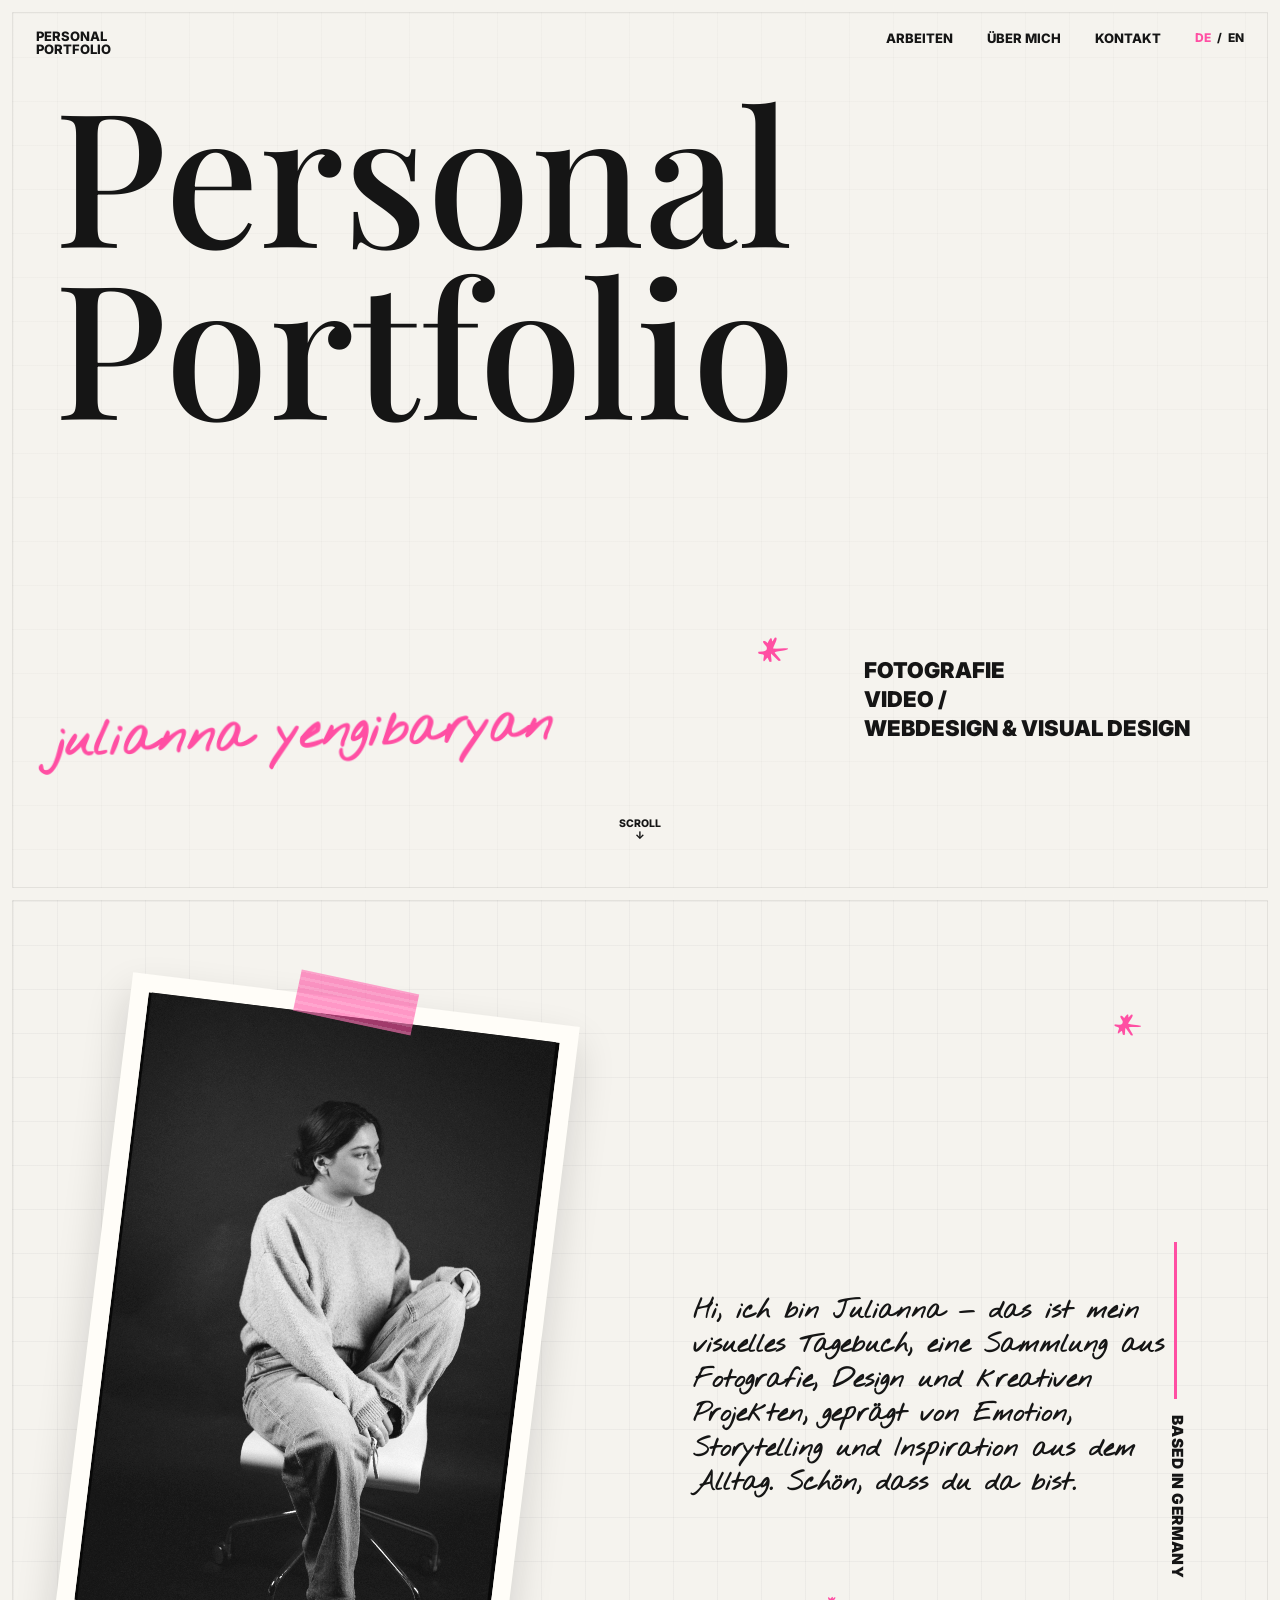
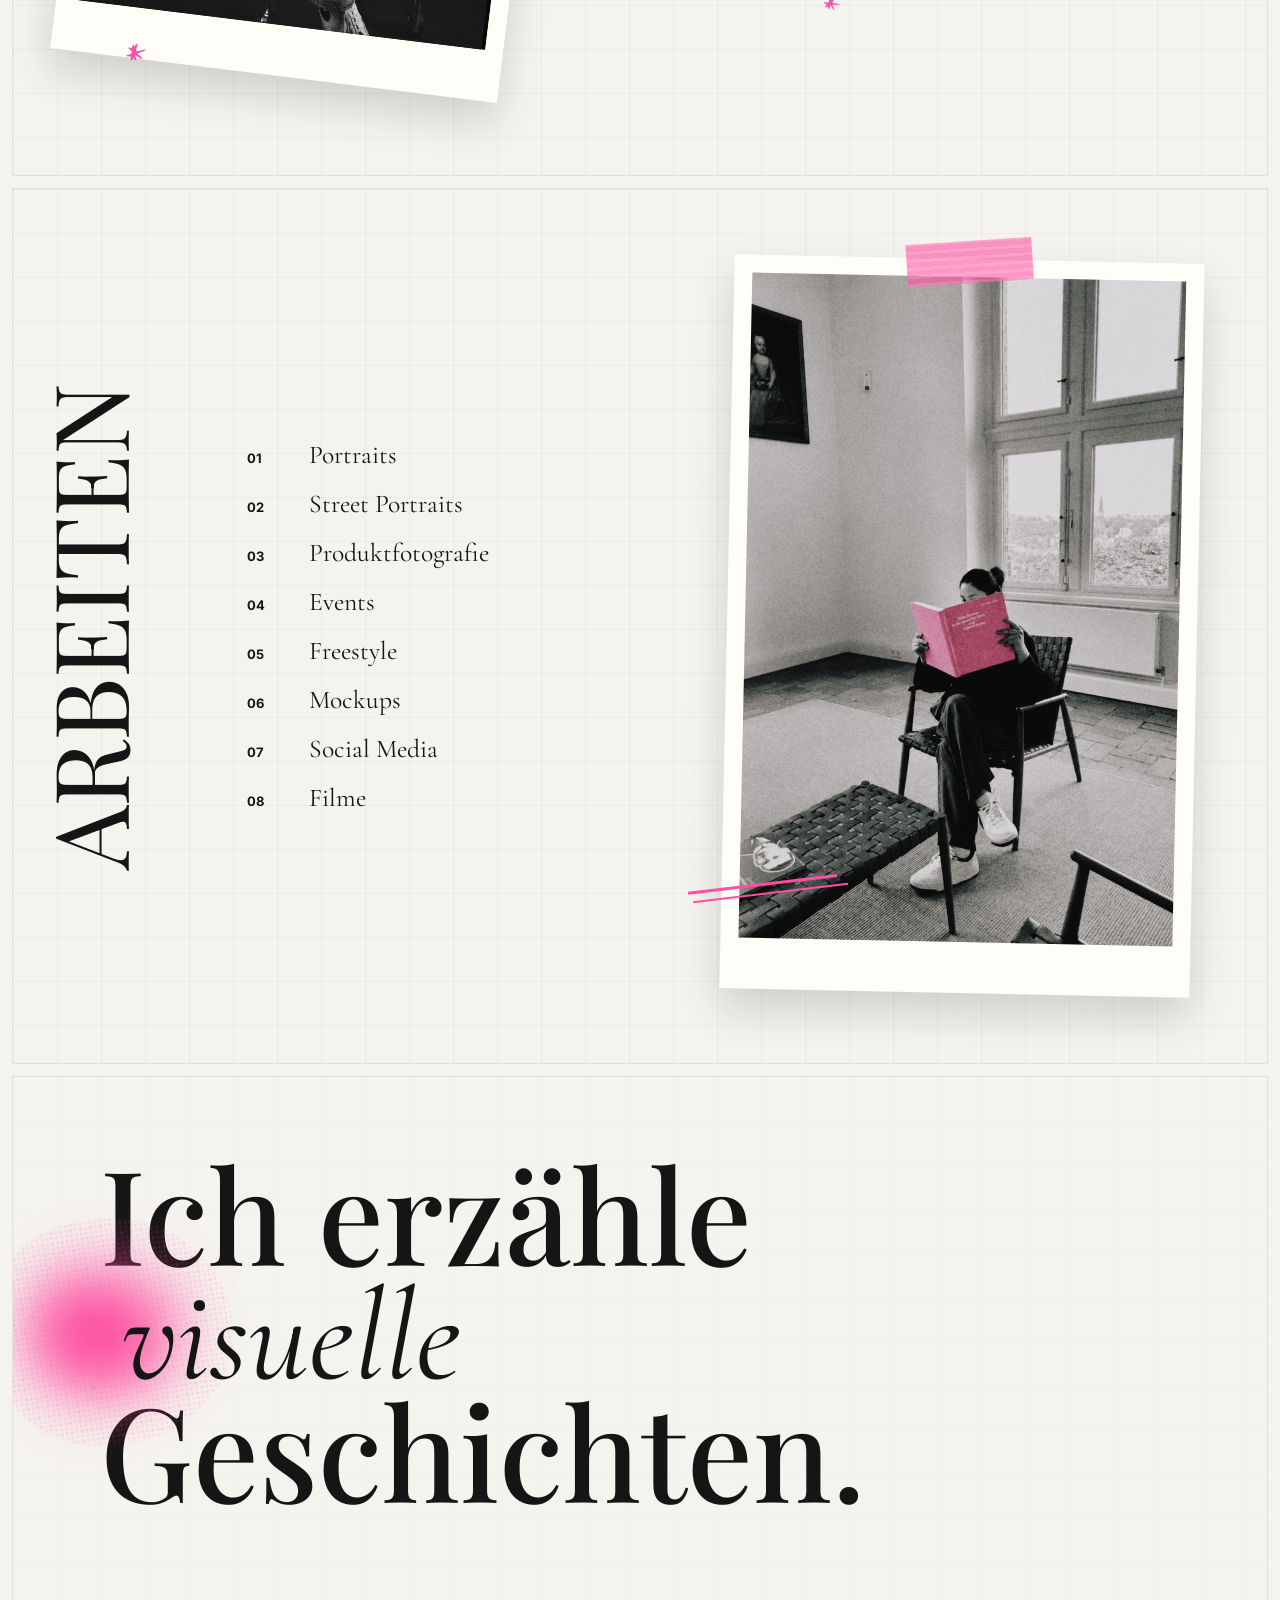
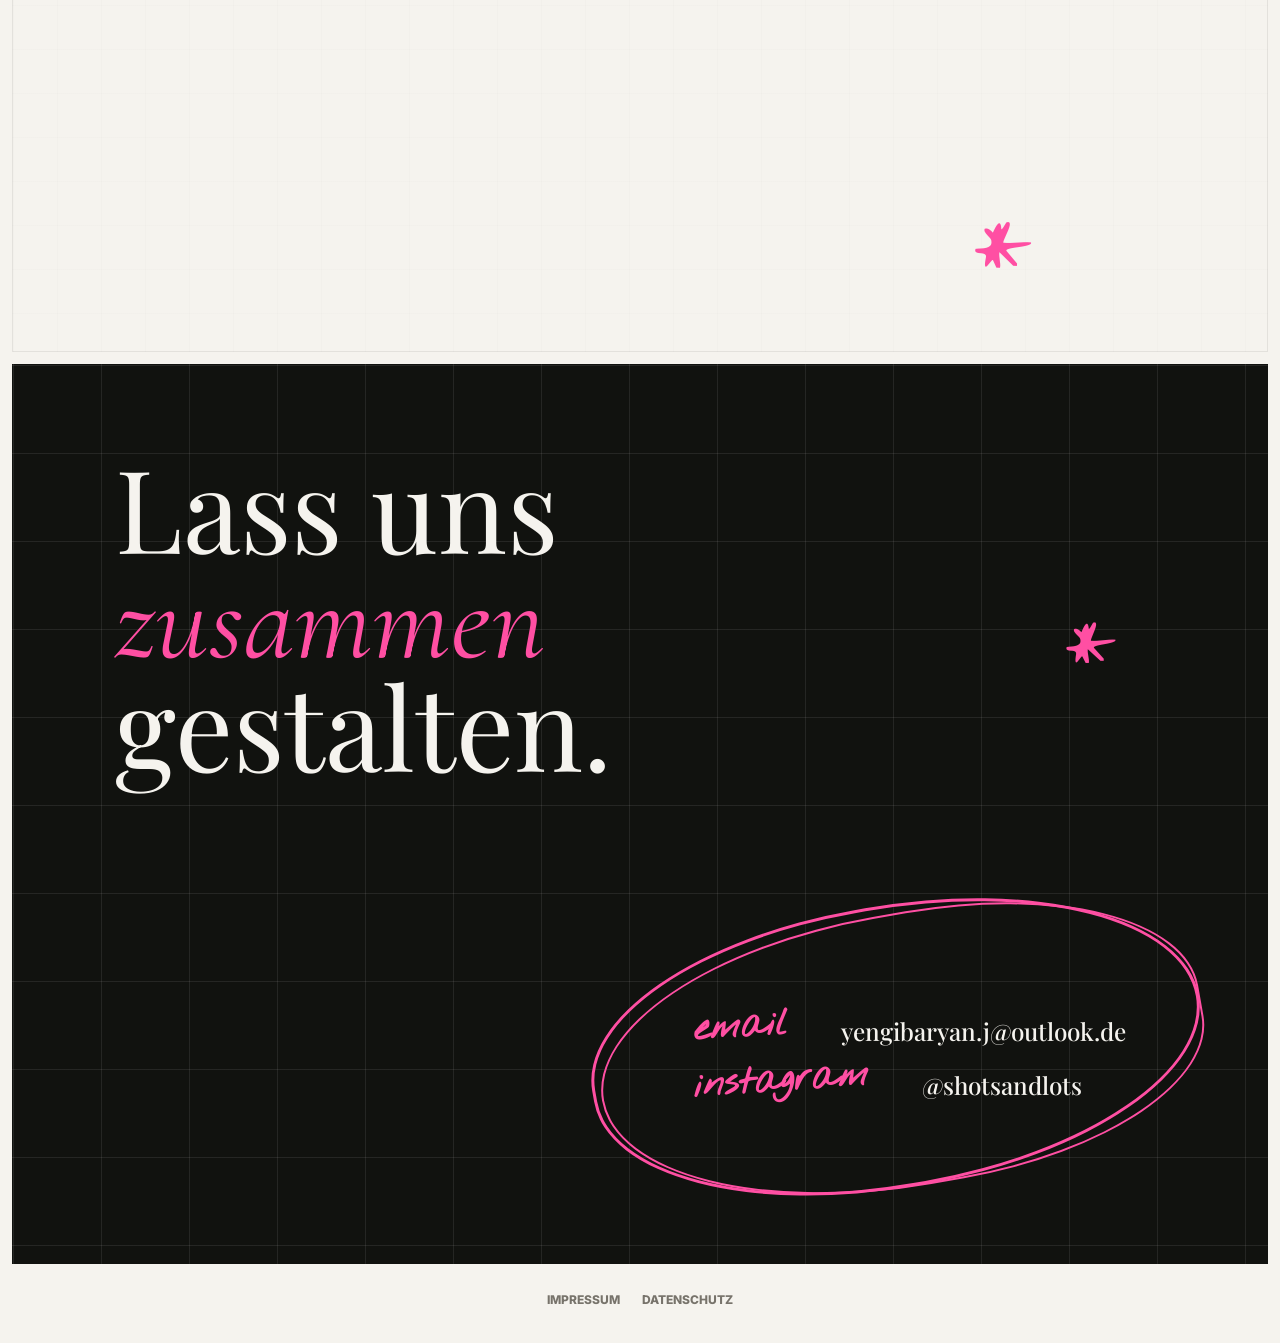
==== index.html @ 4562bd7f "update Fotos" ====
<!doctype html>
<html lang="de">
  <head>
    <meta charset="utf-8">
    <meta name="viewport" content="width=device-width, initial-scale=1">
    <title>Julianna Yengibaryan | Portfolio</title>
    <meta
      name="description"
      content="Creative Portfolio for Photography, Film, Web & Visual Design"
    >
    <link rel="stylesheet" href="styles.css?v=20260622c">
  </head>
  <body>
    <div class="grain" aria-hidden="true"></div>
    <header class="site-header">
      <a class="brand" href="index.html" aria-label="Zur Startseite">
        <span>Start</span>
      </a>
      <nav class="main-nav" aria-label="Hauptnavigation">
        <a href="#index" data-i18n="nav.index">Index</a>
        <a href="#about" data-i18n="nav.about">Über mich</a>
        <a href="#kontakt" data-i18n="nav.contact">Kontakt</a>
      </nav>
    </header>

    <main id="top" class="editorial-home">
      <section class="board board-hero" aria-labelledby="hero-title">
        <a class="home-start-logo" href="#top">Personal<br>Portfolio</a>
        <nav class="board-nav" aria-label="Sections">
          <a href="#index" data-i18n="nav.works">Arbeiten</a>
          <a href="#about" data-i18n="nav.about">Über mich</a>
          <a href="#kontakt" data-i18n="nav.contact">Kontakt</a>
          <span class="language-toggle" aria-label="Sprache wechseln">
            <button type="button" data-lang="de">DE</button>
            <span>/</span>
            <button type="button" data-lang="en">EN</button>
          </span>
        </nav>
        <button class="mobile-menu-toggle home-mobile-menu-toggle" type="button" aria-label="Menu" aria-expanded="false">
          <span></span>
          <span></span>
          <span></span>
        </button>
        <h1 id="hero-title">Personal<br>Portfolio</h1>
        <p class="hand-name" id="flying-name">julianna yengibaryan</p>
        <p class="hero-fields" data-i18n-html="hero.fields">Fotografie<br>Video /<br>Webdesign &amp; Visual Design</p>
        <span class="pink-star pink-star-hero">*</span>
        <span class="scroll-note">Scroll<br>↓</span>
      </section>

      <section class="board board-about" id="about" aria-label="About Julianna Yengibaryan">
        <figure class="about-photo">
          <span class="about-tape" aria-hidden="true"></span>
          <img src="material/Julianna/Julianna2_result.jpg" alt="Portrait von Julianna Yengibaryan">
        </figure>
        <div class="about-statement">
          <div class="about-name-slot" aria-hidden="true"></div>
          <p data-i18n="about.text">Hi, ich bin Julianna — das ist mein visuelles Tagebuch, eine Sammlung aus Fotografie, Design und kreativen Projekten, geprägt von Emotion, Storytelling und Inspiration aus dem Alltag. Schön, dass du da bist.</p>
        </div>
        <span class="pink-star about-star about-star-a">*</span>
        <span class="pink-star about-star about-star-b">*</span>
        <span class="pink-star about-star about-star-c">*</span>
        <span class="about-rule" aria-hidden="true"></span>
        <span class="about-place" data-i18n="about.place">Based in Germany</span>
      </section>

      <section class="board board-index" id="index" aria-labelledby="index-title">
        <h2 id="index-title" class="vertical-title" data-i18n="works.title">Arbeiten</h2>
        <nav class="editorial-index" aria-label="Portfolio index">
          <a href="portraits.html"><span>01</span>Portraits</a>
          <a href="street-portraits.html"><span>02</span>Street Portraits</a>
          <a href="produktfotografie.html"><span>03</span><em data-i18n="works.product">Produktfotografie</em></a>
          <a href="events.html"><span>04</span>Events</a>
          <a href="nature.html"><span>05</span>Freestyle</a>
          <a href="mockups.html"><span>06</span>Mockups</a>
          <a href="social-media.html"><span>07</span>Social Media</a>
          <a href="filme.html"><span>08</span>Filme</a>
        </nav>
        <figure class="index-photo">
          <span class="index-tape" aria-hidden="true"></span>
          <img src="material/Julianna/Materialcover_result.jpg" alt="Material preview">
          <span class="material-sketch material-sketch-line" aria-hidden="true"></span>
        </figure>
      </section>

      <section class="board board-ink" aria-label="I create visual stories">
        <h2 class="ink-hero-title" data-i18n-html="ink.title">Ich erzähle<br><span>visuelle</span><br>Geschichten.</h2>
        <span class="pink-star pink-star-hero">*</span>
      </section>

      <section class="board board-quote" id="kontakt" aria-label="Contact">
        <h2 data-i18n-html="contact.title">Lass uns<br><em>zusammen</em><br>gestalten.</h2>
        <span class="pink-star quote-star">*</span>
        <div class="contact-email-frame">
          <div class="contact-channel">
            <span data-i18n="contact.email">email</span>
            <a href="mailto:yengibaryan.j@outlook.de">yengibaryan.j@outlook.de</a>
          </div>
          <div class="contact-channel">
            <span data-i18n="contact.instagram">instagram</span>
            <a href="https://www.instagram.com/shotsandlots?utm_source=qr" target="_blank" rel="noopener noreferrer">@shotsandlots</a>
          </div>
        </div>
        <span class="pink-circle quote-circle contact-email-circle" aria-hidden="true"></span>
      </section>

    </main>

    <footer class="legal-footer home-legal-footer">
      <a href="impressum.html">Impressum</a>
      <a href="datenschutz.html">Datenschutz</a>
    </footer>

    <script>
      const homeI18n = {
        de: {
          nav: { index: "Index", works: "Arbeiten", about: "Über mich", contact: "Kontakt" },
          hero: { fields: "Fotografie<br>Video /<br>Webdesign &amp; Visual Design" },
          about: {
            text: "Hi, ich bin Julianna — das ist mein visuelles Tagebuch, eine Sammlung aus Fotografie, Design und kreativen Projekten, geprägt von Emotion, Storytelling und Inspiration aus dem Alltag. Schön, dass du da bist.",
            place: "Based in Germany"
          },
          works: { title: "Arbeiten", product: "Produktfotografie" },
          ink: { title: "Ich erzähle<br><span>visuelle</span><br>Geschichten." },
          contact: { title: "Lass uns<br><em>zusammen</em><br>gestalten.", email: "email", instagram: "instagram" }
        },
        en: {
          nav: { index: "Index", works: "Works", about: "About", contact: "Contact" },
          hero: { fields: "Photography<br>Video /<br>Web &amp; Visual Design" },
          about: {
            text: "Hi, I'm Julianna — this is my visual diary, a collection of photography, design and creative projects shaped by emotion, storytelling and everyday inspiration. Enjoy your visit.",
            place: "Based in Germany"
          },
          works: { title: "Works", product: "Product Photography" },
          ink: { title: "I create<br><span>visual</span><br>stories." },
          contact: { title: "Let's<br>create<br><em>together.</em>", email: "email", instagram: "instagram" }
        }
      };

      const getHomeLanguage = () => localStorage.getItem("portfolio-language") === "en" ? "en" : "de";
      const applyHomeLanguage = () => {
        const language = getHomeLanguage();
        document.documentElement.lang = language;
        document.body.dataset.language = language;

        document.querySelectorAll("[data-i18n]").forEach((item) => {
          const value = item.dataset.i18n.split(".").reduce((data, key) => data?.[key], homeI18n[language]);
          if (value) item.textContent = value;
        });

        document.querySelectorAll("[data-i18n-html]").forEach((item) => {
          const value = item.dataset.i18nHtml.split(".").reduce((data, key) => data?.[key], homeI18n[language]);
          if (value) item.innerHTML = value;
        });

        document.querySelectorAll(".language-toggle button").forEach((button) => {
          button.classList.toggle("active", button.dataset.lang === language);
        });
      };

      document.querySelectorAll(".language-toggle button").forEach((button) => {
        button.addEventListener("click", () => {
          localStorage.setItem("portfolio-language", button.dataset.lang);
          applyHomeLanguage();
        });
      });

      applyHomeLanguage();

      const fixedNav = document.querySelector(".board-hero .board-nav");
      const homeStartLogo = document.querySelector(".home-start-logo");
      const mobileMenuToggle = document.querySelector(".home-mobile-menu-toggle");
      const homeLanguageToggle = document.querySelector(".board-hero .language-toggle");
      const contactSection = document.querySelector("#kontakt");
      const aboutSection = document.querySelector("#about");
      const flyingName = document.querySelector("#flying-name");
      const aboutNameSlot = document.querySelector(".about-name-slot");
      const floatingNavItems = [fixedNav, homeStartLogo, mobileMenuToggle, homeLanguageToggle].filter(Boolean);

      if (mobileMenuToggle && fixedNav) {
        mobileMenuToggle.addEventListener("click", () => {
          const isOpen = fixedNav.classList.toggle("menu-open");
          mobileMenuToggle.classList.toggle("menu-open", isOpen);
          mobileMenuToggle.setAttribute("aria-expanded", String(isOpen));
        });

        fixedNav.querySelectorAll("a").forEach((link) => {
          link.addEventListener("click", () => {
            window.setTimeout(() => {
              fixedNav.classList.remove("menu-open");
              mobileMenuToggle.classList.remove("menu-open");
              mobileMenuToggle.setAttribute("aria-expanded", "false");
            }, 0);
          });
        });
      }

      if (fixedNav && contactSection) {
        const updateNavColor = () => {
          const rect = contactSection.getBoundingClientRect();
          const viewportMiddle = window.innerHeight * 0.35;
          const isDark = rect.top <= viewportMiddle && rect.bottom > 0;
          fixedNav.classList.toggle("on-dark", isDark);
          homeStartLogo?.classList.toggle("on-dark", isDark);
          mobileMenuToggle?.classList.toggle("on-dark", isDark);
          homeLanguageToggle?.classList.toggle("on-dark", isDark);
        };

        updateNavColor();
        window.addEventListener("scroll", updateNavColor, { passive: true });
        window.addEventListener("resize", updateNavColor);
      }

      if (floatingNavItems.length) {
        let lastScrollY = window.scrollY;
        let tickingNav = false;

        const updateNavVisibility = () => {
          const currentScrollY = window.scrollY;
          const isScrollingDown = currentScrollY > lastScrollY;
          const shouldHide = isScrollingDown && currentScrollY > 90;

          floatingNavItems.forEach((item) => {
            item.classList.toggle("nav-hidden", shouldHide);
          });

          lastScrollY = currentScrollY;
          tickingNav = false;
        };

        window.addEventListener("scroll", () => {
          if (tickingNav) return;
          tickingNav = true;
          requestAnimationFrame(updateNavVisibility);
        }, { passive: true });
      }

      if (flyingName && aboutNameSlot && aboutSection) {
        const mobileNameQuery = window.matchMedia("(max-width: 680px)");
        let start = null;
        let ticking = false;
        let resizeTimer = null;

        const measureNameFlight = () => {
          if (mobileNameQuery.matches) {
            document.body.classList.remove("name-flight-ready");
            return;
          }

          document.body.classList.remove("name-flight-ready");
          flyingName.style.removeProperty("--name-start-left");
          flyingName.style.removeProperty("--name-start-top");
          flyingName.style.removeProperty("--name-flight-x");
          flyingName.style.removeProperty("--name-flight-y");
          flyingName.style.removeProperty("--name-flight-rotate");
          flyingName.style.removeProperty("--name-flight-scale");

          const rect = flyingName.getBoundingClientRect();
          start = {
            left: rect.left,
            top: rect.top + window.scrollY
          };

          flyingName.style.setProperty("--name-start-left", `${start.left}px`);
          flyingName.style.setProperty("--name-start-top", `${start.top}px`);
          document.body.classList.add("name-flight-ready");
          updateNameFlight();
        };

        const updateNameFlight = () => {
          if (!start || mobileNameQuery.matches) return;
          const target = aboutNameSlot.getBoundingClientRect();
          const aboutTop = aboutSection.offsetTop;
          const aboutTravelStart = Math.max(1, aboutTop - window.innerHeight * 0.92);
          const aboutTravelEnd = Math.max(aboutTravelStart + 1, aboutTop - window.innerHeight * 0.2);
          const rawProgress = (window.scrollY - aboutTravelStart) / (aboutTravelEnd - aboutTravelStart);
          const progress = Math.min(1, Math.max(0, rawProgress));
          const eased = 1 - Math.pow(1 - progress, 3);

          const x = (target.left - start.left) * eased;
          const y = (target.top - start.top) * eased;
          const rotation = -2 - 1.5 * eased;
          const scale = 1 - 0.16 * eased;

          flyingName.style.setProperty("--name-flight-x", `${x}px`);
          flyingName.style.setProperty("--name-flight-y", `${y}px`);
          flyingName.style.setProperty("--name-flight-rotate", `${rotation}deg`);
          flyingName.style.setProperty("--name-flight-scale", scale);
        };

        const requestNameFlight = () => {
          if (ticking) return;
          ticking = true;
          requestAnimationFrame(() => {
            updateNameFlight();
            ticking = false;
          });
        };

        window.addEventListener("load", measureNameFlight);
        measureNameFlight();
        window.addEventListener("scroll", requestNameFlight, { passive: true });
        window.addEventListener("resize", () => {
          window.clearTimeout(resizeTimer);
          resizeTimer = window.setTimeout(measureNameFlight, 160);
        });
        mobileNameQuery.addEventListener("change", measureNameFlight);
      }
    </script>

  </body>
</html>
---- styles.css ----
@import url("https://fonts.googleapis.com/css2?family=Cormorant+Garamond:wght@400;500&family=Inter:wght@400;500;700&family=Nothing+You+Could+Do&family=Playfair+Display:wght@500;600&display=swap");

:root {
  --ink: #151515;
  --muted: #77736b;
  --paper: #f5f3ee;
  --paper-deep: #ebe9df;
  --grid: rgba(21, 21, 21, 0.055);
  --line: rgba(21, 21, 21, 0.18);
  --line-strong: rgba(21, 21, 21, 0.42);
  --pink: #ff4fa3;
  --pink-soft: rgba(255, 79, 163, 0.22);
  --hand: "Nothing You Could Do", "Marker Felt", "Bradley Hand", cursive;
}

/* Editorial board direction */
body:has(.editorial-home) {
  background: var(--paper);
}

body:has(.editorial-home)::after {
  display: none;
}

body:has(.editorial-home) .site-header,
body:has(.editorial-home) .grain {
  display: none;
}

.editorial-home .board:not(.board-hero) .board-logo,
.editorial-home .board:not(.board-hero) .board-nav {
  display: none;
}

.editorial-home {
  display: grid;
  gap: 12px;
  padding: 12px;
  background: var(--paper);
}

.board {
  position: relative;
  min-height: calc(100svh - 24px);
  overflow: hidden;
  border: 1px solid rgba(21, 21, 21, 0.08);
  background:
    linear-gradient(90deg, rgba(21, 21, 21, 0.035) 1px, transparent 1px) 0 0 / 44px 44px,
    linear-gradient(rgba(21, 21, 21, 0.035) 1px, transparent 1px) 0 0 / 44px 44px,
    var(--paper);
}

.board-logo {
  position: absolute;
  top: 30px;
  left: 34px;
  z-index: 5;
  font-family: "Cormorant Garamond", Georgia, serif;
  font-size: 34px;
  font-style: italic;
  font-weight: 500;
  line-height: 1;
}

.board-nav {
  position: absolute;
  top: 30px;
  right: 36px;
  z-index: 5;
  display: flex;
  gap: 34px;
  font-size: 13px;
  font-weight: 800;
  letter-spacing: 0;
  text-transform: uppercase;
}

.home-start-logo {
  position: fixed;
  top: 30px;
  left: 36px;
  z-index: 101;
  color: var(--ink);
  font-family: Inter, Helvetica, Arial, sans-serif;
  font-size: 13px;
  font-weight: 800;
  letter-spacing: 0;
  line-height: 1;
  text-transform: uppercase;
}

.home-start-logo,
.board-hero .board-nav,
.mobile-menu-toggle,
.collection-page .site-header {
  transition: opacity 220ms ease, transform 220ms ease;
}

.home-start-logo.nav-hidden,
.board-hero .board-nav.nav-hidden,
.mobile-menu-toggle.nav-hidden {
  opacity: 0;
  pointer-events: none;
  transform: translateY(-18px);
}

.mobile-menu-toggle {
  display: none;
}

.board-hero {
  min-height: calc(100svh - 24px);
  color: var(--ink);
  background:
    linear-gradient(90deg, rgba(21, 21, 21, 0.012) 1px, transparent 1px) 0 0 / 44px 44px,
    linear-gradient(rgba(21, 21, 21, 0.012) 1px, transparent 1px) 0 0 / 44px 44px,
    var(--paper);
}

.board-hero .board-nav,
.board-hero .hand-name,
.board-hero .scroll-note {
  display: none;
}

.board-hero h1 {
  position: absolute;
  left: clamp(48px, 6.8vw, 110px);
  top: clamp(60px, 8.8vh, 94px);
  margin: 0;
  color: var(--ink);
  font-family: "Playfair Display", Georgia, serif;
  font-size: clamp(132px, 16.8vw, 320px);
  font-weight: 500;
  line-height: 0.76;
  letter-spacing: 0;
}

.ink-hero-title span {
  position: relative;
  z-index: 1;
  display: inline-block;
  font-family: "Cormorant Garamond", Georgia, serif;
  font-style: italic;
  font-weight: 400;
  transform: translateX(clamp(10px, 1.6vw, 28px));
}

.ink-hero-title span::before {
  content: "";
  position: absolute;
  z-index: -1;
  left: -0.78em;
  top: -0.26em;
  width: 1.38em;
  height: 1.28em;
  border-radius: 48% 52% 56% 44% / 52% 43% 57% 48%;
  background:
    radial-gradient(ellipse at 45% 52%, rgba(255, 58, 150, 0.9) 0 16%, rgba(255, 62, 153, 0.72) 30%, rgba(255, 72, 160, 0.42) 48%, rgba(255, 79, 163, 0.16) 64%, transparent 84%),
    radial-gradient(circle at 28% 40%, rgba(255, 79, 163, 0.5), transparent 48%),
    radial-gradient(circle at 68% 63%, rgba(255, 79, 163, 0.22), transparent 46%);
  filter: blur(24px);
  transform: rotate(-9deg);
}

.ink-hero-title span::after {
  content: "";
  position: absolute;
  z-index: -1;
  left: -1em;
  top: -0.48em;
  width: 1.86em;
  height: 1.74em;
  border-radius: 46% 54% 51% 49%;
  background:
    radial-gradient(circle at 19% 38%, rgba(255, 79, 163, 0.28) 0 1px, transparent 1.7px),
    radial-gradient(circle at 29% 18%, rgba(255, 79, 163, 0.22) 0 1px, transparent 1.8px),
    radial-gradient(circle at 39% 73%, rgba(255, 79, 163, 0.3) 0 1.2px, transparent 2px),
    radial-gradient(circle at 55% 17%, rgba(255, 79, 163, 0.2) 0 1px, transparent 1.7px),
    radial-gradient(circle at 71% 44%, rgba(255, 79, 163, 0.18) 0 1px, transparent 1.9px),
    radial-gradient(circle at 13% 68%, rgba(255, 79, 163, 0.18) 0 1.1px, transparent 2px),
    radial-gradient(circle, rgba(255, 79, 163, 0.18) 0 0.8px, transparent 1.7px) 0 0 / 5px 5px,
    radial-gradient(circle, rgba(255, 79, 163, 0.1) 0 1px, transparent 2.2px) 2px 3px / 10px 10px,
    radial-gradient(ellipse at 42% 48%, rgba(255, 79, 163, 0.12), transparent 72%);
  opacity: 0.78;
  filter: blur(0.25px);
  transform: rotate(-9deg);
}

.board-ink .hero-rule {
  right: clamp(70px, 9vw, 140px);
  top: 23%;
  height: 33%;
}

.board-ink .hero-place {
  right: calc(clamp(70px, 9vw, 140px) - 0.58em);
  top: calc(23% + 33% + 60px);
}

.hand-name {
  position: absolute;
  left: clamp(58px, 8.2vw, 156px);
  bottom: clamp(50px, 8vh, 86px);
  padding-left: 0.22em;
  color: var(--pink);
  font-family: var(--hand);
  font-size: clamp(38px, 4vw, 72px);
  font-weight: 700;
  transform: rotate(-2deg);
}

.hero-fields {
  position: absolute;
  right: clamp(112px, 13vw, 210px);
  top: clamp(66px, 8.8vh, 102px);
  margin: 0;
  color: var(--ink);
  font-size: clamp(22px, 2vw, 34px);
  font-weight: 900;
  line-height: 1.52;
  text-transform: uppercase;
}

.hero-rule {
  position: absolute;
  right: clamp(100px, 11.8vw, 190px);
  top: 22.5%;
  width: 1px;
  height: 33%;
  background: rgba(21, 21, 21, 0.2);
}

.hero-place {
  position: absolute;
  right: calc(clamp(100px, 11.8vw, 190px) - 0.58em);
  top: calc(22.5% + 33% + 64px);
  color: var(--ink);
  font-size: clamp(14px, 1.2vw, 22px);
  font-weight: 900;
  letter-spacing: 0.03em;
  line-height: 1;
  text-transform: uppercase;
  writing-mode: vertical-rl;
}

.scroll-note {
  position: absolute;
  left: 50%;
  right: auto;
  bottom: clamp(34px, 5vh, 58px);
  font-size: clamp(9px, 0.82vw, 13px);
  font-weight: 800;
  line-height: 1.15;
  text-align: center;
  text-transform: uppercase;
  transform: translateX(-50%);
}

.pink-line,
.pink-circle {
  position: absolute;
  pointer-events: none;
}

.pink-line {
  width: 230px;
  height: 0;
  border-top: 3px solid var(--pink);
  transform: rotate(-18deg);
}

.pink-line::after {
  content: "";
  position: absolute;
  left: 0;
  right: 0;
  top: 6px;
  border-top: 2px solid var(--pink);
}

.pink-circle {
  width: 160px;
  height: 118px;
  border: 3px solid var(--pink);
  border-radius: 48% 52% 50% 50%;
  transform: rotate(-10deg);
}

.pink-circle::after {
  content: "";
  position: absolute;
  inset: 7px -4px -4px 5px;
  border: 2px solid var(--pink);
  border-radius: 52% 48% 46% 54%;
}

.pink-line-hero {
  right: clamp(42px, 10vw, 180px);
  bottom: clamp(70px, 12vh, 132px);
  width: 160px;
  transform: rotate(-34deg);
}

.pink-circle-hero {
  right: clamp(62px, 12vw, 220px);
  bottom: clamp(110px, 18vh, 190px);
  width: 96px;
  height: 76px;
}

.pink-star {
  position: absolute;
  color: var(--pink);
  font-family: var(--hand);
  font-size: 56px;
  line-height: 1;
}

.pink-star-hero {
  right: clamp(172px, 18.2vw, 292px);
  bottom: clamp(38px, 6.2vh, 72px);
  font-size: clamp(104px, 8.5vw, 152px);
  font-weight: 400;
  transform: rotate(2deg);
}

.board-hero {
  color: var(--ink);
  background:
    linear-gradient(90deg, rgba(21, 21, 21, 0.018) 1px, transparent 1px) 0 0 / 44px 44px,
    linear-gradient(rgba(21, 21, 21, 0.018) 1px, transparent 1px) 0 0 / 44px 44px,
    var(--paper);
}

.board-hero .board-nav {
  display: flex;
  position: fixed;
  top: 30px;
  right: 36px;
  z-index: 100;
  color: var(--ink);
  background: transparent;
}

.board-hero .board-nav.on-dark,
.home-start-logo.on-dark {
  color: var(--paper);
}

.board-hero .board-nav.on-dark .language-toggle {
  color: var(--paper);
}

.board-hero .hand-name,
.board-hero .scroll-note {
  display: block;
}

.board-hero h1 {
  left: clamp(30px, 3.2vw, 58px);
  top: clamp(62px, 8vh, 104px);
  font-size: clamp(104px, 14.6vw, 278px);
  line-height: 0.92;
}

.board-hero .hand-name {
  left: clamp(30px, 3.4vw, 60px);
  bottom: clamp(34px, 5.5vh, 62px);
}

body.name-flight-ready .board-hero .hand-name {
  position: fixed;
  left: calc(var(--name-start-left) - 0.22em);
  top: var(--name-start-top);
  max-width: min(760px, calc(100vw - 36px));
  bottom: auto;
  z-index: 90;
  pointer-events: none;
  transform:
    translate3d(var(--name-flight-x, 0), var(--name-flight-y, 0), 0)
    rotate(var(--name-flight-rotate, -2deg))
    scale(var(--name-flight-scale, 1));
  transform-origin: left center;
  transition: none;
  will-change: transform;
}

.board-hero .hero-fields {
  right: clamp(56px, 6vw, 92px);
  top: auto;
  bottom: clamp(122px, 16vh, 174px);
  font-size: clamp(18px, 1.7vw, 28px);
  line-height: 1.34;
}

.board-hero .pink-circle-hero {
  right: clamp(56px, 7vw, 112px);
  top: 24%;
  width: clamp(120px, 11vw, 185px);
  height: clamp(96px, 8.6vw, 145px);
}

.board-hero .pink-star-hero {
  right: 38%;
  bottom: 24%;
  font-size: 58px;
}

.board-ink {
  color: var(--ink);
  background:
    linear-gradient(90deg, rgba(21, 21, 21, 0.012) 1px, transparent 1px) 0 0 / 44px 44px,
    linear-gradient(rgba(21, 21, 21, 0.012) 1px, transparent 1px) 0 0 / 44px 44px,
    var(--paper);
}

.board-ink .ink-hero-title {
  position: absolute;
  left: clamp(48px, 6.8vw, 110px);
  top: clamp(60px, 8.8vh, 94px);
  margin: 0;
  color: var(--ink);
  font-family: "Playfair Display", Georgia, serif;
  font-size: clamp(132px, 16.8vw, 320px);
  font-weight: 500;
  line-height: 0.76;
}

body[data-language="de"] .board-ink .ink-hero-title {
  font-size: clamp(78px, 10.2vw, 184px);
  line-height: 0.86;
}

.board-ink .hero-fields {
  right: clamp(112px, 13vw, 210px);
  top: clamp(66px, 8.8vh, 102px);
  bottom: auto;
  font-size: clamp(22px, 2vw, 34px);
  line-height: 1.52;
}

.board-ink .pink-star-hero {
  right: clamp(172px, 18.2vw, 292px);
  bottom: clamp(38px, 6.2vh, 72px);
  font-size: clamp(104px, 8.5vw, 152px);
}

.board-index {
  display: grid;
  grid-template-columns: 170px minmax(280px, 0.9fr) minmax(320px, 0.95fr);
  gap: 34px;
  align-items: center;
  padding: 70px 70px 70px 30px;
}

.vertical-title {
  margin: 0;
  color: var(--ink);
  writing-mode: vertical-rl;
  transform: rotate(180deg);
  font-family: "Playfair Display", Georgia, serif;
  font-size: clamp(58px, 8vw, 136px);
  line-height: 0.86;
  text-transform: uppercase;
}

.editorial-index {
  display: grid;
  gap: 18px;
  font-family: "Cormorant Garamond", Georgia, serif;
  font-size: clamp(24px, 2vw, 37px);
}

.editorial-index a {
  position: relative;
  z-index: 0;
  display: grid;
  grid-template-columns: 44px 1fr;
  gap: 18px;
  align-items: baseline;
  width: fit-content;
  color: var(--ink);
  transition: color 180ms ease;
}

.editorial-index span {
  font-family: Inter, Helvetica, Arial, sans-serif;
  font-size: 13px;
  font-weight: 700;
}

.editorial-index em {
  font: inherit;
}

.editorial-index a:hover {
  color: var(--ink);
}

.editorial-index a::after {
  content: none;
  position: absolute;
  left: 46px;
  top: 50%;
  z-index: -1;
  width: calc(100% - 22px);
  min-width: 220px;
  height: 1.95em;
  border: 3px solid var(--pink);
  border-radius: 48% 52% 51% 49%;
  opacity: 0;
  transform: translateY(-47%) rotate(-3deg) scale(0.9);
  transition: opacity 180ms ease, transform 180ms ease;
}

.editorial-index a:hover::after {
  opacity: 0;
}

.editorial-index a::before {
  content: "";
  position: absolute;
  left: 38px;
  top: 50%;
  z-index: -1;
  width: calc(100% - 2px);
  min-width: 238px;
  height: 1.7em;
  border: 2px solid var(--pink);
  border-radius: 53% 47% 45% 55%;
  opacity: 0;
  transform: translateY(-43%) rotate(2deg) scale(0.92);
  transition: opacity 180ms ease, transform 180ms ease;
}

.editorial-index a:hover::before {
  opacity: 0.85;
  transform: translateY(-43%) rotate(2deg) scale(1);
}

.index-photo {
  position: relative;
  margin: 0;
  align-self: stretch;
  padding: clamp(12px, 1.4vw, 22px) clamp(12px, 1.4vw, 22px) clamp(42px, 4vw, 68px);
  background: #fffdf8;
  box-shadow: 0 20px 42px rgba(21, 21, 21, 0.16);
  transform: rotate(1.2deg);
}

.index-tape {
  position: absolute;
  left: 50%;
  top: -18px;
  z-index: 4;
  width: 126px;
  height: 42px;
  background:
    repeating-linear-gradient(0deg, rgba(255, 255, 255, 0.14) 0 3px, transparent 3px 8px),
    rgba(255, 79, 163, 0.58);
  transform: translateX(-50%) rotate(-5deg);
}

.index-photo img {
  height: 100%;
  min-height: 520px;
  object-fit: cover;
  filter: none !important;
  mix-blend-mode: normal;
  background: #111;
}

.material-sketch {
  position: absolute;
  pointer-events: none;
  color: var(--pink);
}

.material-sketch-circle {
  right: -22px;
  top: 12%;
  width: 150px;
  height: 112px;
  border: 3px solid var(--pink);
  border-radius: 48% 52% 46% 54%;
  transform: rotate(-12deg);
}

.material-sketch-circle::after {
  content: "";
  position: absolute;
  inset: 7px -4px -5px 6px;
  border: 2px solid var(--pink);
  border-radius: 53% 47% 52% 48%;
  transform: rotate(8deg);
}

.material-sketch-line {
  left: -34px;
  bottom: 14%;
  width: 150px;
  border-top: 3px solid var(--pink);
  transform: rotate(-8deg);
}

.material-sketch-line::after {
  content: "";
  position: absolute;
  left: 4px;
  right: -10px;
  top: 7px;
  border-top: 2px solid var(--pink);
}

.material-sketch-note {
  right: -48px;
  bottom: 18%;
  font-family: var(--hand);
  font-size: 28px;
  font-weight: 700;
  line-height: 0.95;
  transform: rotate(-8deg);
}

.pink-circle-index {
  top: 42px;
  left: 42%;
  width: 115px;
  height: 95px;
}

.pink-star-index {
  right: 34px;
  bottom: 46px;
}

.page-count {
  position: absolute;
  right: 92px;
  bottom: 38px;
  margin: 0;
  font-size: 24px;
  font-weight: 700;
}

.page-count::first-letter {
  color: var(--pink);
}

.board-about {
  display: grid;
  grid-template-columns: minmax(280px, 0.82fr) minmax(340px, 1fr);
  gap: clamp(56px, 8vw, 120px);
  align-items: center;
  padding: 78px clamp(42px, 6vw, 92px);
}

.hand-label,
.hand-note {
  color: var(--pink);
  font-family: var(--hand);
  font-weight: 700;
}

.hand-label {
  position: absolute;
  top: 92px;
  left: 64px;
  font-size: 23px;
}

.about-statement h2 {
  margin: 0 0 38px;
  font-family: "Playfair Display", Georgia, serif;
  font-size: clamp(74px, 8.4vw, 150px);
  line-height: 0.96;
}

.about-name-slot {
  width: min(560px, 100%);
  height: clamp(54px, 6vw, 112px);
  margin: 0 0 42px clamp(28px, 4vw, 76px);
}

.about-statement h2 span {
  position: relative;
  display: inline-block;
}

.about-statement h2 span::after {
  content: "";
  position: absolute;
  inset: -0.08em -0.16em 0;
  border: 3px solid var(--pink);
  border-radius: 52% 48% 46% 54%;
  transform: rotate(-4deg);
}

.about-statement ul {
  display: grid;
  gap: 7px;
  margin: 0 0 0;
  padding: 0;
  list-style: none;
  font-size: 11px;
  font-weight: 800;
  text-transform: uppercase;
}

.about-statement p {
  max-width: 520px;
  margin: 38px 0 0;
  color: var(--ink);
  font-family: var(--hand);
  font-size: clamp(24px, 2vw, 36px);
  font-weight: 700;
  line-height: 1.35;
}

.board-about .about-statement > p {
  color: var(--ink) !important;
  font-family: var(--hand) !important;
  font-size: clamp(24px, 2vw, 36px) !important;
  font-weight: 700;
  line-height: 1.35;
  margin-top: 38px;
  margin-left: clamp(28px, 4vw, 76px);
}

.about-photo {
  position: relative;
  margin: 0;
  padding: clamp(12px, 1.4vw, 22px) clamp(12px, 1.4vw, 22px) clamp(42px, 4vw, 68px);
  transform: rotate(7deg);
  background: #fffdf8;
  box-shadow: 0 20px 42px rgba(21, 21, 21, 0.16);
}

.about-photo img {
  height: min(68vh, 650px);
  object-fit: contain;
  filter: grayscale(1) contrast(1.08);
  background: #111;
}

.about-tape {
  position: absolute;
  left: 50%;
  top: -18px;
  z-index: 4;
  width: 120px;
  height: 42px;
  background:
    repeating-linear-gradient(0deg, rgba(255, 255, 255, 0.14) 0 3px, transparent 3px 8px),
    rgba(255, 79, 163, 0.58);
  transform: translateX(-50%) rotate(5deg);
}

.about-script {
  color: var(--pink);
  font-family: var(--hand);
  font-size: 20px;
  font-weight: 700;
  transform: rotate(-2deg);
}

.about-arrow {
  right: 8%;
  bottom: 13%;
  width: 175px;
  transform: rotate(-4deg);
}

.about-star {
  z-index: 3;
  font-size: clamp(42px, 4vw, 76px);
  font-weight: 400;
}

.about-star-a {
  right: 10%;
  top: 11%;
  transform: rotate(12deg);
}

.about-star-b {
  left: 9%;
  bottom: 12%;
  font-size: clamp(30px, 3vw, 54px);
  transform: rotate(-8deg);
}

.about-star-c {
  right: 34%;
  bottom: 18%;
  font-size: clamp(26px, 2.4vw, 44px);
  transform: rotate(18deg);
}

.about-rule {
  position: absolute;
  right: clamp(58px, 7vw, 124px);
  top: 39%;
  width: 3px;
  height: 18%;
  background: var(--pink);
}

.about-place {
  position: absolute;
  right: calc(clamp(58px, 7vw, 124px) - 0.48em);
  top: calc(39% + 18% + 16px);
  color: var(--ink);
  font-size: clamp(14px, 1.2vw, 22px);
  font-weight: 900;
  letter-spacing: 0.03em;
  line-height: 1;
  text-transform: uppercase;
  writing-mode: vertical-rl;
}

.hand-note {
  align-self: center;
  font-size: 23px;
  line-height: 1.65;
}

.pink-star-about {
  right: 88px;
  top: 31%;
}

.board-project {
  display: grid;
  grid-template-columns: 180px minmax(230px, 0.7fr) minmax(320px, 1fr);
  gap: 38px;
  align-items: center;
  padding: 72px 64px;
}

.side-cats {
  display: grid;
  gap: 13px;
  align-self: start;
  margin-top: 90px;
  font-size: 12px;
  font-weight: 800;
  text-transform: uppercase;
}

.side-cats a.active,
.side-cats a:hover {
  color: var(--pink);
  text-decoration: underline;
  text-underline-offset: 6px;
}

.project-no {
  margin: 0;
  font-size: clamp(110px, 10vw, 190px);
  line-height: 0.8;
}

.board-project h2 {
  margin: 0;
  color: var(--pink);
  font-family: "Playfair Display", Georgia, serif;
  font-size: clamp(46px, 6vw, 106px);
  letter-spacing: 0.18em;
  text-transform: uppercase;
}

.view-project {
  align-self: end;
  font-size: 12px;
  font-weight: 800;
  text-transform: uppercase;
}

.project-photo {
  grid-column: 3;
  grid-row: 1 / span 3;
  margin: 0;
}

.project-photo img {
  height: min(65vh, 640px);
  object-fit: cover;
  filter: grayscale(1) contrast(1.06);
}

.pink-circle-project {
  right: 18%;
  bottom: 13%;
  width: 190px;
  height: 112px;
}

.pink-line-project {
  right: 8%;
  bottom: 9%;
  width: 180px;
  transform: rotate(6deg);
}

.board-quote {
  min-height: 100svh;
  color: var(--paper);
  background:
    linear-gradient(90deg, rgba(245, 243, 238, 0.09) 1px, transparent 1px) 0 0 / 88px 88px,
    linear-gradient(rgba(245, 243, 238, 0.09) 1px, transparent 1px) 0 0 / 88px 88px,
    #11120f;
}

.board-quote h2 {
  position: absolute;
  left: clamp(58px, 8vw, 128px);
  top: clamp(54px, 7vw, 100px);
  margin: 0;
  font-family: "Playfair Display", Georgia, serif;
  font-size: clamp(78px, 9vw, 174px);
  line-height: 0.9;
}

.board-quote em {
  color: var(--pink);
  font-family: "Cormorant Garamond", Georgia, serif;
  font-style: italic;
}

.quote-star {
  right: 12%;
  top: 25%;
  color: var(--pink);
  font-size: 96px;
}

.quote-circle {
  right: clamp(24px, 5vw, 90px);
  bottom: clamp(36px, 6vw, 92px);
  width: clamp(520px, 48vw, 800px);
  height: clamp(240px, 22vw, 380px);
  border-color: var(--pink);
}

.quote-circle::after {
  border-color: var(--pink);
}

.quote-link {
  position: absolute;
  right: 120px;
  bottom: 70px;
  font-size: 12px;
  font-weight: 800;
  text-transform: uppercase;
}

.contact-board {
  position: absolute;
  left: clamp(58px, 8vw, 128px);
  bottom: clamp(64px, 8vw, 118px);
  display: grid;
  gap: 14px;
  color: var(--paper);
  font-size: clamp(18px, 2vw, 34px);
  font-weight: 500;
}

.contact-email-frame {
  position: absolute;
  right: clamp(92px, 11vw, 184px);
  bottom: clamp(112px, 13vw, 196px);
  z-index: 2;
  display: grid;
  gap: clamp(16px, 1.8vw, 28px);
  color: var(--paper);
  font-size: clamp(18px, 1.8vw, 30px);
  font-weight: 500;
}

.contact-channel {
  display: grid;
  grid-template-columns: auto minmax(0, 1fr);
  align-items: end;
  column-gap: clamp(34px, 4.2vw, 78px);
}

.contact-email-frame span {
  color: var(--pink);
  font-family: var(--hand);
  font-size: clamp(28px, 3vw, 52px);
  font-weight: 700;
  line-height: 0.8;
  transform: rotate(-4deg);
}

.contact-email-frame a {
  color: var(--paper);
  font-family: "Playfair Display", Georgia, serif;
  font-size: clamp(18px, 1.9vw, 34px);
  line-height: 0.95;
  border-bottom: 0;
}

.contact-email-frame a:hover {
  color: var(--pink);
}

.contact-board a {
  width: fit-content;
  border-bottom: 1px solid rgba(245, 243, 238, 0.55);
}

.contact-board a:hover {
  color: var(--pink);
  border-color: var(--pink);
}

.legal-footer {
  position: relative;
  z-index: 5;
  display: flex;
  justify-content: center;
  gap: 22px;
  padding: 28px 18px 36px;
  color: var(--muted);
  font-size: 12px;
  font-weight: 800;
  text-transform: uppercase;
}

.legal-footer a:hover {
  color: var(--pink);
}

.home-legal-footer {
  margin-top: -12px;
}

.legal-page {
  min-height: 100vh;
}

.legal-content {
  width: min(860px, calc(100vw - 36px));
  margin: 0 auto;
  padding: clamp(120px, 13vw, 190px) 0 clamp(52px, 7vw, 96px);
}

.legal-content h1 {
  margin: 0 0 clamp(38px, 5vw, 68px);
  font-family: "Playfair Display", Georgia, serif;
  font-size: clamp(54px, 8vw, 118px);
  font-weight: 500;
  line-height: 0.92;
}

.legal-content section {
  display: grid;
  gap: 12px;
  padding: 26px 0;
  border-top: 1px solid var(--line);
}

.legal-content h2 {
  margin: 0;
  font-family: "Playfair Display", Georgia, serif;
  font-size: clamp(26px, 3vw, 44px);
  font-weight: 500;
}

.legal-content p {
  max-width: 680px;
  margin: 0;
  color: var(--ink);
  font-size: 16px;
  line-height: 1.7;
}

.legal-content a {
  color: var(--pink);
  border-bottom: 0;
}

.legal-note {
  color: var(--muted) !important;
}

.board-work {
  display: grid;
  grid-template-rows: auto 1fr;
  gap: 36px;
  padding: 62px 52px;
}

.work-tabs {
  display: flex;
  justify-content: flex-end;
  gap: clamp(16px, 3vw, 54px);
  font-size: 12px;
  font-weight: 800;
  text-transform: uppercase;
}

.work-tabs a.active,
.work-tabs a:hover {
  border-bottom: 2px solid var(--pink);
}

.work-grid-editorial {
  display: grid;
  grid-template-columns: 0.78fr 1fr 1fr 1fr;
  grid-auto-rows: minmax(170px, 1fr);
  gap: 22px;
  align-items: stretch;
}

.work-grid-editorial img {
  height: 100%;
  min-height: 220px;
  object-fit: cover;
  filter: grayscale(0.55) contrast(1.02);
}

.work-grid-editorial img:nth-child(1) {
  grid-row: span 2;
}

.work-grid-editorial img:nth-child(3) {
  grid-column: span 2;
}

.work-view {
  position: absolute;
  right: 92px;
  bottom: 86px;
  display: grid;
  place-items: center;
  width: 138px;
  height: 106px;
  color: var(--pink);
  font-family: var(--hand);
  font-size: 22px;
  font-weight: 700;
  text-align: center;
  border: 3px solid var(--pink);
  border-radius: 50%;
  transform: rotate(-8deg);
}

.board-street {
  display: grid;
  grid-template-columns: minmax(320px, 0.78fr) minmax(320px, 1.12fr);
  padding: 0;
}

.street-photo {
  height: 100%;
  min-height: calc(100svh - 24px);
  margin: 0;
  border-right: 1px solid var(--line);
  background: #090909;
}

.street-photo img {
  height: 100%;
  object-fit: cover;
  filter: grayscale(1) contrast(1.05);
}

.street-copy {
  position: relative;
  align-self: center;
  padding-left: clamp(70px, 10vw, 170px);
}

.street-copy p {
  margin: 0 0 24px;
  font-size: 24px;
}

.street-copy h2 {
  margin: 0;
  font-family: "Playfair Display", Georgia, serif;
  font-size: clamp(58px, 7vw, 132px);
  font-weight: 500;
  line-height: 0.92;
}

.street-copy a {
  position: absolute;
  left: clamp(70px, 10vw, 170px);
  bottom: -180px;
  font-size: 12px;
  font-weight: 800;
  text-transform: uppercase;
}

.street-copy small {
  position: absolute;
  left: clamp(70px, 10vw, 170px);
  bottom: -260px;
  font-size: 13px;
  font-weight: 700;
}

.street-line {
  position: relative;
  display: block;
  width: 168px;
  margin: 52px 0 0 28px;
  transform: rotate(-4deg);
}

.street-circle {
  left: 31%;
  bottom: 18%;
  width: 185px;
  height: 150px;
}

.board-mood {
  display: grid;
  grid-template-columns: 0.78fr 1fr 0.5fr;
  grid-template-rows: 1fr 1fr;
  gap: 0;
  padding: 84px 78px;
}

.board-mood::before {
  content: "";
  position: absolute;
  inset: 0;
  background:
    linear-gradient(90deg, rgba(21, 21, 21, 0.04) 1px, transparent 1px) 0 0 / 34px 34px,
    linear-gradient(rgba(21, 21, 21, 0.04) 1px, transparent 1px) 0 0 / 34px 34px;
}

.mood-pin,
.mood-main,
.mood-small,
.mood-words,
.mood-star {
  position: relative;
  z-index: 1;
}

.mood-pin {
  align-self: start;
  justify-self: end;
  width: 130px;
  margin: 68px 22px 0 0;
  transform: rotate(-3deg);
}

.mood-pin::before {
  content: "";
  position: absolute;
  left: 44%;
  top: -18px;
  width: 14px;
  height: 32px;
  background: #111;
  border-radius: 9px 9px 2px 2px;
}

.mood-pin img,
.mood-small img {
  filter: grayscale(1) contrast(1.04);
}

.mood-main {
  grid-column: 2;
  grid-row: 1 / span 2;
  align-self: center;
  margin: 0;
  transform: rotate(5deg);
}

.mood-main img {
  height: min(66vh, 660px);
  object-fit: cover;
  filter: grayscale(1) contrast(1.05) sepia(0.18) hue-rotate(285deg) saturate(2.8);
  opacity: 0.78;
}

.mood-main::after {
  content: "";
  position: absolute;
  inset: 0;
  background: rgba(255, 79, 163, 0.42);
  mix-blend-mode: multiply;
  pointer-events: none;
}

.mood-main figcaption {
  position: absolute;
  left: 22%;
  top: 18%;
  z-index: 2;
  color: #070707;
  font-size: clamp(58px, 6vw, 118px);
  font-weight: 500;
  line-height: 0.98;
  letter-spacing: 0.02em;
  text-transform: uppercase;
}

.mood-small {
  align-self: end;
  width: min(230px, 20vw);
  margin: 0;
  background: var(--paper);
}

.mood-small-a {
  grid-column: 2;
  grid-row: 2;
  justify-self: end;
  transform: translate(82px, -8px) rotate(-2deg);
}

.mood-small-b {
  grid-column: 1;
  grid-row: 2;
  justify-self: end;
  transform: translate(44px, -38px) rotate(2deg);
}

.mood-small img {
  height: 150px;
  object-fit: cover;
}

.mood-words {
  grid-column: 3;
  grid-row: 1 / span 2;
  align-self: center;
  margin: 0;
  color: var(--pink);
  font-family: var(--hand);
  font-size: 25px;
  font-weight: 700;
  line-height: 1.85;
  transform: rotate(-2deg);
}

.mood-star {
  right: 8%;
  bottom: 13%;
}

@media (max-width: 900px) {
  .board-index,
  .board-about,
  .board-project {
    grid-template-columns: 1fr;
    padding: 86px 24px 42px;
  }

  .vertical-title {
    writing-mode: initial;
    transform: none;
    font-size: clamp(76px, 18vw, 140px);
  }

  .index-photo img,
  .about-photo img,
  .project-photo img {
    height: auto;
    max-height: 70vh;
  }

  .project-photo {
    grid-column: auto;
    grid-row: auto;
  }

  .board-work {
    padding: 86px 24px 42px;
  }

  .work-tabs {
    justify-content: flex-start;
    flex-wrap: wrap;
  }

  .work-grid-editorial {
    grid-template-columns: 1fr 1fr;
  }

  .board-street,
  .board-mood {
    grid-template-columns: 1fr;
    padding: 86px 24px 42px;
  }

  .street-photo {
    min-height: 420px;
  }

  .street-copy {
    padding: 42px 0 140px;
  }

  .street-copy a,
  .street-copy small {
    left: 0;
  }

  .mood-main {
    grid-column: 1;
    grid-row: auto;
  }

  .mood-pin,
  .mood-small-a,
  .mood-small-b,
  .mood-words {
    grid-column: 1;
    grid-row: auto;
    justify-self: start;
    transform: none;
  }
}

* {
  box-sizing: border-box;
}

html {
  scroll-behavior: smooth;
}

body {
  margin: 0;
  color: var(--ink);
  background:
    linear-gradient(90deg, var(--grid) 1px, transparent 1px) 0 0 / 42px 42px,
    linear-gradient(var(--grid) 1px, transparent 1px) 0 0 / 42px 42px,
    linear-gradient(180deg, var(--paper), var(--paper-deep));
  font-family: Inter, Helvetica, Arial, sans-serif;
}

body::after {
  content: "";
  position: fixed;
  inset: 0;
  z-index: 0;
  pointer-events: none;
  background:
    radial-gradient(circle at 13% 24%, rgba(255, 79, 163, 0.08), transparent 14%),
    radial-gradient(circle at 86% 72%, rgba(255, 79, 163, 0.06), transparent 16%);
}

body::selection {
  color: var(--paper);
  background: var(--ink);
}

img,
video {
  display: block;
  width: 100%;
}

a {
  color: inherit;
  text-decoration: none;
}

button {
  font: inherit;
}

.grain {
  display: none;
}

main,
footer {
  position: relative;
  z-index: 2;
}

.sketch-word {
  position: relative;
  display: inline-block;
  z-index: 0;
}

.sketch-word::after {
  content: "";
  position: absolute;
  inset: -0.12em -0.16em -0.06em;
  z-index: 1;
  border: 4px solid var(--pink);
  outline: 2px solid rgba(255, 79, 163, 0.72);
  outline-offset: 4px;
  border-radius: 54% 46% 48% 52%;
  opacity: 0;
  pointer-events: none;
  transform: rotate(-3deg) scale(0.82);
  mix-blend-mode: multiply;
}

.sketch-word:hover::after,
.folder-link:hover strong::after {
  opacity: 0.82;
  animation: drawSketchCircle 360ms cubic-bezier(.2, .8, .2, 1) both;
}

.sketch-word-large::after {
  inset: -0.08em -0.09em -0.03em;
}

.sketch-line-word::after {
  inset: auto 0 -0.12em;
  height: 0;
  border: 0;
  border-top: 4px solid var(--pink);
  border-radius: 0;
  transform: rotate(-1deg) scaleX(0.84);
  transform-origin: left center;
}

.site-header {
  position: sticky;
  top: 0;
  z-index: 20;
  display: grid;
  grid-template-columns: 1fr auto;
  gap: 24px;
  align-items: center;
  padding: 18px clamp(18px, 4vw, 56px);
  background: rgba(245, 243, 238, 0.88);
  border-bottom: 1px solid var(--line);
  backdrop-filter: blur(16px);
}

.brand {
  position: relative;
  z-index: 0;
  display: inline-flex;
  gap: 0;
  width: fit-content;
  color: var(--ink);
  font-family: Inter, Helvetica, Arial, sans-serif;
  font-size: 13px;
  font-weight: 700;
  line-height: 1;
  letter-spacing: 0;
  text-transform: uppercase;
}

.brand::after,
.folder-link strong::after {
  content: "";
  position: absolute;
  inset: -0.32em -0.45em -0.22em;
  z-index: 1;
  border: 3px solid var(--pink);
  outline: 1.5px solid rgba(255, 79, 163, 0.72);
  outline-offset: 3px;
  border-radius: 55% 45% 49% 51%;
  opacity: 0;
  pointer-events: none;
  transform: rotate(-3deg) scale(0.82);
  mix-blend-mode: multiply;
}

@keyframes drawSketchCircle {
  0% {
    transform: rotate(-3deg) scale(0.72);
    opacity: 0;
  }
  100% {
    transform: rotate(-2deg) scale(1);
    opacity: 0.88;
  }
}

.brand span:first-child {
  width: auto;
  height: auto;
  color: inherit;
  background: none;
  border-radius: 0;
}

.brand span:first-child::after {
  content: none;
}

.main-nav {
  display: flex;
  gap: clamp(12px, 2vw, 26px);
  color: var(--ink);
  font-family: Inter, Helvetica, Arial, sans-serif;
  font-size: clamp(15px, 1.15vw, 18px);
  font-weight: 700;
  text-transform: uppercase;
}

.main-nav a:hover {
  color: var(--pink);
}

.main-nav a {
  position: relative;
  z-index: 0;
}

.language-toggle {
  display: inline-flex;
  gap: 6px;
  align-items: center;
  color: var(--ink);
  font-size: 12px;
  font-weight: 800;
  line-height: 1;
}

.language-toggle button {
  padding: 0;
  border: 0;
  color: inherit;
  background: transparent;
  cursor: pointer;
  font: inherit;
}

.language-toggle button.active {
  color: var(--pink);
}

.collection-page .language-toggle {
  justify-self: end;
  margin-left: 8px;
}

.board-hero .board-nav .language-toggle {
  color: inherit;
}

.mobile-menu-toggle {
  place-items: center;
  gap: 4px;
  width: 42px;
  height: 38px;
  padding: 0;
  border: 0;
  color: var(--ink);
  background: transparent;
  box-shadow: none;
  backdrop-filter: none;
  cursor: pointer;
}

.mobile-menu-toggle span {
  display: block;
  width: 18px;
  height: 1.5px;
  border-radius: 999px;
  background: currentColor;
  transition: transform 180ms ease, opacity 180ms ease;
}

.mobile-menu-toggle.menu-open span:first-child {
  transform: translateY(5.5px) rotate(38deg);
}

.mobile-menu-toggle.menu-open span:nth-child(2) {
  opacity: 0;
}

.mobile-menu-toggle.menu-open span:last-child {
  transform: translateY(-5.5px) rotate(-38deg);
}

.mobile-menu-toggle.on-dark {
  color: var(--paper);
}

.home-hero {
  min-height: calc(100svh - 58px);
  display: flex;
  align-items: end;
  padding: clamp(86px, 12vw, 176px) clamp(18px, 4vw, 56px) clamp(52px, 7vw, 104px);
  border-bottom: 1px solid var(--line-strong);
}

.home-hero h1 {
  max-width: 1180px;
  margin: 0;
  font-family: "Playfair Display", "Cormorant Garamond", Georgia, serif;
  font-size: clamp(82px, 14vw, 210px);
  font-weight: 500;
  line-height: 0.82;
}

.hero-note {
  max-width: 560px;
  margin: 28px 0 0;
  color: var(--pink);
  font-family: var(--hand);
  font-size: clamp(22px, 2.4vw, 38px);
  font-weight: 700;
  line-height: 1.08;
  letter-spacing: 0.01em;
  transform: rotate(-1deg);
}

.ink-statement {
  position: relative;
  min-height: 100svh;
  display: grid;
  grid-template-columns: minmax(0, 1fr) 190px;
  gap: clamp(28px, 6vw, 96px);
  align-items: center;
  padding: clamp(70px, 10vw, 150px) clamp(18px, 4vw, 56px);
  border-bottom: 1px solid var(--line-strong);
  overflow: hidden;
}

.ink-statement::before {
  content: "";
  position: absolute;
  left: clamp(70px, 12vw, 190px);
  top: 41%;
  width: clamp(180px, 22vw, 360px);
  height: clamp(160px, 20vw, 330px);
  background:
    radial-gradient(circle at 42% 48%, rgba(255, 79, 163, 0.82) 0 16%, rgba(255, 79, 163, 0.48) 28%, rgba(255, 79, 163, 0.2) 43%, transparent 68%),
    radial-gradient(circle at 62% 40%, rgba(255, 79, 163, 0.48), transparent 54%),
    radial-gradient(circle at 38% 64%, rgba(255, 79, 163, 0.34), transparent 52%);
  filter: blur(14px) saturate(1.3);
  opacity: 0.88;
  transform: translateY(-50%) rotate(-8deg);
  pointer-events: none;
}

.ink-statement::after {
  content: "*";
  position: absolute;
  right: clamp(42px, 8vw, 120px);
  bottom: clamp(42px, 9vw, 120px);
  color: var(--pink);
  font-family: var(--hand);
  font-size: clamp(64px, 8vw, 120px);
  line-height: 1;
  transform: rotate(12deg);
}

.ink-statement-copy {
  position: relative;
  z-index: 2;
}

.ink-statement h2 {
  display: grid;
  margin: 0;
  max-width: 820px;
  font-family: "Playfair Display", "Cormorant Garamond", Georgia, serif;
  font-size: clamp(76px, 11vw, 178px);
  font-weight: 500;
  line-height: 0.88;
  letter-spacing: -0.02em;
}

.ink-word {
  position: relative;
  z-index: 1;
  width: fit-content;
  font-family: "Cormorant Garamond", Georgia, serif;
  font-style: italic;
  font-weight: 500;
  transform: translateX(clamp(28px, 6vw, 86px));
}

.ink-word::before {
  content: "";
  position: absolute;
  left: -0.36em;
  top: 50%;
  z-index: -1;
  width: 1.28em;
  height: 0.92em;
  background:
    radial-gradient(circle, rgba(255, 79, 163, 0.9) 0 10%, rgba(255, 79, 163, 0.55) 30%, rgba(255, 79, 163, 0.22) 52%, transparent 72%);
  filter: blur(10px) saturate(1.35);
  transform: translateY(-50%) rotate(-10deg);
}

.ink-tags {
  position: relative;
  z-index: 2;
  align-self: start;
  display: grid;
  gap: 9px;
  margin: clamp(28px, 6vw, 72px) 0 0;
  padding: 0;
  list-style: none;
  color: var(--ink);
  font-family: Inter, Helvetica, Arial, sans-serif;
  font-size: 12px;
  font-weight: 700;
  text-transform: uppercase;
}

.home-index,
.home-about {
  padding: clamp(58px, 8vw, 118px) clamp(18px, 4vw, 56px);
  border-bottom: 1px solid var(--line);
  animation: fadeUp 700ms ease both;
}

.home-section-title {
  display: grid;
  grid-template-columns: 120px minmax(0, 1fr);
  gap: 28px;
  align-items: baseline;
  margin-bottom: clamp(26px, 4vw, 52px);
}

.home-section-title h2 {
  margin: 0;
  font-family: "Cormorant Garamond", Georgia, "Times New Roman", serif;
  font-size: clamp(34px, 5vw, 76px);
  font-weight: 400;
  line-height: 0.98;
}

.about-card {
  display: grid;
  grid-template-columns: minmax(220px, 360px) minmax(0, 1fr);
  gap: clamp(28px, 6vw, 96px);
  align-items: start;
}

.about-portrait {
  position: relative;
  margin: 0;
  width: 100%;
  max-width: 360px;
  padding: 10px;
  border: 1px solid var(--line);
  background: rgba(245, 243, 238, 0.68);
  transform: none;
  box-shadow: 8px 8px 0 var(--pink-soft);
}

.about-portrait::before {
  content: "";
  position: absolute;
  inset: 14px -14px -14px 14px;
  z-index: -1;
  border: 1px solid var(--pink);
  transform: rotate(-2deg);
}

.about-portrait::after {
  content: "";
  position: absolute;
  right: -20px;
  bottom: 16px;
  width: 42px;
  height: 22px;
  border: 2px solid var(--pink);
  border-radius: 50%;
  transform: rotate(-18deg);
}

.about-portrait img {
  width: 100%;
  max-height: 480px;
  object-fit: contain;
  filter: grayscale(0.08) saturate(0.88) contrast(1.02);
}

.about-list {
  display: grid;
  border-top: 1px solid var(--line-strong);
  margin: 0;
}

.about-list div {
  display: grid;
  grid-template-columns: 1fr;
  padding: 20px 0;
  border-bottom: 1px solid var(--line);
}

.about-list dt {
  color: var(--muted);
  font-size: 12px;
  font-weight: 700;
  text-transform: uppercase;
}

.about-list dd {
  margin: 0;
  font-family: "Cormorant Garamond", Georgia, "Times New Roman", serif;
  font-size: clamp(24px, 3.5vw, 52px);
  line-height: 1;
}

.about-note {
  grid-column: 2;
  max-width: 680px;
  margin: clamp(26px, 4vw, 48px) 0 0;
  color: var(--ink);
  font-family: "Cormorant Garamond", Georgia, "Times New Roman", serif;
  font-size: clamp(26px, 3.6vw, 52px);
  line-height: 1.03;
}

.hero {
  min-height: calc(100svh - 58px);
  display: grid;
  grid-template-columns: minmax(0, 0.95fr) minmax(320px, 0.72fr);
  gap: clamp(32px, 8vw, 128px);
  align-items: end;
  padding: clamp(72px, 9vw, 142px) clamp(18px, 4vw, 56px) clamp(36px, 5vw, 72px);
  border-bottom: 1px solid var(--line-strong);
}

.hero-copy {
  max-width: 900px;
}

.eyebrow,
.section-kicker,
.work-card div > span,
.motion-main span,
.web-notes span,
.card-label,
.profile-card dt,
.contact-stack span {
  margin: 0 0 18px;
  color: var(--pink);
  font-family: var(--hand);
  font-size: 19px;
  font-weight: 700;
  line-height: 1;
  text-transform: lowercase;
}

h1,
h2,
h3,
p {
  margin-top: 0;
}

h1,
h2 {
  font-family: "Playfair Display", "Cormorant Garamond", Georgia, "Times New Roman", serif;
  font-weight: 400;
  letter-spacing: 0;
}

h1 {
  max-width: 850px;
  margin-bottom: 22px;
  font-size: clamp(56px, 9.6vw, 152px);
  line-height: 0.88;
}

.intro {
  max-width: 520px;
  margin-bottom: 0;
  color: var(--muted);
  font-size: clamp(17px, 1.6vw, 22px);
  line-height: 1.45;
}

.hero-wall {
  display: grid;
  grid-template-columns: 1fr 1fr;
  gap: 8px;
  align-self: stretch;
  min-height: 0;
}

.hero-frame {
  display: grid;
  place-items: center;
  margin: 0;
  min-height: 170px;
  border: 1px solid var(--line);
  background: rgba(247, 245, 240, 0.58);
}

.hero-frame-main {
  grid-column: 1 / -1;
}

.hero-img {
  position: static;
  width: 100%;
  height: 100%;
  max-height: 390px;
  object-fit: contain;
  border: 0;
  filter: grayscale(0.2) saturate(0.82) contrast(1.03);
  box-shadow: none;
  transform: none;
}

.section {
  padding: clamp(58px, 8vw, 118px) clamp(18px, 4vw, 56px);
}

.intro-grid {
  display: grid;
  grid-template-columns: minmax(0, 0.9fr) minmax(280px, 0.75fr);
  gap: clamp(28px, 8vw, 132px);
  border-bottom: 1px solid var(--line);
}

.intro-grid h2,
.section-heading h2,
.site-footer h2 {
  margin-bottom: 0;
  font-size: clamp(36px, 5.5vw, 82px);
  line-height: 0.98;
}

.intro-grid p:last-child {
  margin-bottom: 0;
  color: var(--muted);
  font-size: 17px;
  line-height: 1.55;
}

.section-heading {
  display: grid;
  grid-template-columns: 190px minmax(0, 1fr);
  gap: 28px;
  align-items: baseline;
  margin-bottom: clamp(30px, 5vw, 64px);
}

.filter-bar {
  display: flex;
  flex-wrap: wrap;
  gap: 10px;
  margin-bottom: 24px;
  padding-left: 190px;
}

.filter-btn {
  min-height: 30px;
  padding: 0;
  border: 0;
  border-bottom: 1px solid transparent;
  color: var(--muted);
  background: transparent;
  cursor: pointer;
  font-size: 12px;
  font-weight: 700;
  text-transform: uppercase;
}

.filter-btn.active,
.filter-btn:hover {
  color: var(--ink);
  border-bottom-color: currentColor;
}

.folder-section {
  padding-top: clamp(42px, 6vw, 82px);
  border-bottom: 1px solid var(--line);
}

.folder-nav {
  display: grid;
  border-top: 1px solid var(--line-strong);
}

.folder-link {
  position: relative;
  display: grid;
  grid-template-columns: 1fr;
  padding: clamp(18px, 2.4vw, 34px) 0;
  border-bottom: 1px solid var(--line);
  transition: padding-left 220ms ease;
}

.folder-link span,
.folder-link em {
  display: none;
}

.folder-link strong {
  position: relative;
  display: inline-block;
  width: fit-content;
  z-index: 0;
  font-family: "Cormorant Garamond", Georgia, "Times New Roman", serif;
  font-size: clamp(36px, 5.8vw, 92px);
  font-weight: 400;
  line-height: 0.88;
}

.folder-preview {
  position: absolute;
  right: 0;
  top: 50%;
  z-index: 2;
  width: clamp(120px, 17vw, 240px);
  padding: 7px;
  border: 1px solid var(--line);
  background: var(--paper);
  opacity: 0;
  pointer-events: none;
  transform: translateY(-50%) rotate(2deg);
  transition: opacity 180ms ease, transform 180ms ease;
  box-shadow: 8px 8px 0 var(--pink-soft);
}

.folder-preview img {
  height: clamp(90px, 12vw, 170px);
  object-fit: contain;
}

.folder-link:hover .folder-preview {
  opacity: 1;
  transform: translateY(-50%) rotate(-2deg);
}

.folder-link:hover {
  padding-left: clamp(12px, 2vw, 28px);
}

.folder-link:hover strong,
.project-link:hover,
.back-link:hover,
.collection-switcher a:hover {
  color: var(--pink);
  text-decoration: none;
}

.work-grid {
  display: grid;
  gap: 0;
  border-top: 1px solid var(--line-strong);
}

.work-card {
  min-width: 0;
  display: grid;
  grid-template-columns: 190px minmax(0, 1fr);
  gap: 28px;
  align-items: center;
  padding: 18px 0;
  border-bottom: 1px solid var(--line);
}

.work-card.hidden {
  display: none;
}

.work-card.wide,
.work-card.tall {
  grid-column: auto;
  grid-row: auto;
}

.image-button {
  grid-column: 2;
  width: 100%;
  padding: 0;
  border: 0;
  background: transparent;
  cursor: zoom-in;
}

.work-card img {
  height: 100%;
  object-fit: contain;
  filter: grayscale(0.14) saturate(0.86) contrast(1.02);
  transition: filter 260ms ease;
}

.preview-set {
  display: grid;
  gap: 8px;
  height: clamp(210px, 23vw, 330px);
  padding: 8px;
  border: 1px solid var(--line);
  background: rgba(247, 245, 240, 0.64);
}

.preview-set img {
  min-width: 0;
  min-height: 0;
  background: rgba(21, 21, 21, 0.025);
}

.preview-set-wide {
  grid-template-columns: 1fr 1fr;
}

.preview-set-portrait,
.preview-set-event {
  grid-template-columns: 0.85fr 1fr;
  grid-template-rows: 1fr 1fr;
}

.preview-set-portrait img:first-child,
.preview-set-event img:first-child {
  grid-row: 1 / -1;
}

.work-card:hover img {
  filter: grayscale(0) saturate(0.96) contrast(1.04);
}

.work-card div {
  grid-column: 1;
  grid-row: 1;
  align-self: start;
  padding-top: 2px;
}

.work-card h3,
.motion-board h3,
.web-notes h3 {
  margin: 0;
  font-size: clamp(18px, 2vw, 30px);
  line-height: 1.05;
  font-weight: 400;
}

.project-link {
  display: inline;
}

.split-section {
  color: var(--paper);
  background:
    linear-gradient(90deg, rgba(247, 245, 240, 0.055) 1px, transparent 1px) 0 0 / 42px 42px,
    linear-gradient(rgba(247, 245, 240, 0.055) 1px, transparent 1px) 0 0 / 42px 42px,
    var(--ink);
}

.split-section .section-kicker,
.split-section .motion-main span {
  color: rgba(247, 245, 240, 0.66);
}

.motion-board {
  display: grid;
  grid-template-columns: minmax(0, 1.2fr) minmax(240px, 0.8fr);
  gap: 10px;
}

.motion-board article {
  position: relative;
  min-height: 360px;
  overflow: hidden;
  border: 1px solid rgba(247, 245, 240, 0.2);
  background: #0a0a0a;
}

.motion-main {
  grid-row: span 2;
  min-height: 620px;
}

.motion-board video {
  height: 100%;
  min-height: inherit;
  object-fit: contain;
  background: #0a0a0a;
}

.motion-board article::after {
  content: "";
  position: absolute;
  inset: 0;
  pointer-events: none;
  background: linear-gradient(180deg, transparent 55%, rgba(0, 0, 0, 0.62));
}

.motion-board article > div,
.motion-board article > h3 {
  position: absolute;
  left: 16px;
  right: 16px;
  bottom: 16px;
  z-index: 1;
}

.web-showcase {
  display: grid;
  grid-template-columns: minmax(0, 0.85fr) minmax(280px, 1fr);
  gap: clamp(24px, 6vw, 88px);
  align-items: start;
}

.browser-shot {
  overflow: hidden;
  border: 1px solid var(--line-strong);
  background:
    linear-gradient(90deg, rgba(247, 245, 240, 0.08) 1px, transparent 1px) 0 0 / 28px 28px,
    linear-gradient(rgba(247, 245, 240, 0.08) 1px, transparent 1px) 0 0 / 28px 28px,
    var(--ink);
}

.browser-shot img {
  width: min(72%, 480px);
  margin: 34px auto;
  aspect-ratio: 0.67;
  object-fit: contain;
  border: 1px solid rgba(247, 245, 240, 0.18);
}

.browser-bar {
  display: none;
}

.web-notes {
  display: grid;
  border-top: 1px solid var(--line-strong);
}

.web-notes article {
  padding: 22px 0;
  border-bottom: 1px solid var(--line);
}

.web-notes p {
  max-width: 560px;
  margin: 10px 0 0;
  color: var(--muted);
  line-height: 1.55;
}

.case-link {
  display: inline-flex;
  margin-top: 18px;
  border-bottom: 1px solid currentColor;
  color: var(--ink);
  font-size: 12px;
  font-weight: 700;
  text-transform: uppercase;
}

.archive-section {
  padding-top: 0;
}

.archive-strip {
  display: grid;
  grid-template-columns: repeat(6, minmax(160px, 1fr));
  gap: 8px;
  overflow-x: auto;
  padding-bottom: 8px;
}

.archive-strip img {
  height: clamp(180px, 24vw, 340px);
  object-fit: contain;
  border: 1px solid var(--line);
  background: rgba(247, 245, 240, 0.64);
  filter: grayscale(0.16) saturate(0.84) contrast(1.02);
}

.about-section {
  border-top: 1px solid var(--line);
}

.about-grid {
  display: grid;
  grid-template-columns: minmax(280px, 0.78fr) minmax(0, 1fr);
  gap: clamp(28px, 7vw, 110px);
  align-items: start;
}

.profile-card {
  display: grid;
  gap: 38px;
  min-height: 360px;
  padding: clamp(22px, 3vw, 34px);
  border: 1px solid var(--line-strong);
  background:
    linear-gradient(90deg, var(--grid) 1px, transparent 1px) 0 0 / 28px 28px,
    linear-gradient(var(--grid) 1px, transparent 1px) 0 0 / 28px 28px,
    rgba(247, 245, 240, 0.7);
}

.profile-card h3 {
  max-width: 420px;
  margin: 0;
  font-family: Georgia, "Times New Roman", serif;
  font-size: clamp(30px, 4vw, 56px);
  font-weight: 400;
  line-height: 0.98;
}

.profile-card dl {
  display: grid;
  gap: 18px;
  margin: 0;
}

.profile-card div {
  min-width: 0;
}

.profile-card dt {
  margin-bottom: 6px;
}

.profile-card dd {
  margin: 0;
  line-height: 1.45;
}

.about-copy {
  max-width: 720px;
  color: var(--ink);
  font-family: Georgia, "Times New Roman", serif;
  font-size: clamp(28px, 4vw, 58px);
  line-height: 1.03;
}

.about-copy p {
  margin-bottom: 28px;
}

.site-footer {
  display: grid;
  grid-template-columns: minmax(0, 1fr) auto;
  gap: 24px;
  align-items: end;
  padding: clamp(54px, 7vw, 96px) clamp(18px, 4vw, 56px);
  border-top: 1px solid var(--line-strong);
}

.site-footer h2 {
  max-width: 720px;
}

.contact-link {
  display: inline-flex;
  width: fit-content;
  border-bottom: 1px solid currentColor;
  font-weight: 700;
}

.contact-stack {
  display: grid;
  gap: 10px;
  justify-items: end;
}

.contact-stack span {
  margin: 0;
}

.lightbox {
  width: 100vw;
  max-width: none;
  height: 100vh;
  max-height: none;
  padding: 0;
  border: 0;
  background: transparent;
}

.collection-page .site-header {
  position: fixed;
  top: 0;
  left: 0;
  right: 0;
  z-index: 100;
  grid-template-columns: 1fr auto auto;
  padding: 30px 36px 0;
  background: transparent;
  border-bottom: 0;
  backdrop-filter: none;
}

.collection-page .site-header.nav-hidden {
  opacity: 0;
  pointer-events: none;
  transform: translateY(-18px);
}

.collection-page .brand,
.collection-page .main-nav {
  font-size: clamp(15px, 1.1vw, 17px);
  font-weight: 800;
  letter-spacing: 0;
}

.collection-page .main-nav {
  gap: 34px;
}

.collection-hero {
  position: relative;
  min-height: auto;
  padding: clamp(122px, 12vw, 190px) clamp(18px, 4vw, 56px) clamp(24px, 3vw, 48px);
  border-bottom: 0;
  overflow: hidden;
}

.collection-hero h1 {
  max-width: 1080px;
  font-family: "Playfair Display", "Cormorant Garamond", Georgia, serif;
  font-size: clamp(46px, 7vw, 112px);
  line-height: 0.9;
}

.collection-number {
  position: absolute;
  right: clamp(18px, 4vw, 56px);
  top: clamp(116px, 12vw, 188px);
  display: block;
  margin: 0;
  color: var(--ink);
  font-size: clamp(58px, 8vw, 132px);
  font-weight: 500;
  line-height: 0.8;
}

.back-link {
  position: absolute;
  top: clamp(28px, 4vw, 56px);
  right: clamp(22px, 4vw, 58px);
  display: inline-flex;
  color: var(--pink);
  font-family: var(--hand);
  font-size: 19px;
  font-weight: 700;
  text-transform: lowercase;
  transform: rotate(-1deg);
}

.collection-hand {
  margin: 0 0 18px;
  color: var(--pink);
  font-family: var(--hand);
  font-size: clamp(20px, 2vw, 34px);
  font-weight: 700;
  transform: rotate(-2deg);
}

.collection-title-line {
  right: clamp(22px, 5vw, 90px);
  top: clamp(82px, 9vw, 140px);
}

.collection-meta {
  display: none;
  grid-template-columns: minmax(0, 520px) auto;
  gap: 24px;
  align-items: end;
  max-width: 980px;
}

.collection-meta p {
  margin: 0;
  color: var(--muted);
  font-size: clamp(17px, 1.7vw, 22px);
  line-height: 1.45;
}

.collection-meta span {
  color: var(--muted);
  font-size: 12px;
  font-weight: 700;
  text-transform: uppercase;
}

.collection-description {
  display: none;
  max-width: 560px;
  margin: clamp(22px, 3vw, 38px) 0 0;
  font-size: clamp(15px, 1.35vw, 20px);
  font-weight: 500;
  line-height: 1.55;
  text-transform: uppercase;
}

.collection-switcher {
  display: flex;
  justify-content: center;
  gap: clamp(18px, 3vw, 48px);
  flex-wrap: wrap;
  width: min(1320px, calc(100vw - 2 * clamp(24px, 5vw, 86px)));
  margin: 0 auto;
  padding: clamp(28px, 3vw, 44px) 0;
  border-bottom: 0;
  font-family: "Cormorant Garamond", Georgia, serif;
}

.collection-switcher a {
  color: var(--ink);
  font-size: clamp(24px, 2vw, 37px);
  font-weight: 500;
  letter-spacing: 0;
  line-height: 1;
  text-transform: none;
}

.collection-switcher a.active {
  border-bottom: 2px solid var(--pink);
  color: var(--pink);
  font-size: clamp(24px, 2vw, 37px);
}

.collection-groups {
  display: grid;
  gap: clamp(62px, 8vw, 120px);
  padding: clamp(42px, 5vw, 78px) 0 clamp(72px, 9vw, 132px);
}

.collection-group {
  display: grid;
  gap: clamp(18px, 2.6vw, 38px);
}

.collection-group-heading {
  display: grid;
  grid-template-columns: minmax(0, 1fr) auto;
  gap: clamp(18px, 3vw, 48px);
  align-items: baseline;
  width: min(1680px, 96vw);
  margin: 0 auto;
  padding: 0 clamp(18px, 2.4vw, 40px);
}

.collection-group-heading span {
  grid-column: 2;
  grid-row: 1;
  color: var(--ink);
  font-size: clamp(54px, 8vw, 128px);
  font-weight: 500;
  line-height: 0.75;
  text-align: right;
}

.collection-group-heading h2 {
  grid-column: 1;
  grid-row: 1;
  margin: 0;
  font-family: "Playfair Display", "Cormorant Garamond", Georgia, serif;
  font-size: clamp(44px, 6vw, 112px);
  font-weight: 500;
  line-height: 0.9;
}

.collection-group-heading h2 a {
  position: relative;
  display: inline-flex;
  gap: 0.22em;
  align-items: baseline;
  color: inherit;
  text-decoration: none;
  border-bottom: 0;
}

.collection-group-heading h2 a:hover {
  color: var(--pink);
}

.collection-group-heading h2 a::after {
  content: none;
}

.collection-heading-jump {
  margin-left: 0.28em;
  color: var(--pink);
  font: inherit;
}

.collection-group-heading p::before {
  content: "";
  position: absolute;
  left: auto;
  right: -150px;
  top: -156px;
  width: clamp(170px, 17vw, 290px);
  height: clamp(148px, 15vw, 250px);
  background:
    url("data:image/svg+xml,%3Csvg width='280' height='300' viewBox='0 0 280 300' xmlns='http://www.w3.org/2000/svg'%3E%3Cg fill='none' stroke='%23ff4fa3' stroke-linecap='round' stroke-linejoin='round'%3E%3Cpath d='M230 272 C276 268 270 184 219 157 C161 126 90 138 95 176 C101 215 220 208 229 157 C238 100 165 67 42 59' stroke-width='7'/%3E%3Cpath d='M42 59 C68 39 88 25 106 12' stroke-width='7'/%3E%3Cpath d='M42 59 C59 78 72 96 88 116' stroke-width='7'/%3E%3Cpath d='M230 265 C268 260 258 188 214 162 C160 131 99 143 103 175 C109 207 215 201 222 156 C230 105 158 74 50 65' stroke-width='2.5' opacity='.72'/%3E%3C/g%3E%3C/svg%3E")
    center / contain no-repeat;
  transform: rotate(-10deg);
  pointer-events: none;
}

.collection-group-heading p {
  position: relative;
  grid-column: 1;
  grid-row: 2;
  max-width: 760px;
  margin: 44px 0 0;
  color: var(--ink);
  font-family: var(--hand);
  font-size: clamp(24px, 2.3vw, 42px);
  font-weight: 700;
  line-height: 1.18;
}

body[data-collection="produkt"] .collection-group-heading,
body[data-collection="werbung"] .collection-group-heading,
body[data-collection="portraits"] .collection-group-heading,
body[data-collection="mockups"] .collection-group-heading {
  grid-template-columns: minmax(0, 1fr);
  justify-items: center;
  text-align: center;
}

body[data-collection="produkt"] .collection-group-heading span,
body[data-collection="werbung"] .collection-group-heading span,
body[data-collection="portraits"] .collection-group-heading span,
body[data-collection="mockups"] .collection-group-heading span {
  display: none;
}

body[data-collection="produkt"] .collection-group-heading h2,
body[data-collection="werbung"] .collection-group-heading h2,
body[data-collection="portraits"] .collection-group-heading h2,
body[data-collection="mockups"] .collection-group-heading h2 {
  font-size: clamp(24px, 3vw, 54px);
  line-height: 1;
  justify-self: center;
}

body[data-collection="produkt"] .collection-group-heading p,
body[data-collection="mockups"] .collection-group-heading p {
  grid-column: 1;
  justify-self: center;
  text-align: left;
}

body[data-collection="produkt"] .collection-group-heading p {
  max-width: 780px;
  margin-top: clamp(18px, 2.4vw, 28px);
  font-family: Inter, Helvetica, Arial, sans-serif;
  font-size: clamp(17px, 1.35vw, 22px);
  font-weight: 400;
  line-height: 1.58;
  text-transform: none;
}

body[data-collection="produkt"] .collection-group-heading p::before {
  display: none !important;
}

body[data-collection="mockups"] .collection-hero {
  min-height: auto;
  display: grid;
  align-content: center;
  padding-top: clamp(36px, 5vw, 70px);
  padding-bottom: clamp(24px, 3vw, 42px);
  padding-right: clamp(18px, 4vw, 56px);
}

body[data-collection="mockups"] .collection-description {
  display: none;
}

body[data-collection="mockups"] .collection-hero::before {
  content: none;
}

body[data-collection="mockups"] .collection-hero::after {
  content: none;
}

body[data-collection="mockups"] .collection-number {
  left: auto;
  right: clamp(18px, 4vw, 56px);
  top: clamp(34px, 5vw, 70px);
  color: var(--pink);
  font-size: clamp(58px, 8vw, 132px);
  font-weight: 500;
}

body[data-collection="mockups"] .collection-hand {
  color: var(--pink);
  font-family: var(--hand);
  font-size: clamp(20px, 2vw, 34px);
  font-weight: 700;
  line-height: 1;
  text-transform: none;
  transform: rotate(-2deg);
}

body[data-collection="mockups"] .collection-hero h1 {
  font-size: clamp(46px, 7vw, 112px);
}

body[data-collection="mockups"] .collection-groups {
  gap: clamp(28px, 4vw, 58px);
  max-width: min(1320px, 94vw);
  margin: 0 auto;
  padding-top: clamp(20px, 3vw, 42px);
  padding-bottom: clamp(54px, 7vw, 92px);
}

body[data-collection="mockups"] .collection-group {
  display: grid;
  grid-template-columns: minmax(260px, 0.42fr) minmax(360px, 0.9fr);
  gap: clamp(26px, 4vw, 64px);
  align-items: center;
}

body[data-collection="mockups"] .collection-gallery {
  column-count: 1;
  max-width: none;
  margin: 0;
  padding: 0;
}

body[data-collection="mockups"] .collection-group-heading {
  width: auto;
  margin: 0;
  padding: 0;
  justify-items: start;
  text-align: left;
}

body[data-collection="mockups"] .collection-group-heading h2 {
  justify-self: start;
  font-size: clamp(38px, 4.2vw, 78px);
}

body[data-collection="mockups"] .collection-group-heading p {
  max-width: 420px;
  margin-top: clamp(22px, 3vw, 38px);
  font-family: Inter, Helvetica, Arial, sans-serif;
  font-size: clamp(17px, 1.35vw, 22px);
  font-weight: 400;
  line-height: 1.58;
}

body[data-collection="mockups"] .collection-group-heading p::before {
  display: none;
}

body[data-collection="mockups"] .collection-item {
  margin: 0;
}

body[data-collection="mockups"] .collection-item img {
  max-height: min(62vh, 620px);
  object-fit: contain;
  border-radius: 22px;
  clip-path: inset(0 round 22px);
  box-shadow: 0 18px 44px rgba(21, 21, 21, 0.13);
}

body[data-collection="mockups"] .collection-hero {
  min-height: auto;
  padding: clamp(122px, 12vw, 190px) clamp(18px, 4vw, 56px) clamp(24px, 3vw, 48px);
}

body[data-collection="mockups"] .collection-number {
  left: auto;
  right: clamp(18px, 4vw, 56px);
  top: clamp(116px, 12vw, 188px);
  color: var(--ink);
  font-size: clamp(58px, 8vw, 132px);
  font-weight: 500;
}

body[data-collection="mockups"] .collection-hand {
  color: var(--pink);
  font-family: var(--hand);
  font-size: clamp(20px, 2vw, 34px);
  font-weight: 700;
  line-height: 1;
  text-transform: none;
  transform: rotate(-2deg);
}

body[data-collection="mockups"] .collection-hero h1 {
  font-size: clamp(46px, 7vw, 112px);
}

body[data-collection="mockups"] .collection-groups {
  gap: clamp(28px, 4vw, 54px);
  max-width: min(1120px, 92vw);
  margin: 0 auto;
  padding: clamp(22px, 3vw, 42px) 0 clamp(60px, 7vw, 96px);
}

body[data-collection="mockups"] .collection-group {
  display: grid;
  grid-template-columns: minmax(240px, 360px) minmax(0, 700px);
  gap: clamp(28px, 4vw, 56px);
  align-items: center;
  width: 100%;
}

body[data-collection="mockups"] .collection-group-heading {
  display: grid;
  width: auto;
  margin: 0;
  padding: 0;
  justify-items: start;
  text-align: left;
}

body[data-collection="mockups"] .collection-group-heading h2 {
  justify-self: start;
  font-size: clamp(34px, 4vw, 66px);
  line-height: 0.95;
}

body[data-collection="mockups"] .collection-group-heading p {
  max-width: 420px;
  margin: clamp(18px, 2.4vw, 28px) 0 0;
  font-family: Inter, Helvetica, Arial, sans-serif;
  font-size: clamp(17px, 1.35vw, 22px);
  font-weight: 400;
  line-height: 1.58;
}

body[data-collection="mockups"] .collection-group-heading p::before {
  display: none !important;
}

body[data-collection="mockups"] .collection-gallery {
  display: block;
  column-count: 1;
  max-width: none;
  margin: 0;
  padding: 0;
}

body[data-collection="mockups"] .collection-item {
  display: block;
  margin: 0;
}

body[data-collection="mockups"] .collection-image-button {
  display: block;
  overflow: visible;
}

body[data-collection="mockups"] .collection-hero {
  padding: clamp(122px, 12vw, 190px) clamp(18px, 4vw, 56px) clamp(24px, 3vw, 48px);
}

body[data-collection="mockups"] .collection-number {
  left: auto;
  right: clamp(18px, 4vw, 56px);
  top: clamp(116px, 12vw, 188px);
  color: var(--ink);
}

body[data-collection="mockups"] .collection-description {
  display: none;
}

.collection-group-link {
  grid-column: 1;
  width: fit-content;
  margin-top: 22px;
  color: var(--pink);
  font-size: 12px;
  font-weight: 800;
  text-transform: uppercase;
  border-bottom: 0;
}

.collection-gallery {
  display: block;
  column-count: 3;
  column-gap: 1.5rem;
  max-width: min(1680px, 96vw);
  margin: 0 auto;
  padding: clamp(24px, 3vw, 48px) clamp(18px, 2.4vw, 40px) clamp(72px, 8vw, 120px);
  background: transparent;
}

.collection-item {
  position: relative;
  min-width: 0;
  display: inline-block;
  width: 100%;
  margin: 0 0 1.5rem;
  break-inside: avoid;
  transition: filter 180ms ease, opacity 180ms ease;
  animation: fadeUp 680ms ease both;
  transform: none;
}

@keyframes fadeUp {
  from {
    opacity: 0;
  }
  to {
    opacity: 1;
  }
}

.collection-item:hover {
  z-index: 3;
}

.collection-item:nth-child(even):hover {
  transform: none;
}

.collection-item:hover::after {
  content: "view project";
  position: absolute;
  left: 18px;
  bottom: 18px;
  z-index: 2;
  color: var(--pink);
  font-family: var(--hand);
  font-size: 24px;
  font-weight: 700;
  line-height: 1;
  transform: rotate(-4deg);
}

body[data-collection="filme"] .collection-item:hover::after {
  content: none;
}

.collection-image-button {
  width: 100%;
  height: auto;
  display: block;
  padding: 0;
  border: 0;
  background: transparent;
  cursor: zoom-in;
}

.collection-item img,
.collection-item video {
  width: 100%;
  height: auto;
  object-fit: contain;
  border-radius: 10px;
  background: transparent;
  filter: none;
  transition: opacity 180ms ease;
}

.collection-item:nth-child(5n + 1) img,
.collection-item:nth-child(5n + 1) video {
  height: auto;
}

.collection-item:hover img,
.collection-item:hover video {
  filter: none;
}

.collection-view-note {
  position: relative;
  grid-row: span 2;
  align-self: center;
  justify-self: center;
  display: grid;
  place-items: center;
  width: clamp(150px, 15vw, 230px);
  height: clamp(118px, 11vw, 178px);
  color: var(--pink);
  font-family: var(--hand);
  font-size: clamp(28px, 3vw, 44px);
  font-weight: 700;
  line-height: 0.9;
  text-align: center;
  transform: rotate(-4deg);
}

.collection-view-note::before,
.collection-view-note::after {
  content: "";
  position: absolute;
  inset: 0;
  border: 3px solid var(--pink);
  border-radius: 50%;
}

.collection-view-note::after {
  inset: 8px -6px -4px 7px;
  border-width: 2px;
  transform: rotate(4deg);
}

.collection-item p {
  display: none;
}

.collection-group:has(.collection-video) .collection-gallery,
.collection-gallery:has(.collection-video) {
  display: grid;
  grid-template-columns: repeat(auto-fit, minmax(min(100%, 320px), 1fr));
  gap: clamp(18px, 2vw, 30px);
  max-width: min(1320px, 94vw);
}

.collection-group-social-media .collection-gallery {
  grid-template-columns: repeat(2, minmax(0, 1fr));
  max-width: min(860px, 92vw);
}

.collection-group-social-media .collection-video video {
  max-height: min(72vh, 760px);
}

.collection-video {
  display: block;
}

.collection-video-button {
  display: grid;
  gap: 10px;
  width: 100%;
  padding: 0;
  border: 0;
  background: transparent;
  color: var(--ink);
  cursor: zoom-in;
  text-align: left;
}

.collection-video video {
  width: 100%;
  max-height: clamp(240px, 34vw, 430px);
  padding: 0;
  border: 1px solid var(--line);
  border-radius: 10px;
  background: transparent;
  object-fit: contain;
}

.collection-video-button span {
  overflow-wrap: anywhere;
  color: var(--muted);
  font-size: 12px;
  font-weight: 700;
}

.collection-pdf a {
  display: grid;
  gap: 18px;
  min-height: 320px;
  padding: clamp(22px, 3vw, 34px);
  border: 1px solid var(--line-strong);
  background:
    linear-gradient(90deg, var(--grid) 1px, transparent 1px) 0 0 / 28px 28px,
    linear-gradient(var(--grid) 1px, transparent 1px) 0 0 / 28px 28px,
    rgba(247, 245, 240, 0.7);
}

.collection-pdf span,
.collection-pdf em {
  display: none;
}

.collection-pdf strong {
  font-family: Georgia, "Times New Roman", serif;
  font-size: clamp(34px, 5vw, 74px);
  font-weight: 400;
  line-height: 0.98;
}

body[data-collection="mockups"] .collection-groups {
  display: grid;
  gap: clamp(28px, 4vw, 54px);
  max-width: min(1120px, 92vw);
  margin: 0 auto;
  padding: clamp(22px, 3vw, 42px) 0 clamp(60px, 7vw, 96px);
}

body[data-collection="mockups"] .collection-group {
  display: grid;
  grid-template-columns: minmax(240px, 360px) minmax(0, 700px);
  gap: clamp(28px, 4vw, 56px);
  align-items: center;
  width: 100%;
}

body[data-collection="mockups"] .collection-group-heading {
  display: grid;
  width: auto;
  margin: 0;
  padding: 0;
  justify-items: start;
  text-align: left;
}

body[data-collection="mockups"] .collection-group-heading h2 {
  justify-self: start;
  font-size: clamp(34px, 4vw, 66px);
  line-height: 0.95;
}

body[data-collection="mockups"] .collection-group-heading p {
  max-width: 420px;
  margin: clamp(18px, 2.4vw, 28px) 0 0;
  font-family: Inter, Helvetica, Arial, sans-serif;
  font-size: clamp(17px, 1.35vw, 22px);
  font-weight: 400;
  line-height: 1.58;
}

body[data-collection="mockups"] .collection-group-heading p::before {
  display: none !important;
}

body[data-collection="mockups"] .collection-gallery {
  display: block;
  column-count: 1;
  max-width: none;
  margin: 0;
  padding: 0;
}

body[data-collection="mockups"] .collection-item {
  display: block;
  width: 100%;
  margin: 0;
}

body[data-collection="mockups"] .collection-image-button {
  aspect-ratio: 1.38;
  overflow: hidden;
  border-radius: 22px;
  box-shadow: 0 18px 44px rgba(21, 21, 21, 0.13);
}

body[data-collection="mockups"] .collection-item img {
  height: 100%;
  max-height: none;
  object-fit: cover;
  border-radius: 22px;
  clip-path: inset(0 round 22px);
  box-shadow: none;
}

body[data-collection="produkt"] .collection-group-link {
  justify-self: center;
}

body[data-collection="filme"] .collection-groups {
  display: grid;
  gap: clamp(28px, 4vw, 54px);
  max-width: min(1120px, 92vw);
  margin: 0 auto;
  padding: clamp(22px, 3vw, 42px) 0 clamp(60px, 7vw, 96px);
}

body[data-collection="filme"] .collection-group {
  display: grid;
  grid-template-columns: minmax(240px, 360px) minmax(0, 700px);
  gap: clamp(28px, 4vw, 56px);
  align-items: center;
  width: 100%;
}

body[data-collection="filme"] .collection-group-heading {
  display: grid;
  width: auto;
  margin: 0;
  padding: 0;
  justify-items: start;
  text-align: left;
}

body[data-collection="filme"] .collection-group-heading > span {
  display: none;
}

body[data-collection="filme"] .collection-group-heading h2 {
  justify-self: start;
  font-size: clamp(34px, 4vw, 66px);
  line-height: 0.95;
}

body[data-collection="filme"] .collection-group-heading p {
  max-width: 420px;
  margin: clamp(18px, 2.4vw, 28px) 0 0;
  font-family: Inter, Helvetica, Arial, sans-serif;
  font-size: clamp(17px, 1.35vw, 22px);
  font-weight: 400;
  line-height: 1.58;
  text-transform: none;
}

body[data-collection="filme"] .collection-group-heading p::before {
  display: none !important;
}

body[data-collection="filme"] .collection-gallery {
  display: block;
  column-count: 1;
  max-width: none;
  margin: 0;
  padding: 0;
}

body[data-collection="filme"] .collection-item {
  display: block;
  width: 100%;
  margin: 0;
}

body[data-collection="filme"] .collection-image-button {
  aspect-ratio: 1.38;
  overflow: hidden;
  border-radius: 22px;
  box-shadow: 0 18px 44px rgba(21, 21, 21, 0.13);
}

body[data-collection="filme"] .collection-video-button {
  position: relative;
  display: block;
  gap: 0;
  padding: 0;
  text-align: initial;
}

body[data-collection="filme"] .collection-video-button video {
  width: 100%;
  height: 100%;
  object-fit: cover;
  border-radius: 22px;
}

body[data-collection="filme"] .collection-video-button span {
  position: absolute;
  left: 18px;
  bottom: 18px;
  color: var(--pink);
  font-size: 12px;
  font-weight: 800;
  text-transform: uppercase;
}

.lightbox::backdrop {
  background: rgba(15, 15, 15, 0.88);
}

.lightbox[open] {
  display: grid;
  place-items: center;
}

.lightbox img,
.lightbox-video {
  width: auto;
  max-width: 92vw;
  height: auto;
  max-height: 88vh;
  object-fit: contain;
  background: transparent;
  opacity: 1;
  transform: scale(1);
  transition: opacity 180ms ease, transform 180ms ease;
}

.lightbox-video {
  border: 0;
}

.lightbox img.is-switching,
.lightbox-video.is-switching {
  opacity: 0;
  transform: scale(0.985);
}

.close-lightbox {
  position: fixed;
  top: 18px;
  right: 18px;
  z-index: 2;
  width: 42px;
  height: 42px;
  border: 1px solid rgba(247, 245, 240, 0.6);
  border-radius: 50%;
  color: var(--paper);
  background: rgba(0, 0, 0, 0.2);
  cursor: pointer;
  font-size: 22px;
  line-height: 1;
}

.lightbox-nav {
  position: fixed;
  top: 50%;
  z-index: 2;
  display: grid;
  place-items: center;
  width: clamp(46px, 5vw, 72px);
  height: clamp(46px, 5vw, 72px);
  border: 1px solid rgba(247, 245, 240, 0.58);
  border-radius: 50%;
  color: var(--paper);
  background: rgba(0, 0, 0, 0.22);
  cursor: pointer;
  font-size: clamp(26px, 3vw, 44px);
  line-height: 1;
  transform: translateY(-50%);
  transition: background 180ms ease, color 180ms ease;
}

.lightbox-nav:hover {
  color: var(--ink);
  background: var(--paper);
}

.lightbox-prev {
  left: clamp(18px, 4vw, 64px);
}

.lightbox-next {
  right: clamp(18px, 4vw, 64px);
}

@media (max-width: 980px) {
  .home-hero,
  .hero,
  .intro-grid,
  .web-showcase,
  .about-grid,
  .site-footer {
    grid-template-columns: 1fr;
  }

  .hero-wall {
    min-height: 560px;
  }

  .section-heading,
  .work-card {
    grid-template-columns: 140px minmax(0, 1fr);
  }

  .filter-bar {
    padding-left: 140px;
  }

  .motion-board {
    grid-template-columns: 1fr;
  }

  .motion-main {
    min-height: 500px;
  }

  .contact-stack {
    justify-items: start;
  }

  .home-section-title,
  .about-list div {
    grid-template-columns: 120px minmax(0, 1fr);
  }

  .about-card {
    grid-template-columns: minmax(180px, 280px) minmax(0, 1fr);
    gap: 32px;
  }

  .about-portrait {
    max-width: 280px;
  }

  .about-portrait img {
    width: 100%;
    max-height: 380px;
  }

  .folder-link {
    grid-template-columns: 1fr;
  }

  .folder-link em {
    grid-column: 2;
  }

  .collection-gallery {
    column-count: 2;
  }

  .collection-item,
  .collection-item:nth-child(5n + 1),
  .collection-item:nth-child(7n + 3) {
    grid-column: span 3;
  }

  .folder-preview {
    display: none;
  }

  .ink-statement {
    grid-template-columns: 1fr;
    align-items: end;
  }

  .ink-tags {
    margin-top: 18px;
  }
}

@media (max-width: 680px) {
  .editorial-home {
    gap: 8px;
    padding: 8px;
    overflow-x: hidden;
  }

  .board {
    min-height: auto;
    overflow: visible;
    max-width: 100%;
  }

  .board-hero {
    min-height: 100svh;
    overflow: hidden;
  }

  .home-start-logo {
    display: block;
    top: 18px;
    left: 18px;
    max-width: 96px;
    font-family: "Playfair Display", Georgia, serif;
    font-size: 14px;
    font-weight: 500;
    line-height: 0.9;
    text-transform: none;
  }

  .mobile-menu-toggle {
    display: grid;
  }

  .home-mobile-menu-toggle {
    position: fixed;
    top: 20px;
    right: 22px;
    z-index: 103;
  }

  .board-hero .board-nav {
    top: 68px;
    right: 22px;
    z-index: 102;
    display: grid;
    gap: 12px;
    min-width: 154px;
    padding: 16px 18px;
    color: var(--ink);
    background: rgba(245, 243, 238, 0.94);
    border: 1px solid rgba(21, 21, 21, 0.12);
    font-size: 12px;
    opacity: 0;
    pointer-events: none;
    transform: translateY(-8px);
    transition: opacity 180ms ease, transform 180ms ease;
  }

  .board-hero .board-nav .language-toggle {
    margin-top: 2px;
  }

  .board-hero .board-nav.menu-open {
    opacity: 1;
    pointer-events: auto;
    transform: translateY(0);
  }

  .board-hero .board-nav.on-dark {
    color: var(--ink);
    background: rgba(17, 18, 15, 0.9);
  }

  .board-hero .board-nav.on-dark a {
    color: var(--paper);
  }

  .board-hero h1 {
    left: 18px;
    top: 82px;
    max-width: calc(100vw - 44px);
    font-size: clamp(58px, 18.2vw, 78px);
    line-height: 0.9;
    white-space: normal;
    overflow-wrap: normal;
  }

  .board-hero .hero-fields {
    right: 18px;
    bottom: 104px;
    max-width: 54vw;
    font-size: clamp(12px, 3.55vw, 16px);
    line-height: 1.28;
    text-align: right;
  }

  .board-hero .hand-name {
    left: 14px;
    bottom: 188px;
    max-width: 68vw;
    font-size: clamp(42px, 13.2vw, 58px);
    line-height: 1.05;
  }

  body.name-flight-ready .board-hero .hand-name {
    position: absolute;
    left: 14px;
    top: auto;
    bottom: 188px;
    transform: rotate(-2deg);
    transition: none;
  }

  .board-hero .scroll-note {
    bottom: 22px;
    font-size: 7px;
  }

  .board-hero .pink-circle-hero {
    right: 18px;
    top: 38%;
    width: 58px;
    height: 44px;
  }

  .board-hero .pink-star-hero {
    right: 28%;
    bottom: 31%;
    font-size: 26px;
  }

  .board-about {
    display: grid;
    grid-template-columns: 1fr;
    gap: 26px;
    min-height: auto;
    padding: 74px 18px 108px;
    overflow: hidden;
  }

  .about-photo {
    width: min(70vw, 260px);
    justify-self: center;
    padding: 10px 10px 42px;
    transform: rotate(3deg);
  }

  .about-photo img {
    width: 100%;
    height: auto;
    max-height: 48svh;
  }

  .about-name-slot {
    height: 62px;
    margin: 0 0 34px;
  }

  .board-about .about-statement > p {
    max-width: none;
    margin: 30px 0 0;
    font-size: clamp(18px, 5.8vw, 25px) !important;
    line-height: 1.22;
  }

  .about-star {
    display: none;
  }

  .about-rule {
    left: 50%;
    right: auto;
    top: auto;
    bottom: 78px;
    width: 132px;
    height: 3px;
    transform: translateX(-50%);
  }

  .about-place {
    left: 50%;
    right: auto;
    top: auto;
    bottom: 52px;
    font-size: 9px;
    line-height: 1;
    text-align: center;
    writing-mode: initial;
    transform: translateX(-50%);
  }

  .board-index {
    grid-template-columns: 1fr;
    gap: 28px;
    min-height: auto;
    padding: 76px 18px 42px;
    overflow: hidden;
  }

  .vertical-title {
    writing-mode: initial;
    transform: none;
    font-size: clamp(48px, 15vw, 72px);
  }

  .editorial-index {
    gap: 13px;
    font-size: clamp(21px, 6.6vw, 31px);
  }

  .editorial-index a {
    grid-template-columns: 34px minmax(0, 1fr);
    gap: 12px;
    width: 100%;
  }

  .editorial-index a::before,
  .editorial-index a::after,
  .editorial-index a:hover::before,
  .editorial-index a:hover::after,
  .collection-item:hover::after,
  .sketch-word:hover::after {
    display: none;
  }

  .index-photo {
    width: min(76vw, 290px);
    justify-self: center;
    align-self: auto;
    padding: 10px 10px 42px;
  }

  .index-photo img {
    width: 100%;
    height: auto;
    min-height: 0;
    max-height: 52svh;
    object-fit: contain;
  }

  .material-sketch-circle {
    right: -8px;
    top: 16%;
    width: 62px;
    height: 46px;
    border-width: 2px;
  }

  .material-sketch-circle::after {
    inset: 4px -3px -3px 4px;
    border-width: 1.5px;
  }

  .material-sketch-line {
    left: -12px;
    bottom: 12%;
    width: 72px;
    border-top-width: 2px;
  }

  .material-sketch-line::after {
    top: 5px;
    border-top-width: 1.5px;
  }

  .board-ink {
    min-height: 92svh;
    overflow: hidden;
  }

  .board-ink .ink-hero-title {
    left: 18px;
    top: 30%;
    font-size: clamp(74px, 23vw, 108px);
    line-height: 0.78;
    transform: translateY(-50%);
  }

  body[data-language="de"] .board-ink .ink-hero-title {
    font-size: clamp(42px, 13.5vw, 62px);
    line-height: 0.92;
  }

  .board-ink .ink-hero-title span::before {
    left: -1.08em;
    top: -0.48em;
    width: 2.08em;
    height: 1.88em;
    filter: blur(30px);
  }

  .board-ink .ink-hero-title span::after {
    left: -1.28em;
    top: -0.7em;
    width: 2.52em;
    height: 2.32em;
  }

  .board-ink .pink-star-hero {
    right: 14%;
    bottom: 14%;
    font-size: 38px;
  }

  .board-quote {
    min-height: 82svh;
    overflow: hidden;
  }

  .board-quote h2 {
    left: 18px;
    top: 76px;
    font-size: clamp(44px, 13vw, 64px);
  }

  .contact-email-frame {
    left: auto;
    right: auto;
    bottom: 86px;
    width: 100%;
    max-width: none;
    justify-items: center;
    gap: 10px;
    font-size: clamp(12px, 3.2vw, 15px);
    text-align: center;
  }

  .contact-channel {
    grid-template-columns: 1fr;
    justify-items: center;
    gap: 8px;
  }

  .contact-email-frame a {
    font-size: clamp(15px, 4.7vw, 22px);
    overflow-wrap: anywhere;
  }

  .quote-circle {
    left: 50%;
    right: auto;
    bottom: 46px;
    width: min(88vw, 360px);
    height: 178px;
    transform: translateX(-50%) rotate(-10deg);
  }

  .site-header {
    grid-template-columns: 1fr auto;
    gap: 12px;
  }

  .main-nav {
    position: absolute;
    top: 68px;
    right: 22px;
    display: grid;
    gap: 12px;
    width: auto;
    min-width: 154px;
    padding: 16px 18px;
    overflow: visible;
    color: var(--ink);
    background: rgba(245, 243, 238, 0.94);
    border: 1px solid rgba(21, 21, 21, 0.12);
    font-size: 12px;
    opacity: 0;
    pointer-events: none;
    transform: translateY(-8px);
    transition: opacity 180ms ease, transform 180ms ease;
  }

  .main-nav.menu-open {
    opacity: 1;
    pointer-events: auto;
    transform: translateY(0);
  }

  .collection-page .site-header {
    display: grid;
    grid-template-columns: 1fr auto auto;
    justify-content: initial;
    align-items: start;
    padding: 20px 22px 0 18px;
  }

  .collection-page .brand {
    max-width: 96px;
    font-family: "Playfair Display", Georgia, serif;
    font-size: 14px;
    font-weight: 500;
    line-height: 0.9;
    text-transform: none;
  }

  .collection-page .mobile-menu-toggle {
    display: grid;
    justify-self: end;
  }

  .collection-switcher {
    position: static;
    transform: none;
    justify-content: flex-start;
    flex-wrap: nowrap;
    gap: 18px;
    width: 100%;
    padding: 16px 18px;
    overflow-x: auto;
    scrollbar-width: none;
  }

  .collection-switcher::-webkit-scrollbar {
    display: none;
  }

  .collection-switcher a,
  .collection-switcher a.active {
    flex: 0 0 auto;
    font-size: clamp(17px, 5.2vw, 23px);
    white-space: nowrap;
  }

  .hero {
    min-height: auto;
    padding-top: 54px;
  }

  h1 {
    font-size: clamp(50px, 16vw, 82px);
  }

  .home-hero {
    min-height: auto;
    padding-top: 54px;
  }

  .ink-statement {
    min-height: auto;
    padding-top: 82px;
    padding-bottom: 82px;
  }

  .ink-statement::before {
    left: 18px;
    top: 48%;
    width: 190px;
    height: 170px;
  }

  .ink-statement h2 {
    font-size: clamp(68px, 22vw, 104px);
  }

  .ink-word {
    transform: translateX(22px);
  }

  .home-section-title,
  .about-list div {
    grid-template-columns: 1fr;
    gap: 10px;
  }

  .about-card {
    grid-template-columns: 1fr;
  }

  .about-note {
    grid-column: 1;
  }

  .about-portrait {
    width: min(220px, 72vw);
    max-width: 220px;
  }

  .about-portrait::before {
    inset: 5px -5px -5px 5px;
  }

  .about-portrait img {
    width: 100%;
    max-height: 300px;
  }

  .hero-wall {
    grid-template-columns: 1fr;
    min-height: 0;
  }

  .hero-frame-main {
    grid-column: auto;
  }

  .section-heading,
  .work-card {
    grid-template-columns: 1fr;
    gap: 14px;
  }

  .filter-bar {
    padding-left: 0;
  }

  .image-button,
  .work-card div {
    grid-column: 1;
    grid-row: auto;
  }

  .preview-set,
  .preview-set-wide,
  .preview-set-portrait,
  .preview-set-event {
    grid-template-columns: 1fr;
    grid-template-rows: none;
    height: auto;
  }

  .preview-set img {
    height: auto;
    max-height: 420px;
  }

  .preview-set-portrait img:first-child,
  .preview-set-event img:first-child {
    grid-row: auto;
  }

  .motion-board article,
  .motion-main {
    min-height: 340px;
  }

  .archive-strip {
    grid-template-columns: repeat(6, 72vw);
  }

  .about-copy {
    font-size: clamp(26px, 9vw, 42px);
  }

  .folder-link {
    grid-template-columns: 1fr;
    gap: 8px;
  }

  .folder-link em {
    grid-column: auto;
  }

  .collection-meta {
    grid-template-columns: 1fr;
  }

  .collection-gallery {
    column-count: 2;
    column-gap: 0.95rem;
    max-width: 100vw;
    padding: 18px 12px 62px;
  }

  .collection-item,
  .collection-item:nth-child(even),
  .collection-item:nth-child(5n + 1),
  .collection-item:nth-child(7n + 3) {
    grid-column: auto;
    grid-row: auto;
    margin-bottom: 0.95rem;
    transform: none;
  }

  .collection-item img,
  .collection-item:nth-child(5n + 1) img,
  .collection-item video {
    height: auto;
    max-height: 78vh;
    min-height: 0;
  }

  body[data-collection="mockups"] .collection-hero {
    min-height: auto;
    padding: clamp(122px, 12vw, 190px) 18px clamp(24px, 3vw, 48px);
  }

  body[data-collection="mockups"] .collection-hero::before {
    content: none;
  }

  body[data-collection="mockups"] .collection-hero::after {
    content: none;
  }

  body[data-collection="mockups"] .collection-number {
    top: clamp(116px, 12vw, 188px);
    left: auto;
    right: 18px;
    font-size: 42px;
  }

  body[data-collection="mockups"] .collection-hero h1 {
    font-size: clamp(52px, 17vw, 78px);
  }

  body[data-collection="mockups"] .collection-gallery {
    column-count: 1;
  }

  body[data-collection="mockups"] .collection-group {
    grid-template-columns: 1fr;
    gap: 18px;
  }

  body[data-collection="mockups"] .collection-group-heading h2 {
    font-size: clamp(34px, 11vw, 54px);
  }

  body[data-collection="mockups"] .collection-group-heading p {
    max-width: none;
    margin-top: 18px;
    font-family: Inter, Helvetica, Arial, sans-serif;
    font-size: 16px;
    font-weight: 400;
    line-height: 1.58;
  }

  body[data-collection="mockups"] .collection-group-heading p::before {
    display: none;
  }

  body[data-collection="mockups"] .collection-item img {
    max-height: 54vh;
    border-radius: 16px;
  }

  body[data-collection="filme"] .collection-group {
    grid-template-columns: 1fr;
    gap: 18px;
  }

  body[data-collection="filme"] .collection-group-heading h2 {
    font-size: clamp(34px, 11vw, 54px);
  }

  body[data-collection="filme"] .collection-group-heading p {
    max-width: none;
    margin-top: 18px;
    font-family: Inter, Helvetica, Arial, sans-serif;
    font-size: 16px;
    font-weight: 400;
    line-height: 1.58;
    text-transform: none;
  }

  body[data-collection="filme"] .collection-gallery {
    column-count: 1;
  }

  body[data-collection="filme"] .collection-image-button {
    border-radius: 16px;
  }

  body[data-collection="filme"] .collection-video-button video {
    border-radius: 16px;
  }
}
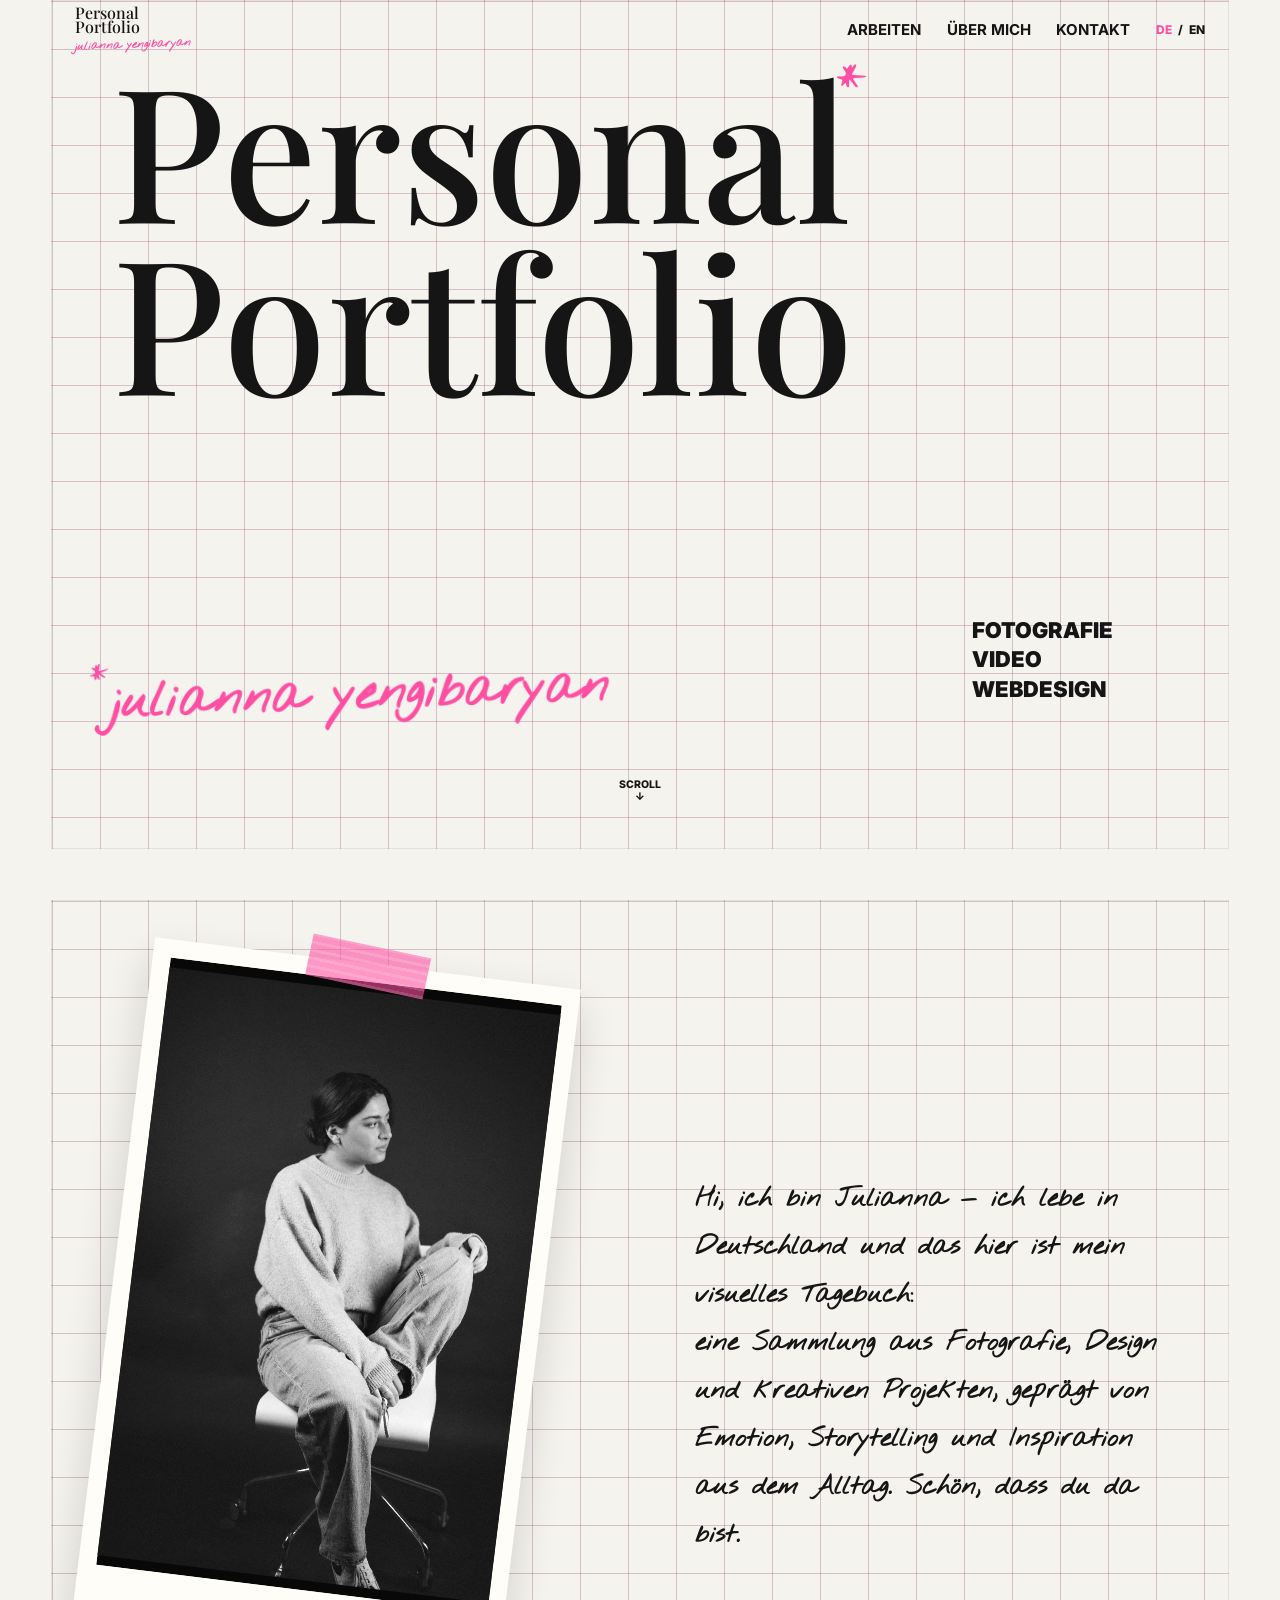
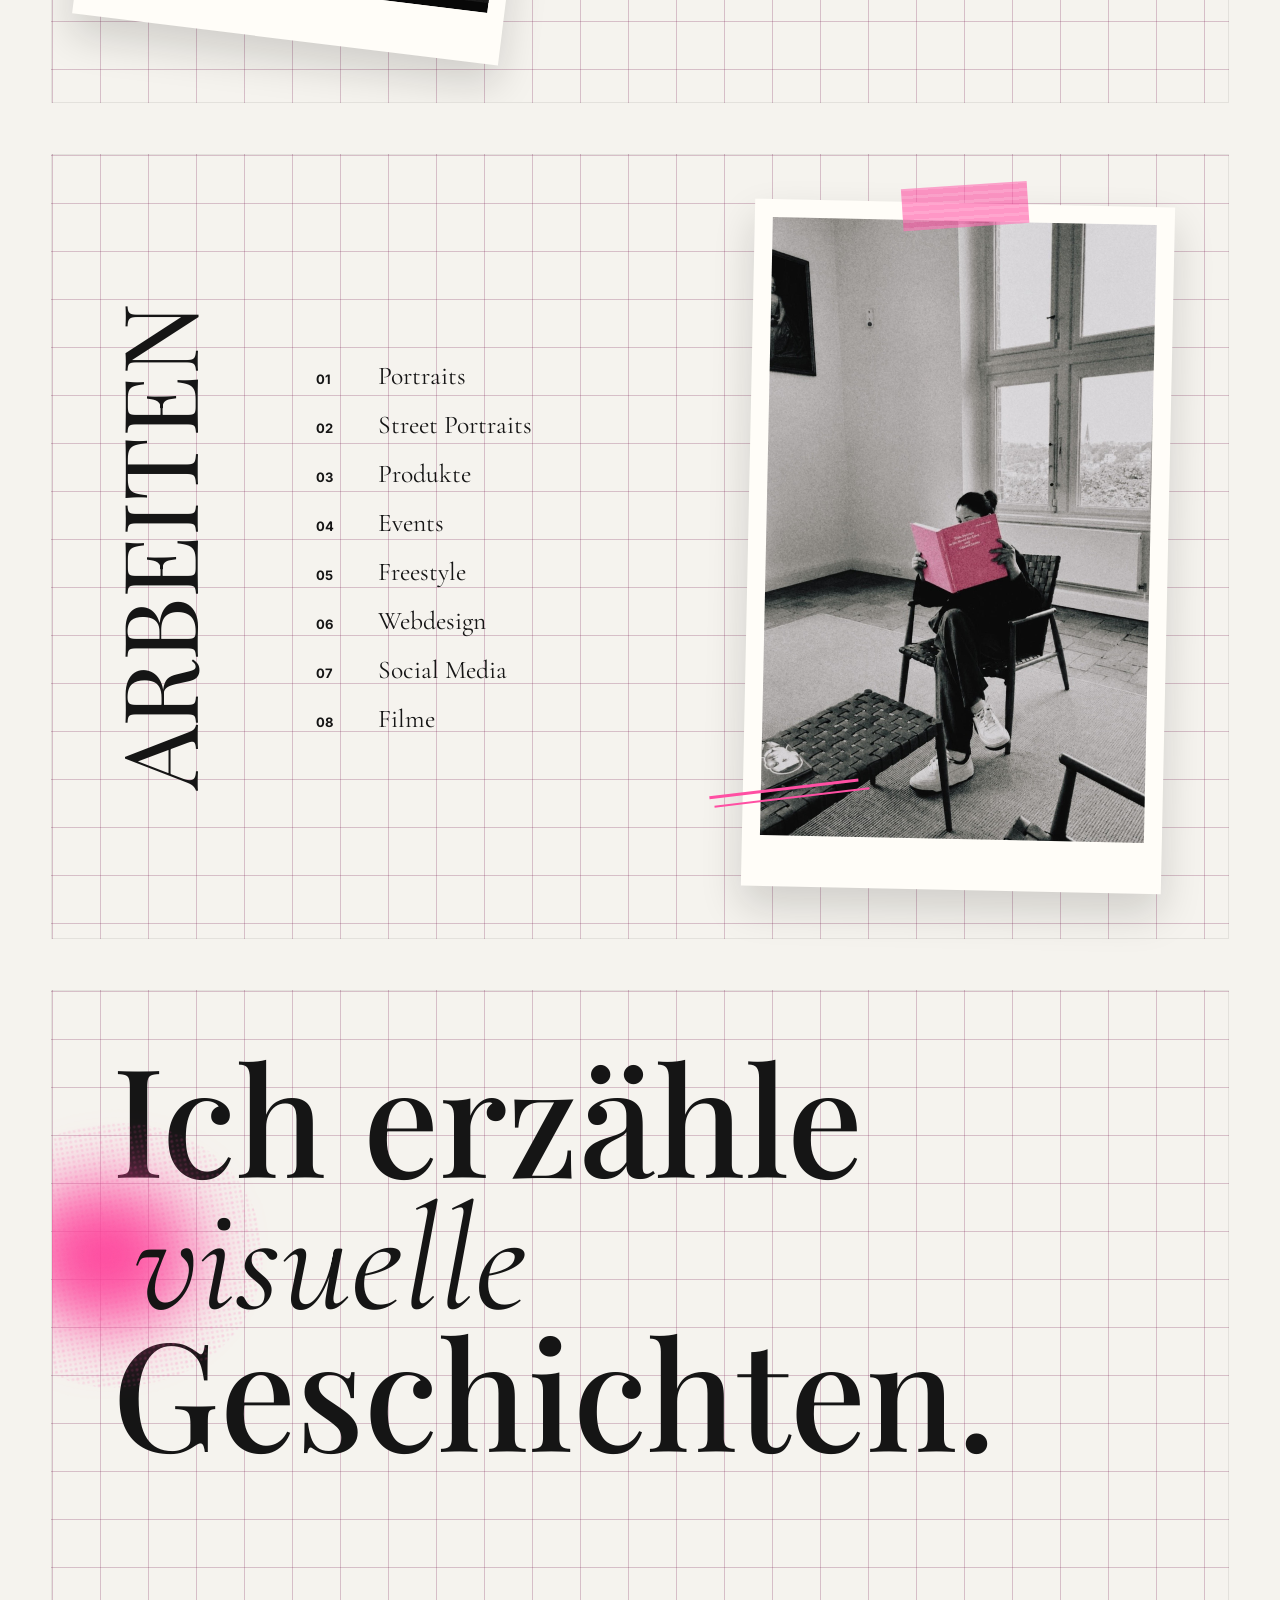
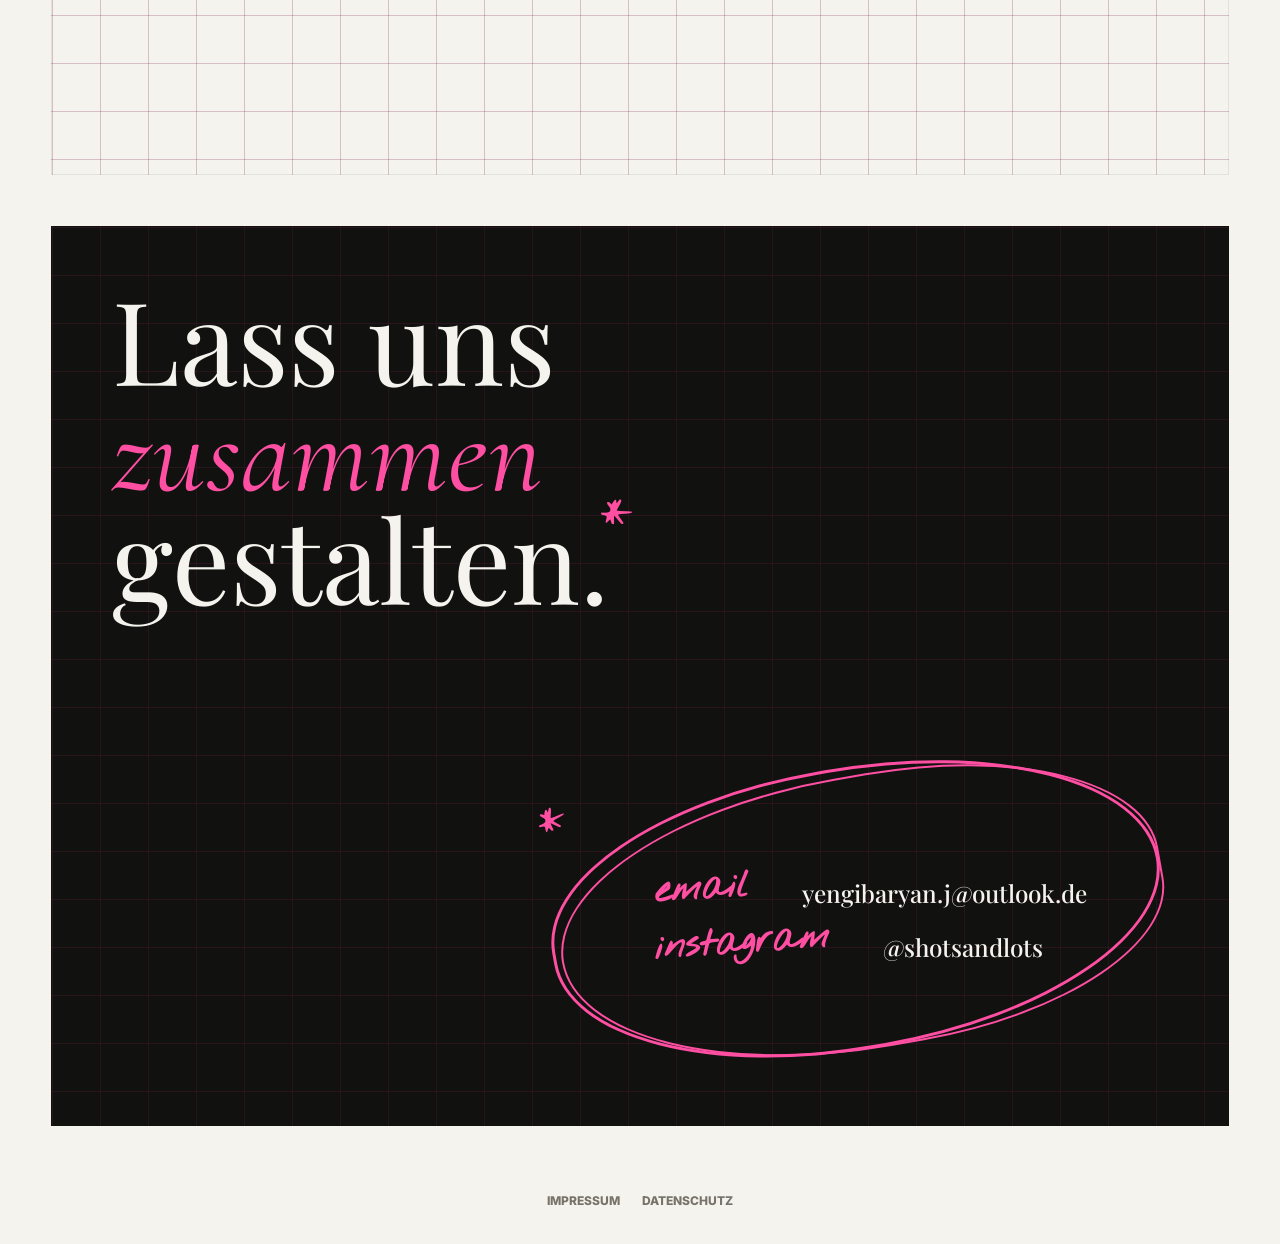
==== commit 716f3620: "update Tobias tipps" ====
--- a/index.html
+++ b/index.html
@@ -8,13 +8,15 @@
       name="description"
       content="Creative Portfolio for Photography, Film, Web & Visual Design"
     >
-    <link rel="stylesheet" href="styles.css?v=20260622c">
+    <link rel="stylesheet" href="styles.css?v=20260624b">
+    <link rel="stylesheet" href="layout-overrides.css?v=20260624af">
   </head>
   <body>
     <div class="grain" aria-hidden="true"></div>
     <header class="site-header">
       <a class="brand" href="index.html" aria-label="Zur Startseite">
-        <span>Start</span>
+        <span class="brand-title">Personal<br>Portfolio</span>
+        <small>julianna yengibaryan</small>
       </a>
       <nav class="main-nav" aria-label="Hauptnavigation">
         <a href="#index" data-i18n="nav.index">Index</a>
@@ -23,28 +25,30 @@
       </nav>
     </header>
 
+    <div class="home-chrome">
+      <a class="home-start-logo" href="#top">Personal<br>Portfolio<small>julianna yengibaryan</small></a>
+      <nav class="board-nav home-board-nav" aria-label="Sections">
+        <a href="#index" data-i18n="nav.works">Arbeiten</a>
+        <a href="#about" data-i18n="nav.about">Über mich</a>
+        <a href="#kontakt" data-i18n="nav.contact">Kontakt</a>
+        <span class="language-toggle" aria-label="Sprache wechseln">
+          <button type="button" data-lang="de">DE</button>
+          <span>/</span>
+          <button type="button" data-lang="en">EN</button>
+        </span>
+      </nav>
+      <button class="mobile-menu-toggle home-mobile-menu-toggle" type="button" aria-label="Menu" aria-expanded="false">
+        <span></span>
+        <span></span>
+        <span></span>
+      </button>
+    </div>
+
     <main id="top" class="editorial-home">
       <section class="board board-hero" aria-labelledby="hero-title">
-        <a class="home-start-logo" href="#top">Personal<br>Portfolio</a>
-        <nav class="board-nav" aria-label="Sections">
-          <a href="#index" data-i18n="nav.works">Arbeiten</a>
-          <a href="#about" data-i18n="nav.about">Über mich</a>
-          <a href="#kontakt" data-i18n="nav.contact">Kontakt</a>
-          <span class="language-toggle" aria-label="Sprache wechseln">
-            <button type="button" data-lang="de">DE</button>
-            <span>/</span>
-            <button type="button" data-lang="en">EN</button>
-          </span>
-        </nav>
-        <button class="mobile-menu-toggle home-mobile-menu-toggle" type="button" aria-label="Menu" aria-expanded="false">
-          <span></span>
-          <span></span>
-          <span></span>
-        </button>
-        <h1 id="hero-title">Personal<br>Portfolio</h1>
-        <p class="hand-name" id="flying-name">julianna yengibaryan</p>
-        <p class="hero-fields" data-i18n-html="hero.fields">Fotografie<br>Video /<br>Webdesign &amp; Visual Design</p>
-        <span class="pink-star pink-star-hero">*</span>
+        <h1 id="hero-title"><span class="hero-personal">Personal<span class="pink-star hero-title-star" aria-hidden="true">*</span></span><br>Portfolio</h1>
+        <p class="hand-name" id="flying-name"><span class="pink-star hero-name-star" aria-hidden="true">*</span>julianna yengibaryan</p>
+        <p class="hero-fields" data-i18n-html="hero.fields">Fotografie<br>Video<br>Webdesign</p>
         <span class="scroll-note">Scroll<br>↓</span>
       </section>
 
@@ -55,13 +59,8 @@
         </figure>
         <div class="about-statement">
           <div class="about-name-slot" aria-hidden="true"></div>
-          <p data-i18n="about.text">Hi, ich bin Julianna — das ist mein visuelles Tagebuch, eine Sammlung aus Fotografie, Design und kreativen Projekten, geprägt von Emotion, Storytelling und Inspiration aus dem Alltag. Schön, dass du da bist.</p>
+          <p data-i18n-html="about.text">Hi, ich bin Julianna — ich lebe in Deutschland und das hier ist mein visuelles Tagebuch:<br>eine Sammlung aus Fotografie, Design und kreativen Projekten, geprägt von Emotion, Storytelling und Inspiration aus dem Alltag. Schön, dass du da bist.</p>
         </div>
-        <span class="pink-star about-star about-star-a">*</span>
-        <span class="pink-star about-star about-star-b">*</span>
-        <span class="pink-star about-star about-star-c">*</span>
-        <span class="about-rule" aria-hidden="true"></span>
-        <span class="about-place" data-i18n="about.place">Based in Germany</span>
       </section>
 
       <section class="board board-index" id="index" aria-labelledby="index-title">
@@ -69,10 +68,10 @@
         <nav class="editorial-index" aria-label="Portfolio index">
           <a href="portraits.html"><span>01</span>Portraits</a>
           <a href="street-portraits.html"><span>02</span>Street Portraits</a>
-          <a href="produktfotografie.html"><span>03</span><em data-i18n="works.product">Produktfotografie</em></a>
+          <a href="produktfotografie.html"><span>03</span><em data-i18n="works.product">Produkte</em></a>
           <a href="events.html"><span>04</span>Events</a>
           <a href="nature.html"><span>05</span>Freestyle</a>
-          <a href="mockups.html"><span>06</span>Mockups</a>
+          <a href="mockups.html"><span>06</span>Webdesign</a>
           <a href="social-media.html"><span>07</span>Social Media</a>
           <a href="filme.html"><span>08</span>Filme</a>
         </nav>
@@ -85,12 +84,10 @@
 
       <section class="board board-ink" aria-label="I create visual stories">
         <h2 class="ink-hero-title" data-i18n-html="ink.title">Ich erzähle<br><span>visuelle</span><br>Geschichten.</h2>
-        <span class="pink-star pink-star-hero">*</span>
       </section>
 
       <section class="board board-quote" id="kontakt" aria-label="Contact">
-        <h2 data-i18n-html="contact.title">Lass uns<br><em>zusammen</em><br>gestalten.</h2>
-        <span class="pink-star quote-star">*</span>
+        <h2 data-i18n-html="contact.title">Lass uns<br><em>zusammen</em><br><span class="contact-star-word">gestalten.<span class="pink-star quote-star" aria-hidden="true">*</span></span></h2>
         <div class="contact-email-frame">
           <div class="contact-channel">
             <span data-i18n="contact.email">email</span>
@@ -101,7 +98,7 @@
             <a href="https://www.instagram.com/shotsandlots?utm_source=qr" target="_blank" rel="noopener noreferrer">@shotsandlots</a>
           </div>
         </div>
-        <span class="pink-circle quote-circle contact-email-circle" aria-hidden="true"></span>
+        <span class="pink-circle quote-circle contact-email-circle" aria-hidden="true"><span class="pink-star quote-circle-star">*</span></span>
       </section>
 
     </main>
@@ -115,25 +112,23 @@
       const homeI18n = {
         de: {
           nav: { index: "Index", works: "Arbeiten", about: "Über mich", contact: "Kontakt" },
-          hero: { fields: "Fotografie<br>Video /<br>Webdesign &amp; Visual Design" },
+          hero: { fields: "Fotografie<br>Video<br>Webdesign" },
           about: {
-            text: "Hi, ich bin Julianna — das ist mein visuelles Tagebuch, eine Sammlung aus Fotografie, Design und kreativen Projekten, geprägt von Emotion, Storytelling und Inspiration aus dem Alltag. Schön, dass du da bist.",
-            place: "Based in Germany"
+            text: "Hi, ich bin Julianna — ich lebe in Deutschland und das hier ist mein visuelles Tagebuch:<br>eine Sammlung aus Fotografie, Design und kreativen Projekten, geprägt von Emotion, Storytelling und Inspiration aus dem Alltag. Schön, dass du da bist."
           },
-          works: { title: "Arbeiten", product: "Produktfotografie" },
+          works: { title: "Arbeiten", product: "Produkte" },
           ink: { title: "Ich erzähle<br><span>visuelle</span><br>Geschichten." },
-          contact: { title: "Lass uns<br><em>zusammen</em><br>gestalten.", email: "email", instagram: "instagram" }
+          contact: { title: "Lass uns<br><em>zusammen</em><br><span class=\"contact-star-word\">gestalten.<span class=\"pink-star quote-star\" aria-hidden=\"true\">*</span></span>", email: "email", instagram: "instagram" }
         },
         en: {
           nav: { index: "Index", works: "Works", about: "About", contact: "Contact" },
-          hero: { fields: "Photography<br>Video /<br>Web &amp; Visual Design" },
+          hero: { fields: "Photography<br>Video<br>Web Design" },
           about: {
-            text: "Hi, I'm Julianna — this is my visual diary, a collection of photography, design and creative projects shaped by emotion, storytelling and everyday inspiration. Enjoy your visit.",
-            place: "Based in Germany"
+            text: "Hi, I'm Julianna — based in Germany, this is my visual diary:<br>a collection of photography, design and creative projects shaped by emotion, storytelling and everyday inspiration. Enjoy your visit."
           },
-          works: { title: "Works", product: "Product Photography" },
+          works: { title: "Works", product: "Products" },
           ink: { title: "I create<br><span>visual</span><br>stories." },
-          contact: { title: "Let's<br>create<br><em>together.</em>", email: "email", instagram: "instagram" }
+          contact: { title: "Let's<br>create<br><em class=\"contact-star-word\">together.<span class=\"pink-star quote-star\" aria-hidden=\"true\">*</span></em>", email: "email", instagram: "instagram" }
         }
       };
 
@@ -167,16 +162,14 @@
 
       applyHomeLanguage();
 
-      const fixedNav = document.querySelector(".board-hero .board-nav");
+      const fixedNav = document.querySelector(".home-board-nav");
       const homeStartLogo = document.querySelector(".home-start-logo");
       const mobileMenuToggle = document.querySelector(".home-mobile-menu-toggle");
-      const homeLanguageToggle = document.querySelector(".board-hero .language-toggle");
+      const homeLanguageToggle = document.querySelector(".home-board-nav .language-toggle");
       const contactSection = document.querySelector("#kontakt");
       const aboutSection = document.querySelector("#about");
       const flyingName = document.querySelector("#flying-name");
       const aboutNameSlot = document.querySelector(".about-name-slot");
-      const floatingNavItems = [fixedNav, homeStartLogo, mobileMenuToggle, homeLanguageToggle].filter(Boolean);
-
       if (mobileMenuToggle && fixedNav) {
         mobileMenuToggle.addEventListener("click", () => {
           const isOpen = fixedNav.classList.toggle("menu-open");
@@ -211,19 +204,16 @@
         window.addEventListener("resize", updateNavColor);
       }
 
-      if (floatingNavItems.length) {
+      const homeChrome = document.querySelector(".home-chrome");
+      if (homeChrome) {
         let lastScrollY = window.scrollY;
         let tickingNav = false;
 
-        const updateNavVisibility = () => {
+        const updateChromeVisibility = () => {
           const currentScrollY = window.scrollY;
           const isScrollingDown = currentScrollY > lastScrollY;
-          const shouldHide = isScrollingDown && currentScrollY > 90;
-
-          floatingNavItems.forEach((item) => {
-            item.classList.toggle("nav-hidden", shouldHide);
-          });
-
+          const menuIsOpen = fixedNav?.classList.contains("menu-open");
+          homeChrome.classList.toggle("nav-hidden", !menuIsOpen && isScrollingDown && currentScrollY > 90);
           lastScrollY = currentScrollY;
           tickingNav = false;
         };
@@ -231,7 +221,7 @@
         window.addEventListener("scroll", () => {
           if (tickingNav) return;
           tickingNav = true;
-          requestAnimationFrame(updateNavVisibility);
+          requestAnimationFrame(updateChromeVisibility);
         }, { passive: true });
       }
 
--- a/styles.css
+++ b/styles.css
@@ -5,12 +5,19 @@
   --muted: #77736b;
   --paper: #f5f3ee;
   --paper-deep: #ebe9df;
-  --grid: rgba(21, 21, 21, 0.055);
+  --grid-magenta: rgba(104, 20, 72, 0.2);
+  --grid-green: rgba(37, 112, 62, 0.34);
+  --grid-line: rgba(119, 22, 78, 0.24);
+  --grid: var(--grid-magenta);
+  --grid-size: 64px;
+  --content-inset: 64px;
   --line: rgba(21, 21, 21, 0.18);
   --line-strong: rgba(21, 21, 21, 0.42);
   --pink: #ff4fa3;
   --pink-soft: rgba(255, 79, 163, 0.22);
   --hand: "Nothing You Could Do", "Marker Felt", "Bradley Hand", cursive;
+  --outer-frame: clamp(44px, 4vw, 64px);
+  --header-height: 64px;
 }
 
 /* Editorial board direction */
@@ -34,19 +41,19 @@
 
 .editorial-home {
   display: grid;
-  gap: 12px;
-  padding: 12px;
+  gap: var(--outer-frame);
+  padding: var(--header-height) var(--outer-frame) var(--outer-frame);
   background: var(--paper);
 }
 
 .board {
   position: relative;
-  min-height: calc(100svh - 24px);
+  min-height: calc(100svh - var(--header-height) - var(--outer-frame));
   overflow: hidden;
   border: 1px solid rgba(21, 21, 21, 0.08);
   background:
-    linear-gradient(90deg, rgba(21, 21, 21, 0.035) 1px, transparent 1px) 0 0 / 44px 44px,
-    linear-gradient(rgba(21, 21, 21, 0.035) 1px, transparent 1px) 0 0 / 44px 44px,
+    linear-gradient(90deg, rgba(92, 28, 66, 0.085) 1px, transparent 1px) 0 0 / 44px 44px,
+    linear-gradient(rgba(92, 28, 66, 0.085) 1px, transparent 1px) 0 0 / 44px 44px,
     var(--paper);
 }
 
@@ -77,16 +84,30 @@
 
 .home-start-logo {
   position: fixed;
-  top: 30px;
-  left: 36px;
+  top: 6px;
+  right: auto;
+  left: var(--outer-frame);
   z-index: 101;
+  display: grid;
+  gap: 4px;
+  justify-items: start;
+  text-align: left;
   color: var(--ink);
-  font-family: Inter, Helvetica, Arial, sans-serif;
-  font-size: 13px;
-  font-weight: 800;
+  font-family: "Playfair Display", Georgia, serif;
+  font-size: clamp(16px, 1.25vw, 22px);
+  font-weight: 500;
   letter-spacing: 0;
+  line-height: 0.9;
+  text-transform: none;
+}
+
+.home-start-logo small {
+  color: var(--pink);
+  font-family: var(--hand);
+  font-size: clamp(12px, 0.9vw, 15px);
+  font-weight: 700;
   line-height: 1;
-  text-transform: uppercase;
+  transform: rotate(-2deg);
 }
 
 .home-start-logo,
@@ -109,11 +130,11 @@
 }
 
 .board-hero {
-  min-height: calc(100svh - 24px);
+  min-height: calc(100svh - var(--header-height) - var(--outer-frame));
   color: var(--ink);
   background:
-    linear-gradient(90deg, rgba(21, 21, 21, 0.012) 1px, transparent 1px) 0 0 / 44px 44px,
-    linear-gradient(rgba(21, 21, 21, 0.012) 1px, transparent 1px) 0 0 / 44px 44px,
+    linear-gradient(90deg, rgba(92, 28, 66, 0.055) 1px, transparent 1px) 0 0 / 44px 44px,
+    linear-gradient(rgba(92, 28, 66, 0.055) 1px, transparent 1px) 0 0 / 44px 44px,
     var(--paper);
 }
 
@@ -317,19 +338,19 @@
   line-height: 1;
 }
 
-.pink-star-hero {
-  right: clamp(172px, 18.2vw, 292px);
-  bottom: clamp(38px, 6.2vh, 72px);
-  font-size: clamp(104px, 8.5vw, 152px);
+.hero-title-star,
+.hero-name-star,
+.quote-star,
+.quote-circle-star {
   font-weight: 400;
-  transform: rotate(2deg);
+  pointer-events: none;
 }
 
 .board-hero {
   color: var(--ink);
   background:
-    linear-gradient(90deg, rgba(21, 21, 21, 0.018) 1px, transparent 1px) 0 0 / 44px 44px,
-    linear-gradient(rgba(21, 21, 21, 0.018) 1px, transparent 1px) 0 0 / 44px 44px,
+    linear-gradient(90deg, rgba(92, 28, 66, 0.07) 1px, transparent 1px) 0 0 / 44px 44px,
+    linear-gradient(rgba(92, 28, 66, 0.07) 1px, transparent 1px) 0 0 / 44px 44px,
     var(--paper);
 }
 
@@ -401,17 +422,30 @@
   height: clamp(96px, 8.6vw, 145px);
 }
 
-.board-hero .pink-star-hero {
-  right: 38%;
-  bottom: 24%;
-  font-size: 58px;
+.hero-personal {
+  position: relative;
+  display: inline-block;
+}
+
+.hero-title-star {
+  top: -0.28em;
+  right: -0.3em;
+  font-size: 0.3em;
+  transform: rotate(8deg);
+}
+
+.hero-name-star {
+  top: -0.5em;
+  left: -0.28em;
+  font-size: 0.72em;
+  transform: rotate(-10deg);
 }
 
 .board-ink {
   color: var(--ink);
   background:
-    linear-gradient(90deg, rgba(21, 21, 21, 0.012) 1px, transparent 1px) 0 0 / 44px 44px,
-    linear-gradient(rgba(21, 21, 21, 0.012) 1px, transparent 1px) 0 0 / 44px 44px,
+    linear-gradient(90deg, rgba(92, 28, 66, 0.055) 1px, transparent 1px) 0 0 / 44px 44px,
+    linear-gradient(rgba(92, 28, 66, 0.055) 1px, transparent 1px) 0 0 / 44px 44px,
     var(--paper);
 }
 
@@ -428,7 +462,7 @@
 }
 
 body[data-language="de"] .board-ink .ink-hero-title {
-  font-size: clamp(78px, 10.2vw, 184px);
+  font-size: clamp(88px, 11.8vw, 214px);
   line-height: 0.86;
 }
 
@@ -440,18 +474,13 @@
   line-height: 1.52;
 }
 
-.board-ink .pink-star-hero {
-  right: clamp(172px, 18.2vw, 292px);
-  bottom: clamp(38px, 6.2vh, 72px);
-  font-size: clamp(104px, 8.5vw, 152px);
-}
-
 .board-index {
   display: grid;
   grid-template-columns: 170px minmax(280px, 0.9fr) minmax(320px, 0.95fr);
   gap: 34px;
   align-items: center;
   padding: 70px 70px 70px 30px;
+  overflow: visible;
 }
 
 .vertical-title {
@@ -468,6 +497,7 @@
 .editorial-index {
   display: grid;
   gap: 18px;
+  overflow: visible;
   font-family: "Cormorant Garamond", Georgia, serif;
   font-size: clamp(24px, 2vw, 37px);
 }
@@ -480,6 +510,7 @@
   gap: 18px;
   align-items: baseline;
   width: fit-content;
+  overflow: visible;
   color: var(--ink);
   transition: color 180ms ease;
 }
@@ -499,44 +530,121 @@
 }
 
 .editorial-index a::after {
-  content: none;
-  position: absolute;
-  left: 46px;
-  top: 50%;
+  content: "";
+  position: absolute;
+  left: calc(var(--circle-left, 38px) - 5px);
+  top: calc(var(--circle-top, 50%) + 2px);
   z-index: -1;
-  width: calc(100% - 22px);
-  min-width: 220px;
-  height: 1.95em;
-  border: 3px solid var(--pink);
-  border-radius: 48% 52% 51% 49%;
+  width: calc(100% - var(--circle-cut, 34px) + 10px);
+  min-width: 0;
+  height: calc(var(--circle-height, 1.7em) + 0.16em);
+  border: 1.5px solid rgba(255, 79, 163, 0.78);
+  border-radius: 46% 54% 57% 43% / 52% 45% 55% 48%;
   opacity: 0;
-  transform: translateY(-47%) rotate(-3deg) scale(0.9);
+  transform:
+    translateY(var(--circle-y, -43%))
+    rotate(calc(var(--circle-rotation, 2deg) + 4deg))
+    scale(0.9);
   transition: opacity 180ms ease, transform 180ms ease;
 }
 
 .editorial-index a:hover::after {
-  opacity: 0;
+  opacity: 0.72;
+  transform:
+    translateY(var(--circle-y, -43%))
+    rotate(calc(var(--circle-rotation, 2deg) + 4deg))
+    scale(1);
 }
 
 .editorial-index a::before {
   content: "";
   position: absolute;
-  left: 38px;
-  top: 50%;
+  left: var(--circle-left, 38px);
+  top: var(--circle-top, 50%);
   z-index: -1;
-  width: calc(100% - 2px);
-  min-width: 238px;
-  height: 1.7em;
+  width: calc(100% - var(--circle-cut, 34px));
+  min-width: 0;
+  height: var(--circle-height, 1.7em);
   border: 2px solid var(--pink);
-  border-radius: 53% 47% 45% 55%;
+  border-radius: var(--circle-radius, 53% 47% 45% 55%);
   opacity: 0;
-  transform: translateY(-43%) rotate(2deg) scale(0.92);
+  transform: translateY(var(--circle-y, -43%)) rotate(var(--circle-rotation, 2deg)) scale(0.9);
   transition: opacity 180ms ease, transform 180ms ease;
 }
 
 .editorial-index a:hover::before {
   opacity: 0.85;
-  transform: translateY(-43%) rotate(2deg) scale(1);
+  transform: translateY(var(--circle-y, -43%)) rotate(var(--circle-rotation, 2deg)) scale(1);
+}
+
+.editorial-index a:nth-child(1) {
+  --circle-cut: 26px;
+  --circle-height: 1.52em;
+  --circle-rotation: -3deg;
+  --circle-y: -45%;
+  --circle-radius: 48% 52% 56% 44%;
+}
+
+.editorial-index a:nth-child(2) {
+  --circle-cut: 18px;
+  --circle-height: 1.88em;
+  --circle-rotation: 2deg;
+  --circle-y: -48%;
+  --circle-radius: 56% 44% 48% 52%;
+}
+
+.editorial-index a:nth-child(3) {
+  --circle-left: 34px;
+  --circle-cut: 8px;
+  --circle-height: 1.62em;
+  --circle-rotation: -1deg;
+  --circle-y: -42%;
+  --circle-radius: 45% 55% 51% 49%;
+}
+
+.editorial-index a:nth-child(4) {
+  --circle-left: 40px;
+  --circle-cut: 30px;
+  --circle-height: 1.34em;
+  --circle-rotation: 5deg;
+  --circle-y: -38%;
+  --circle-radius: 52% 48% 42% 58%;
+}
+
+.editorial-index a:nth-child(5) {
+  --circle-left: 35px;
+  --circle-cut: 22px;
+  --circle-height: 1.78em;
+  --circle-rotation: -5deg;
+  --circle-y: -47%;
+  --circle-radius: 58% 42% 54% 46%;
+}
+
+.editorial-index a:nth-child(6) {
+  --circle-left: 42px;
+  --circle-cut: 32px;
+  --circle-height: 1.45em;
+  --circle-rotation: 1deg;
+  --circle-y: -40%;
+  --circle-radius: 47% 53% 57% 43%;
+}
+
+.editorial-index a:nth-child(7) {
+  --circle-left: 34px;
+  --circle-cut: 14px;
+  --circle-height: 1.98em;
+  --circle-rotation: 4deg;
+  --circle-y: -50%;
+  --circle-radius: 55% 45% 44% 56%;
+}
+
+.editorial-index a:nth-child(8) {
+  --circle-left: 40px;
+  --circle-cut: 34px;
+  --circle-height: 1.28em;
+  --circle-rotation: -2deg;
+  --circle-y: -36%;
+  --circle-radius: 44% 56% 50% 50%;
 }
 
 .index-photo {
@@ -630,11 +738,6 @@
   height: 95px;
 }
 
-.pink-star-index {
-  right: 34px;
-  bottom: 46px;
-}
-
 .page-count {
   position: absolute;
   right: 92px;
@@ -772,39 +875,8 @@
   transform: rotate(-4deg);
 }
 
-.about-star {
-  z-index: 3;
-  font-size: clamp(42px, 4vw, 76px);
-  font-weight: 400;
-}
-
-.about-star-a {
-  right: 10%;
-  top: 11%;
-  transform: rotate(12deg);
-}
-
-.about-star-b {
-  left: 9%;
-  bottom: 12%;
-  font-size: clamp(30px, 3vw, 54px);
-  transform: rotate(-8deg);
-}
-
-.about-star-c {
-  right: 34%;
-  bottom: 18%;
-  font-size: clamp(26px, 2.4vw, 44px);
-  transform: rotate(18deg);
-}
-
 .about-rule {
-  position: absolute;
-  right: clamp(58px, 7vw, 124px);
-  top: 39%;
-  width: 3px;
-  height: 18%;
-  background: var(--pink);
+  display: none;
 }
 
 .about-place {
@@ -826,11 +898,6 @@
   line-height: 1.65;
 }
 
-.pink-star-about {
-  right: 88px;
-  top: 31%;
-}
-
 .board-project {
   display: grid;
   grid-template-columns: 180px minmax(230px, 0.7fr) minmax(320px, 1fr);
@@ -908,8 +975,8 @@
   min-height: 100svh;
   color: var(--paper);
   background:
-    linear-gradient(90deg, rgba(245, 243, 238, 0.09) 1px, transparent 1px) 0 0 / 88px 88px,
-    linear-gradient(rgba(245, 243, 238, 0.09) 1px, transparent 1px) 0 0 / 88px 88px,
+    linear-gradient(90deg, rgba(245, 243, 238, 0.08) 1px, transparent 1px) 0 0 / 44px 44px,
+    linear-gradient(rgba(245, 243, 238, 0.08) 1px, transparent 1px) 0 0 / 44px 44px,
     #11120f;
 }
 
@@ -929,11 +996,25 @@
   font-style: italic;
 }
 
+.contact-star-word {
+  position: relative;
+  display: inline-block;
+}
+
 .quote-star {
-  right: 12%;
-  top: 25%;
+  top: -0.42em;
+  right: -0.42em;
   color: var(--pink);
-  font-size: 96px;
+  font-size: 0.52em;
+  transform: rotate(7deg);
+}
+
+.quote-circle-star {
+  top: -0.6em;
+  left: 0.08em;
+  color: var(--pink);
+  font-size: clamp(42px, 4.2vw, 78px);
+  transform: rotate(-8deg);
 }
 
 .quote-circle {
@@ -1234,8 +1315,8 @@
   position: absolute;
   inset: 0;
   background:
-    linear-gradient(90deg, rgba(21, 21, 21, 0.04) 1px, transparent 1px) 0 0 / 34px 34px,
-    linear-gradient(rgba(21, 21, 21, 0.04) 1px, transparent 1px) 0 0 / 34px 34px;
+    linear-gradient(90deg, rgba(92, 28, 66, 0.09) 1px, transparent 1px) 0 0 / 34px 34px,
+    linear-gradient(rgba(92, 28, 66, 0.09) 1px, transparent 1px) 0 0 / 34px 34px;
 }
 
 .mood-pin,
@@ -1543,16 +1624,25 @@
 .brand {
   position: relative;
   z-index: 0;
-  display: inline-flex;
-  gap: 0;
+  display: inline-grid;
+  gap: 4px;
   width: fit-content;
   color: var(--ink);
-  font-family: Inter, Helvetica, Arial, sans-serif;
-  font-size: 13px;
+  font-family: "Playfair Display", Georgia, serif;
+  font-size: clamp(16px, 1.25vw, 22px);
+  font-weight: 500;
+  line-height: 0.9;
+  letter-spacing: 0;
+  text-transform: none;
+}
+
+.brand small {
+  color: var(--pink);
+  font-family: var(--hand);
+  font-size: clamp(12px, 0.9vw, 15px);
   font-weight: 700;
   line-height: 1;
-  letter-spacing: 0;
-  text-transform: uppercase;
+  transform: rotate(-2deg);
 }
 
 .brand::after,
@@ -2010,6 +2100,53 @@
   transform: none;
 }
 
+.home-chrome {
+  position: fixed;
+  inset: 0 0 auto;
+  z-index: 105;
+  height: var(--header-height);
+  background: var(--paper);
+  border-bottom: 1px solid var(--line-strong);
+  pointer-events: none;
+  transition: opacity 220ms ease, transform 220ms ease;
+}
+
+.home-chrome > * {
+  pointer-events: auto;
+}
+
+.home-chrome.nav-hidden,
+.site-header.nav-hidden {
+  opacity: 0;
+  pointer-events: none;
+  transform: translateY(-100%);
+}
+
+.site-header {
+  transition: opacity 220ms ease, transform 220ms ease;
+}
+
+.home-board-nav {
+  position: fixed;
+  top: 20px;
+  right: var(--outer-frame);
+  z-index: 106;
+  display: flex;
+  gap: clamp(18px, 2vw, 34px);
+  align-items: center;
+  color: var(--ink);
+  font-family: Inter, Helvetica, Arial, sans-serif;
+  font-size: clamp(15px, 1.15vw, 18px);
+  font-weight: 700;
+  text-transform: uppercase;
+}
+
+.home-board-nav.on-dark,
+.home-board-nav.on-dark .language-toggle,
+.home-mobile-menu-toggle.on-dark {
+  color: var(--ink);
+}
+
 .section {
   padding: clamp(58px, 8vw, 118px) clamp(18px, 4vw, 56px);
 }
@@ -2581,23 +2718,23 @@
 }
 
 .collection-description {
-  display: none;
+  display: block;
   max-width: 560px;
   margin: clamp(22px, 3vw, 38px) 0 0;
   font-size: clamp(15px, 1.35vw, 20px);
   font-weight: 500;
   line-height: 1.55;
-  text-transform: uppercase;
+  text-transform: none;
 }
 
 .collection-switcher {
   display: flex;
   justify-content: center;
-  gap: clamp(18px, 3vw, 48px);
+  gap: clamp(18px, 4vw, 72px);
   flex-wrap: wrap;
-  width: min(1320px, calc(100vw - 2 * clamp(24px, 5vw, 86px)));
+  width: min(1320px, calc(100vw - 2 * clamp(34px, 6vw, 110px)));
   margin: 0 auto;
-  padding: clamp(28px, 3vw, 44px) 0;
+  padding: clamp(24px, 3vw, 40px) 0;
   border-bottom: 0;
   font-family: "Cormorant Garamond", Georgia, serif;
 }
@@ -2617,6 +2754,32 @@
   font-size: clamp(24px, 2vw, 37px);
 }
 
+.collection-pager a {
+  color: var(--pink);
+  font-family: var(--hand);
+  font-size: clamp(18px, 1.5vw, 26px);
+  font-weight: 700;
+  transform: rotate(-1deg);
+}
+
+.collection-project-links {
+  display: flex;
+  justify-content: center;
+  gap: clamp(14px, 2.4vw, 36px);
+  flex-wrap: wrap;
+  width: min(1320px, calc(100vw - 2 * clamp(34px, 6vw, 110px)));
+  margin: 0 auto;
+  padding: 0 0 clamp(26px, 4vw, 54px);
+}
+
+.collection-project-links a {
+  color: var(--ink);
+  border-bottom: 1px solid rgba(255, 79, 163, 0.55);
+  font-size: clamp(14px, 1.1vw, 18px);
+  font-weight: 800;
+  text-transform: uppercase;
+}
+
 .collection-groups {
   display: grid;
   gap: clamp(62px, 8vw, 120px);
@@ -2633,9 +2796,9 @@
   grid-template-columns: minmax(0, 1fr) auto;
   gap: clamp(18px, 3vw, 48px);
   align-items: baseline;
-  width: min(1680px, 96vw);
+  width: min(1600px, calc(100vw - 2 * clamp(34px, 6vw, 110px)));
   margin: 0 auto;
-  padding: 0 clamp(18px, 2.4vw, 40px);
+  padding: 0;
 }
 
 .collection-group-heading span {
@@ -2713,7 +2876,7 @@
 body[data-collection="produkt"] .collection-group-heading,
 body[data-collection="werbung"] .collection-group-heading,
 body[data-collection="portraits"] .collection-group-heading,
-body[data-collection="mockups"] .collection-group-heading {
+body:is([data-collection="mockups"], [data-collection="social"]) .collection-group-heading {
   grid-template-columns: minmax(0, 1fr);
   justify-items: center;
   text-align: center;
@@ -2722,21 +2885,21 @@
 body[data-collection="produkt"] .collection-group-heading span,
 body[data-collection="werbung"] .collection-group-heading span,
 body[data-collection="portraits"] .collection-group-heading span,
-body[data-collection="mockups"] .collection-group-heading span {
+body:is([data-collection="mockups"], [data-collection="social"]) .collection-group-heading span {
   display: none;
 }
 
 body[data-collection="produkt"] .collection-group-heading h2,
 body[data-collection="werbung"] .collection-group-heading h2,
 body[data-collection="portraits"] .collection-group-heading h2,
-body[data-collection="mockups"] .collection-group-heading h2 {
+body:is([data-collection="mockups"], [data-collection="social"]) .collection-group-heading h2 {
   font-size: clamp(24px, 3vw, 54px);
   line-height: 1;
   justify-self: center;
 }
 
 body[data-collection="produkt"] .collection-group-heading p,
-body[data-collection="mockups"] .collection-group-heading p {
+body:is([data-collection="mockups"], [data-collection="social"]) .collection-group-heading p {
   grid-column: 1;
   justify-self: center;
   text-align: left;
@@ -2752,11 +2915,429 @@
   text-transform: none;
 }
 
+.project-inline-link {
+  color: var(--pink);
+  font-weight: 700;
+  text-decoration: underline;
+  text-decoration-thickness: 2px;
+  text-underline-offset: 0.18em;
+}
+
+.project-inline-link::after {
+  content: "↗";
+  margin-left: 0.18em;
+  font-size: 0.72em;
+  font-weight: 700;
+}
+
+.project-inline-link:hover {
+  color: var(--ink);
+}
+
+.project-inline-link-lead {
+  display: inline-block;
+  margin-bottom: 0.4em;
+}
+
+body[data-collection="produkt"] .collection-group-heading p,
+body:is([data-collection="mockups"], [data-collection="social"]) .collection-group-heading p,
+body[data-collection="filme"] .collection-group-heading p {
+  font-family: var(--hand);
+  font-size: clamp(22px, 2vw, 34px);
+  font-weight: 700;
+  line-height: 1.35;
+}
+
+body[data-collection="social"] .collection-groups {
+  width: min(1480px, calc(100vw - 2 * var(--outer-frame)));
+  max-width: none;
+  gap: clamp(100px, 11vw, 180px);
+}
+
+body[data-collection="social"] .collection-group {
+  grid-template-columns: minmax(300px, 420px) minmax(0, 650px);
+  gap: clamp(42px, 5vw, 82px);
+  justify-content: center;
+}
+
+body[data-collection="social"] .collection-group-heading {
+  justify-self: start;
+  width: 100%;
+  transform: translateX(-18px);
+}
+
+body[data-collection="social"] .collection-gallery {
+  width: 100%;
+  max-width: 650px;
+  justify-self: start;
+}
+
+@media (max-width: 680px) {
+  body[data-collection="social"] .collection-groups {
+    width: calc(100vw - 48px);
+    gap: 84px;
+  }
+
+  body[data-collection="social"] .collection-group {
+    grid-template-columns: 1fr;
+    gap: 30px;
+  }
+
+  body[data-collection="social"] .collection-group-heading {
+    transform: none;
+  }
+
+  body[data-collection="social"] .collection-gallery {
+    max-width: min(88vw, 520px);
+  }
+}
+
+/* Final enlarged grid and text placement */
+body {
+  background:
+    linear-gradient(90deg, var(--grid-line) 1.5px, transparent 1.5px) 0 0 / var(--grid-size) var(--grid-size) fixed,
+    linear-gradient(var(--grid-line) 1.5px, transparent 1.5px) 0 0 / var(--grid-size) var(--grid-size) fixed,
+    linear-gradient(180deg, var(--paper), var(--paper-deep));
+}
+
+.editorial-home {
+  background:
+    linear-gradient(90deg, var(--grid-line) 1.5px, transparent 1.5px) 0 0 / var(--grid-size) var(--grid-size) fixed,
+    linear-gradient(var(--grid-line) 1.5px, transparent 1.5px) 0 0 / var(--grid-size) var(--grid-size) fixed,
+    var(--paper);
+}
+
+.editorial-home .board:not(.board-quote) {
+  background: transparent;
+}
+
+.editorial-home .board-quote {
+  background:
+    linear-gradient(90deg, var(--grid-line) 1.5px, transparent 1.5px) 0 0 / var(--grid-size) var(--grid-size) fixed,
+    linear-gradient(var(--grid-line) 1.5px, transparent 1.5px) 0 0 / var(--grid-size) var(--grid-size) fixed,
+    #11120f;
+}
+
+.board-hero h1,
+.board-hero .hand-name,
+.board-ink .ink-hero-title,
+.board-quote h2 {
+  left: var(--content-inset);
+}
+
+.board-about,
+.board-index {
+  padding-right: var(--content-inset);
+  padding-left: var(--content-inset);
+}
+
+@media (max-width: 680px) {
+  :root {
+    --grid-size: 48px;
+    --content-inset: 24px;
+  }
+}
+
+/* Authoritative background grid and readable text surfaces */
+:root {
+  --grid-size: 64px;
+  --grid-line: rgba(119, 22, 78, 0.24);
+}
+
+body:not(:has(.editorial-home)) {
+  background:
+    linear-gradient(90deg, var(--grid-line) 1.5px, transparent 1.5px) 0 0 / var(--grid-size) var(--grid-size),
+    linear-gradient(var(--grid-line) 1.5px, transparent 1.5px) 0 0 / var(--grid-size) var(--grid-size),
+    var(--paper);
+}
+
+body:has(.editorial-home),
+.editorial-home {
+  background: var(--paper);
+}
+
+.editorial-home .board:not(.board-quote) {
+  background:
+    linear-gradient(90deg, var(--grid-line) 1.5px, transparent 1.5px) 0 0 / var(--grid-size) var(--grid-size),
+    linear-gradient(var(--grid-line) 1.5px, transparent 1.5px) 0 0 / var(--grid-size) var(--grid-size),
+    var(--paper);
+}
+
+.editorial-home .board-quote {
+  background:
+    linear-gradient(90deg, var(--grid-line) 1.5px, transparent 1.5px) 0 0 / var(--grid-size) var(--grid-size),
+    linear-gradient(var(--grid-line) 1.5px, transparent 1.5px) 0 0 / var(--grid-size) var(--grid-size),
+    #11120f;
+}
+
+.collection-hand,
+.collection-hero h1,
+.collection-number,
+.collection-project-links,
+.collection-group-heading h2,
+.collection-group-heading p,
+.legal-content h1,
+.legal-content section,
+.editorial-index a,
+.board-about .about-statement > p {
+  background: var(--paper);
+  box-shadow: 0 0 0 8px var(--paper);
+}
+
+.collection-hand,
+.collection-hero h1,
+.collection-number,
+.collection-group-heading h2,
+.editorial-index a {
+  width: fit-content;
+}
+
+.collection-group-heading p {
+  padding: 8px 12px;
+  box-shadow: none;
+}
+
+.collection-project-links {
+  width: fit-content;
+  max-width: calc(100vw - var(--grid-size) * 2);
+  padding: 8px 12px;
+}
+
+body[data-collection="produkt"] .collection-group-heading p {
+  width: min(100%, 1040px);
+  max-width: 1040px;
+}
+
+.board-quote h2,
+.contact-email-frame {
+  background: #11120f;
+  box-shadow: 0 0 0 10px #11120f;
+}
+
+@media (max-width: 680px) {
+  :root {
+    --grid-size: 48px;
+  }
+
+  .collection-project-links {
+    max-width: calc(100vw - var(--grid-size));
+  }
+
+  .collection-group-heading p {
+    padding: 6px 8px;
+  }
+}
+
+/* Final enlarged grid and content alignment */
+body {
+  background:
+    linear-gradient(90deg, var(--grid-magenta) 1.5px, transparent 1.5px) 0 0 / var(--grid-size) var(--grid-size),
+    linear-gradient(var(--grid-green) 1.5px, transparent 1.5px) 0 0 / var(--grid-size) var(--grid-size),
+    linear-gradient(180deg, var(--paper), var(--paper-deep));
+}
+
+.editorial-home .board:not(.board-quote) {
+  background:
+    linear-gradient(90deg, var(--grid-magenta) 1.5px, transparent 1.5px) 0 0 / var(--grid-size) var(--grid-size),
+    linear-gradient(var(--grid-green) 1.5px, transparent 1.5px) 0 0 / var(--grid-size) var(--grid-size),
+    var(--paper);
+}
+
+.editorial-home .board-quote {
+  background:
+    linear-gradient(90deg, rgba(255, 79, 163, 0.2) 1.5px, transparent 1.5px) 0 0 / var(--grid-size) var(--grid-size),
+    linear-gradient(rgba(107, 205, 119, 0.36) 1.5px, transparent 1.5px) 0 0 / var(--grid-size) var(--grid-size),
+    #11120f;
+}
+
+.board-hero h1,
+.board-hero .hand-name,
+.board-ink .ink-hero-title,
+.board-quote h2 {
+  left: var(--content-inset);
+}
+
+.board-about,
+.board-index {
+  padding-right: var(--content-inset);
+  padding-left: var(--content-inset);
+}
+
+@media (max-width: 680px) {
+  :root {
+    --grid-size: 48px;
+    --content-inset: 24px;
+  }
+}
+
+/* Final two-tone grid colors */
+body {
+  background:
+    linear-gradient(90deg, var(--grid-magenta) 1.5px, transparent 1.5px) 0 0 / var(--grid-size) var(--grid-size),
+    linear-gradient(var(--grid-green) 1.5px, transparent 1.5px) 0 0 / var(--grid-size) var(--grid-size),
+    linear-gradient(180deg, var(--paper), var(--paper-deep));
+}
+
+.editorial-home .board:not(.board-quote) {
+  background:
+    linear-gradient(90deg, var(--grid-magenta) 1.5px, transparent 1.5px) 0 0 / var(--grid-size) var(--grid-size),
+    linear-gradient(var(--grid-green) 1.5px, transparent 1.5px) 0 0 / var(--grid-size) var(--grid-size),
+    var(--paper);
+}
+
+.editorial-home .board-quote {
+  background:
+    linear-gradient(90deg, rgba(255, 79, 163, 0.2) 1.5px, transparent 1.5px) 0 0 / var(--grid-size) var(--grid-size),
+    linear-gradient(rgba(107, 205, 119, 0.36) 1.5px, transparent 1.5px) 0 0 / var(--grid-size) var(--grid-size),
+    #11120f;
+}
+
+/* Align the main content with the enlarged background grid. */
+.board-hero h1,
+.board-hero .hand-name,
+.board-ink .ink-hero-title,
+.board-quote h2 {
+  left: var(--content-inset);
+}
+
+.board-hero h1,
+.board-ink .ink-hero-title,
+.board-quote h2 {
+  top: var(--content-inset);
+}
+
+.board-about,
+.board-index {
+  padding-right: var(--content-inset);
+  padding-left: var(--content-inset);
+}
+
+.board-about {
+  padding-top: calc(var(--grid-size) * 1.25);
+  padding-bottom: calc(var(--grid-size) * 1.25);
+}
+
+.board-index {
+  padding-top: var(--grid-size);
+  padding-bottom: var(--grid-size);
+}
+
+.collection-hero,
+.collection-switcher,
+.collection-project-links,
+.collection-group-heading,
+.collection-gallery,
+.legal-content {
+  scroll-margin-top: calc(var(--header-height) + var(--grid-size));
+}
+
+@media (max-width: 680px) {
+  :root {
+    --grid-size: 48px;
+    --content-inset: 24px;
+  }
+
+  .board-hero h1,
+  .board-ink .ink-hero-title,
+  .board-quote h2 {
+    left: var(--content-inset);
+  }
+
+  .board-about,
+  .board-index {
+    padding-right: var(--content-inset);
+    padding-left: var(--content-inset);
+  }
+}
+
+/* More visible two-tone background grid */
+body {
+  background:
+    linear-gradient(90deg, var(--grid-magenta) 1px, transparent 1px) 0 0 / 42px 42px,
+    linear-gradient(var(--grid-green) 1px, transparent 1px) 0 0 / 42px 42px,
+    linear-gradient(180deg, var(--paper), var(--paper-deep));
+}
+
+.editorial-home .board:not(.board-quote) {
+  background:
+    linear-gradient(90deg, var(--grid-magenta) 1px, transparent 1px) 0 0 / 44px 44px,
+    linear-gradient(var(--grid-green) 1px, transparent 1px) 0 0 / 44px 44px,
+    var(--paper);
+}
+
+.editorial-home .board-quote {
+  background:
+    linear-gradient(90deg, rgba(255, 79, 163, 0.2) 1px, transparent 1px) 0 0 / 44px 44px,
+    linear-gradient(rgba(126, 169, 121, 0.16) 1px, transparent 1px) 0 0 / 44px 44px,
+    #11120f;
+}
+
+body[data-collection="social"] .collection-groups {
+  width: min(1480px, calc(100vw - 2 * var(--outer-frame)));
+  max-width: none;
+}
+
+body[data-collection="social"] .collection-group {
+  grid-template-columns: minmax(300px, 420px) minmax(0, 760px);
+  gap: clamp(72px, 8vw, 140px);
+  justify-content: space-between;
+}
+
+body[data-collection="social"] .collection-group-heading {
+  justify-self: start;
+  width: 100%;
+}
+
+@media (max-width: 680px) {
+  body[data-collection="social"] .collection-groups {
+    width: calc(100vw - 48px);
+  }
+
+  body[data-collection="social"] .collection-group {
+    grid-template-columns: 1fr;
+    gap: 42px;
+  }
+}
+
+/* Final social media spacing */
+body[data-collection="social"] .collection-groups {
+  width: min(1480px, calc(100vw - 2 * var(--outer-frame)));
+  max-width: none;
+  gap: clamp(100px, 11vw, 180px);
+}
+
+body[data-collection="social"] .collection-group {
+  grid-template-columns: minmax(300px, 420px) minmax(0, 650px);
+  gap: clamp(42px, 5vw, 82px);
+  justify-content: center;
+}
+
+body[data-collection="social"] .collection-gallery {
+  width: 100%;
+  max-width: 650px;
+  justify-self: start;
+}
+
+@media (max-width: 680px) {
+  body[data-collection="social"] .collection-groups {
+    gap: 84px;
+  }
+
+  body[data-collection="social"] .collection-group {
+    grid-template-columns: 1fr;
+    gap: 30px;
+  }
+
+  body[data-collection="social"] .collection-gallery {
+    max-width: min(88vw, 520px);
+  }
+}
+
 body[data-collection="produkt"] .collection-group-heading p::before {
   display: none !important;
 }
 
-body[data-collection="mockups"] .collection-hero {
+body:is([data-collection="mockups"], [data-collection="social"]) .collection-hero {
   min-height: auto;
   display: grid;
   align-content: center;
@@ -2765,19 +3346,19 @@
   padding-right: clamp(18px, 4vw, 56px);
 }
 
-body[data-collection="mockups"] .collection-description {
+body:is([data-collection="mockups"], [data-collection="social"]) .collection-description {
   display: none;
 }
 
-body[data-collection="mockups"] .collection-hero::before {
+body:is([data-collection="mockups"], [data-collection="social"]) .collection-hero::before {
   content: none;
 }
 
-body[data-collection="mockups"] .collection-hero::after {
+body:is([data-collection="mockups"], [data-collection="social"]) .collection-hero::after {
   content: none;
 }
 
-body[data-collection="mockups"] .collection-number {
+body:is([data-collection="mockups"], [data-collection="social"]) .collection-number {
   left: auto;
   right: clamp(18px, 4vw, 56px);
   top: clamp(34px, 5vw, 70px);
@@ -2786,7 +3367,7 @@
   font-weight: 500;
 }
 
-body[data-collection="mockups"] .collection-hand {
+body:is([data-collection="mockups"], [data-collection="social"]) .collection-hand {
   color: var(--pink);
   font-family: var(--hand);
   font-size: clamp(20px, 2vw, 34px);
@@ -2796,11 +3377,11 @@
   transform: rotate(-2deg);
 }
 
-body[data-collection="mockups"] .collection-hero h1 {
+body:is([data-collection="mockups"], [data-collection="social"]) .collection-hero h1 {
   font-size: clamp(46px, 7vw, 112px);
 }
 
-body[data-collection="mockups"] .collection-groups {
+body:is([data-collection="mockups"], [data-collection="social"]) .collection-groups {
   gap: clamp(28px, 4vw, 58px);
   max-width: min(1320px, 94vw);
   margin: 0 auto;
@@ -2808,21 +3389,21 @@
   padding-bottom: clamp(54px, 7vw, 92px);
 }
 
-body[data-collection="mockups"] .collection-group {
+body:is([data-collection="mockups"], [data-collection="social"]) .collection-group {
   display: grid;
   grid-template-columns: minmax(260px, 0.42fr) minmax(360px, 0.9fr);
   gap: clamp(26px, 4vw, 64px);
   align-items: center;
 }
 
-body[data-collection="mockups"] .collection-gallery {
+body:is([data-collection="mockups"], [data-collection="social"]) .collection-gallery {
   column-count: 1;
   max-width: none;
   margin: 0;
   padding: 0;
 }
 
-body[data-collection="mockups"] .collection-group-heading {
+body:is([data-collection="mockups"], [data-collection="social"]) .collection-group-heading {
   width: auto;
   margin: 0;
   padding: 0;
@@ -2830,12 +3411,12 @@
   text-align: left;
 }
 
-body[data-collection="mockups"] .collection-group-heading h2 {
+body:is([data-collection="mockups"], [data-collection="social"]) .collection-group-heading h2 {
   justify-self: start;
   font-size: clamp(38px, 4.2vw, 78px);
 }
 
-body[data-collection="mockups"] .collection-group-heading p {
+body:is([data-collection="mockups"], [data-collection="social"]) .collection-group-heading p {
   max-width: 420px;
   margin-top: clamp(22px, 3vw, 38px);
   font-family: Inter, Helvetica, Arial, sans-serif;
@@ -2844,15 +3425,15 @@
   line-height: 1.58;
 }
 
-body[data-collection="mockups"] .collection-group-heading p::before {
+body:is([data-collection="mockups"], [data-collection="social"]) .collection-group-heading p::before {
   display: none;
 }
 
-body[data-collection="mockups"] .collection-item {
+body:is([data-collection="mockups"], [data-collection="social"]) .collection-item {
   margin: 0;
 }
 
-body[data-collection="mockups"] .collection-item img {
+body:is([data-collection="mockups"], [data-collection="social"]) .collection-item img {
   max-height: min(62vh, 620px);
   object-fit: contain;
   border-radius: 22px;
@@ -2860,12 +3441,12 @@
   box-shadow: 0 18px 44px rgba(21, 21, 21, 0.13);
 }
 
-body[data-collection="mockups"] .collection-hero {
+body:is([data-collection="mockups"], [data-collection="social"]) .collection-hero {
   min-height: auto;
   padding: clamp(122px, 12vw, 190px) clamp(18px, 4vw, 56px) clamp(24px, 3vw, 48px);
 }
 
-body[data-collection="mockups"] .collection-number {
+body:is([data-collection="mockups"], [data-collection="social"]) .collection-number {
   left: auto;
   right: clamp(18px, 4vw, 56px);
   top: clamp(116px, 12vw, 188px);
@@ -2874,7 +3455,7 @@
   font-weight: 500;
 }
 
-body[data-collection="mockups"] .collection-hand {
+body:is([data-collection="mockups"], [data-collection="social"]) .collection-hand {
   color: var(--pink);
   font-family: var(--hand);
   font-size: clamp(20px, 2vw, 34px);
@@ -2884,18 +3465,18 @@
   transform: rotate(-2deg);
 }
 
-body[data-collection="mockups"] .collection-hero h1 {
+body:is([data-collection="mockups"], [data-collection="social"]) .collection-hero h1 {
   font-size: clamp(46px, 7vw, 112px);
 }
 
-body[data-collection="mockups"] .collection-groups {
+body:is([data-collection="mockups"], [data-collection="social"]) .collection-groups {
   gap: clamp(28px, 4vw, 54px);
   max-width: min(1120px, 92vw);
   margin: 0 auto;
   padding: clamp(22px, 3vw, 42px) 0 clamp(60px, 7vw, 96px);
 }
 
-body[data-collection="mockups"] .collection-group {
+body:is([data-collection="mockups"], [data-collection="social"]) .collection-group {
   display: grid;
   grid-template-columns: minmax(240px, 360px) minmax(0, 700px);
   gap: clamp(28px, 4vw, 56px);
@@ -2903,7 +3484,7 @@
   width: 100%;
 }
 
-body[data-collection="mockups"] .collection-group-heading {
+body:is([data-collection="mockups"], [data-collection="social"]) .collection-group-heading {
   display: grid;
   width: auto;
   margin: 0;
@@ -2912,13 +3493,13 @@
   text-align: left;
 }
 
-body[data-collection="mockups"] .collection-group-heading h2 {
+body:is([data-collection="mockups"], [data-collection="social"]) .collection-group-heading h2 {
   justify-self: start;
   font-size: clamp(34px, 4vw, 66px);
   line-height: 0.95;
 }
 
-body[data-collection="mockups"] .collection-group-heading p {
+body:is([data-collection="mockups"], [data-collection="social"]) .collection-group-heading p {
   max-width: 420px;
   margin: clamp(18px, 2.4vw, 28px) 0 0;
   font-family: Inter, Helvetica, Arial, sans-serif;
@@ -2927,11 +3508,11 @@
   line-height: 1.58;
 }
 
-body[data-collection="mockups"] .collection-group-heading p::before {
+body:is([data-collection="mockups"], [data-collection="social"]) .collection-group-heading p::before {
   display: none !important;
 }
 
-body[data-collection="mockups"] .collection-gallery {
+body:is([data-collection="mockups"], [data-collection="social"]) .collection-gallery {
   display: block;
   column-count: 1;
   max-width: none;
@@ -2939,28 +3520,28 @@
   padding: 0;
 }
 
-body[data-collection="mockups"] .collection-item {
+body:is([data-collection="mockups"], [data-collection="social"]) .collection-item {
   display: block;
   margin: 0;
 }
 
-body[data-collection="mockups"] .collection-image-button {
+body:is([data-collection="mockups"], [data-collection="social"]) .collection-image-button {
   display: block;
   overflow: visible;
 }
 
-body[data-collection="mockups"] .collection-hero {
+body:is([data-collection="mockups"], [data-collection="social"]) .collection-hero {
   padding: clamp(122px, 12vw, 190px) clamp(18px, 4vw, 56px) clamp(24px, 3vw, 48px);
 }
 
-body[data-collection="mockups"] .collection-number {
+body:is([data-collection="mockups"], [data-collection="social"]) .collection-number {
   left: auto;
   right: clamp(18px, 4vw, 56px);
   top: clamp(116px, 12vw, 188px);
   color: var(--ink);
 }
 
-body[data-collection="mockups"] .collection-description {
+body:is([data-collection="mockups"], [data-collection="social"]) .collection-description {
   display: none;
 }
 
@@ -2979,9 +3560,9 @@
   display: block;
   column-count: 3;
   column-gap: 1.5rem;
-  max-width: min(1680px, 96vw);
+  max-width: min(1600px, calc(100vw - 2 * clamp(34px, 6vw, 110px)));
   margin: 0 auto;
-  padding: clamp(24px, 3vw, 48px) clamp(18px, 2.4vw, 40px) clamp(72px, 8vw, 120px);
+  padding: clamp(24px, 3vw, 48px) 0 clamp(72px, 8vw, 120px);
   background: transparent;
 }
 
@@ -3015,7 +3596,7 @@
 }
 
 .collection-item:hover::after {
-  content: "view project";
+  content: "larger";
   position: absolute;
   left: 18px;
   bottom: 18px;
@@ -3174,7 +3755,7 @@
   line-height: 0.98;
 }
 
-body[data-collection="mockups"] .collection-groups {
+body:is([data-collection="mockups"], [data-collection="social"]) .collection-groups {
   display: grid;
   gap: clamp(28px, 4vw, 54px);
   max-width: min(1120px, 92vw);
@@ -3182,7 +3763,7 @@
   padding: clamp(22px, 3vw, 42px) 0 clamp(60px, 7vw, 96px);
 }
 
-body[data-collection="mockups"] .collection-group {
+body:is([data-collection="mockups"], [data-collection="social"]) .collection-group {
   display: grid;
   grid-template-columns: minmax(240px, 360px) minmax(0, 700px);
   gap: clamp(28px, 4vw, 56px);
@@ -3190,7 +3771,7 @@
   width: 100%;
 }
 
-body[data-collection="mockups"] .collection-group-heading {
+body:is([data-collection="mockups"], [data-collection="social"]) .collection-group-heading {
   display: grid;
   width: auto;
   margin: 0;
@@ -3199,13 +3780,13 @@
   text-align: left;
 }
 
-body[data-collection="mockups"] .collection-group-heading h2 {
+body:is([data-collection="mockups"], [data-collection="social"]) .collection-group-heading h2 {
   justify-self: start;
   font-size: clamp(34px, 4vw, 66px);
   line-height: 0.95;
 }
 
-body[data-collection="mockups"] .collection-group-heading p {
+body:is([data-collection="mockups"], [data-collection="social"]) .collection-group-heading p {
   max-width: 420px;
   margin: clamp(18px, 2.4vw, 28px) 0 0;
   font-family: Inter, Helvetica, Arial, sans-serif;
@@ -3214,11 +3795,11 @@
   line-height: 1.58;
 }
 
-body[data-collection="mockups"] .collection-group-heading p::before {
+body:is([data-collection="mockups"], [data-collection="social"]) .collection-group-heading p::before {
   display: none !important;
 }
 
-body[data-collection="mockups"] .collection-gallery {
+body:is([data-collection="mockups"], [data-collection="social"]) .collection-gallery {
   display: block;
   column-count: 1;
   max-width: none;
@@ -3226,20 +3807,20 @@
   padding: 0;
 }
 
-body[data-collection="mockups"] .collection-item {
+body:is([data-collection="mockups"], [data-collection="social"]) .collection-item {
   display: block;
   width: 100%;
   margin: 0;
 }
 
-body[data-collection="mockups"] .collection-image-button {
+body:is([data-collection="mockups"], [data-collection="social"]) .collection-image-button {
   aspect-ratio: 1.38;
   overflow: hidden;
   border-radius: 22px;
   box-shadow: 0 18px 44px rgba(21, 21, 21, 0.13);
 }
 
-body[data-collection="mockups"] .collection-item img {
+body:is([data-collection="mockups"], [data-collection="social"]) .collection-item img {
   height: 100%;
   max-height: none;
   object-fit: cover;
@@ -3515,8 +4096,8 @@
 
 @media (max-width: 680px) {
   .editorial-home {
-    gap: 8px;
-    padding: 8px;
+    gap: 24px;
+    padding: 24px;
     overflow-x: hidden;
   }
 
@@ -3527,20 +4108,27 @@
   }
 
   .board-hero {
-    min-height: 100svh;
+    min-height: calc(100svh - 48px);
     overflow: hidden;
   }
 
   .home-start-logo {
-    display: block;
-    top: 18px;
-    left: 18px;
+    display: grid;
+    top: 3px;
+    right: auto;
+    left: 24px;
     max-width: 96px;
+    justify-items: start;
+    text-align: left;
     font-family: "Playfair Display", Georgia, serif;
-    font-size: 14px;
+    font-size: 12px;
     font-weight: 500;
     line-height: 0.9;
     text-transform: none;
+  }
+
+  .home-start-logo small {
+    font-size: 9px;
   }
 
   .mobile-menu-toggle {
@@ -3551,6 +4139,7 @@
     position: fixed;
     top: 20px;
     right: 22px;
+    left: auto;
     z-index: 103;
   }
 
@@ -3601,6 +4190,12 @@
     overflow-wrap: normal;
   }
 
+  .hero-title-star {
+    top: -0.28em;
+    right: -0.3em;
+    font-size: 0.38em;
+  }
+
   .board-hero .hero-fields {
     right: 18px;
     bottom: 104px;
@@ -3618,6 +4213,12 @@
     line-height: 1.05;
   }
 
+  .hero-name-star {
+    top: -0.48em;
+    left: -0.24em;
+    font-size: 0.68em;
+  }
+
   body.name-flight-ready .board-hero .hand-name {
     position: absolute;
     left: 14px;
@@ -3639,12 +4240,6 @@
     height: 44px;
   }
 
-  .board-hero .pink-star-hero {
-    right: 28%;
-    bottom: 31%;
-    font-size: 26px;
-  }
-
   .board-about {
     display: grid;
     grid-template-columns: 1fr;
@@ -3677,10 +4272,6 @@
     margin: 30px 0 0;
     font-size: clamp(18px, 5.8vw, 25px) !important;
     line-height: 1.22;
-  }
-
-  .about-star {
-    display: none;
   }
 
   .about-rule {
@@ -3812,11 +4403,6 @@
     height: 2.32em;
   }
 
-  .board-ink .pink-star-hero {
-    right: 14%;
-    bottom: 14%;
-    font-size: 38px;
-  }
 
   .board-quote {
     min-height: 82svh;
@@ -3859,6 +4445,18 @@
     width: min(88vw, 360px);
     height: 178px;
     transform: translateX(-50%) rotate(-10deg);
+  }
+
+  .quote-star {
+    top: -0.42em;
+    right: -0.38em;
+    font-size: 0.58em;
+  }
+
+  .quote-circle-star {
+    top: -0.55em;
+    left: 0.08em;
+    font-size: 38px;
   }
 
   .site-header {
@@ -4095,44 +4693,44 @@
     min-height: 0;
   }
 
-  body[data-collection="mockups"] .collection-hero {
+  body:is([data-collection="mockups"], [data-collection="social"]) .collection-hero {
     min-height: auto;
     padding: clamp(122px, 12vw, 190px) 18px clamp(24px, 3vw, 48px);
   }
 
-  body[data-collection="mockups"] .collection-hero::before {
+  body:is([data-collection="mockups"], [data-collection="social"]) .collection-hero::before {
     content: none;
   }
 
-  body[data-collection="mockups"] .collection-hero::after {
+  body:is([data-collection="mockups"], [data-collection="social"]) .collection-hero::after {
     content: none;
   }
 
-  body[data-collection="mockups"] .collection-number {
+  body:is([data-collection="mockups"], [data-collection="social"]) .collection-number {
     top: clamp(116px, 12vw, 188px);
     left: auto;
     right: 18px;
     font-size: 42px;
   }
 
-  body[data-collection="mockups"] .collection-hero h1 {
+  body:is([data-collection="mockups"], [data-collection="social"]) .collection-hero h1 {
     font-size: clamp(52px, 17vw, 78px);
   }
 
-  body[data-collection="mockups"] .collection-gallery {
+  body:is([data-collection="mockups"], [data-collection="social"]) .collection-gallery {
     column-count: 1;
   }
 
-  body[data-collection="mockups"] .collection-group {
+  body:is([data-collection="mockups"], [data-collection="social"]) .collection-group {
     grid-template-columns: 1fr;
     gap: 18px;
   }
 
-  body[data-collection="mockups"] .collection-group-heading h2 {
+  body:is([data-collection="mockups"], [data-collection="social"]) .collection-group-heading h2 {
     font-size: clamp(34px, 11vw, 54px);
   }
 
-  body[data-collection="mockups"] .collection-group-heading p {
+  body:is([data-collection="mockups"], [data-collection="social"]) .collection-group-heading p {
     max-width: none;
     margin-top: 18px;
     font-family: Inter, Helvetica, Arial, sans-serif;
@@ -4141,11 +4739,11 @@
     line-height: 1.58;
   }
 
-  body[data-collection="mockups"] .collection-group-heading p::before {
+  body:is([data-collection="mockups"], [data-collection="social"]) .collection-group-heading p::before {
     display: none;
   }
 
-  body[data-collection="mockups"] .collection-item img {
+  body:is([data-collection="mockups"], [data-collection="social"]) .collection-item img {
     max-height: 54vh;
     border-radius: 16px;
   }
@@ -4181,3 +4779,246 @@
     border-radius: 16px;
   }
 }
+
+/* Unified top frame */
+.home-start-logo,
+.site-header .brand {
+  font-family: "Playfair Display", Georgia, serif;
+  font-size: clamp(16px, 1.25vw, 22px);
+  font-weight: 500;
+  line-height: 0.9;
+}
+
+.home-start-logo {
+  top: 6px;
+  left: var(--outer-frame);
+  display: grid;
+  opacity: 1;
+  pointer-events: auto;
+  transform: none;
+}
+
+.home-start-logo.on-dark {
+  color: var(--ink);
+}
+
+.board-hero .board-nav.on-dark,
+.board-hero .board-nav.on-dark .language-toggle {
+  color: var(--ink);
+}
+
+.board-hero .board-nav {
+  top: 20px;
+  right: var(--outer-frame);
+  display: flex;
+  gap: clamp(18px, 2vw, 34px);
+  opacity: 1;
+  pointer-events: auto;
+  transform: none;
+  font-family: Inter, Helvetica, Arial, sans-serif;
+  font-size: clamp(15px, 1.15vw, 18px);
+  font-weight: 700;
+}
+
+.site-header,
+.collection-page .site-header {
+  position: fixed;
+  top: 0;
+  right: 0;
+  left: 0;
+  z-index: 100;
+  min-height: var(--header-height);
+  padding: 6px var(--outer-frame);
+  align-items: start;
+  background: var(--paper);
+  border: 0;
+  border-bottom: 1px solid var(--line-strong);
+  backdrop-filter: none;
+}
+
+.site-header .main-nav {
+  align-self: center;
+  gap: clamp(18px, 2vw, 34px);
+  font-size: clamp(15px, 1.15vw, 18px);
+  font-weight: 700;
+}
+
+.collection-page .brand {
+  font-size: clamp(16px, 1.25vw, 22px);
+  font-weight: 500;
+}
+
+.collection-page .main-nav {
+  font-size: clamp(15px, 1.15vw, 18px);
+  font-weight: 700;
+}
+
+.legal-page {
+  padding-top: var(--header-height);
+}
+
+@media (max-width: 680px) {
+  :root {
+    --header-height: 56px;
+  }
+
+  .editorial-home {
+    gap: 24px;
+    padding: var(--header-height) 24px 24px;
+  }
+
+  .board-hero {
+    min-height: calc(100svh - var(--header-height) - 24px);
+  }
+
+  .home-start-logo {
+    top: 3px;
+    left: 24px;
+    max-width: 96px;
+    font-size: 12px;
+  }
+
+  .site-header .brand {
+    max-width: 96px;
+    font-size: 12px;
+  }
+
+  .home-start-logo small,
+  .site-header .brand small {
+    font-size: 9px;
+  }
+
+  .home-mobile-menu-toggle,
+  .site-header .mobile-menu-toggle {
+    position: fixed;
+    top: 9px;
+    right: 20px;
+    left: auto;
+  }
+
+  .home-board-nav,
+  .site-header .main-nav {
+    top: var(--header-height);
+    right: 20px;
+  }
+
+  .home-board-nav {
+    display: grid;
+    min-width: 154px;
+    padding: 16px 18px;
+    background: rgba(245, 243, 238, 0.96);
+    border: 1px solid rgba(21, 21, 21, 0.12);
+    opacity: 0;
+    pointer-events: none;
+    transform: translateY(-8px);
+  }
+
+  .home-board-nav.menu-open {
+    opacity: 1;
+    pointer-events: auto;
+    transform: translateY(0);
+  }
+
+  .site-header,
+  .collection-page .site-header {
+    grid-template-columns: 1fr auto auto;
+    min-height: var(--header-height);
+    padding: 3px 24px;
+  }
+
+  .legal-page .mobile-menu-toggle {
+    display: grid;
+    justify-self: end;
+  }
+}
+
+/* Project copy uses the same handwritten voice across collections. */
+body[data-collection="produkt"] .collection-group-heading p,
+body:is([data-collection="mockups"], [data-collection="social"]) .collection-group-heading p,
+body[data-collection="filme"] .collection-group-heading p {
+  font-family: var(--hand);
+  font-size: clamp(22px, 2vw, 34px);
+  font-weight: 700;
+  line-height: 1.35;
+}
+
+/* Final social media layout */
+body[data-collection="social"] .collection-groups {
+  width: min(1480px, calc(100vw - 2 * var(--outer-frame)));
+  max-width: none;
+  gap: clamp(100px, 11vw, 180px);
+}
+
+body[data-collection="social"] .collection-group {
+  grid-template-columns: minmax(300px, 420px) minmax(0, 650px);
+  gap: clamp(42px, 5vw, 82px);
+  justify-content: center;
+}
+
+body[data-collection="social"] .collection-group-heading {
+  justify-self: start;
+  width: 100%;
+}
+
+body[data-collection="social"] .collection-gallery {
+  width: 100%;
+  max-width: 650px;
+  justify-self: start;
+}
+
+@media (max-width: 680px) {
+  body[data-collection="social"] .collection-groups {
+    width: calc(100vw - 48px);
+    gap: 84px;
+  }
+
+  body[data-collection="social"] .collection-group {
+    grid-template-columns: 1fr;
+    gap: 30px;
+  }
+
+  body[data-collection="social"] .collection-gallery {
+    max-width: min(88vw, 520px);
+  }
+}
+
+/* Keep the outer frame clean; draw the grid only inside content boards. */
+body:has(.editorial-home),
+.editorial-home {
+  background: var(--paper);
+}
+
+.editorial-home .board:not(.board-quote) {
+  background:
+    linear-gradient(90deg, var(--grid-line) 1.5px, transparent 1.5px) 0 0 / var(--grid-size) var(--grid-size),
+    linear-gradient(var(--grid-line) 1.5px, transparent 1.5px) 0 0 / var(--grid-size) var(--grid-size),
+    var(--paper);
+}
+
+.editorial-home .board-quote {
+  background:
+    linear-gradient(90deg, var(--grid-line) 1.5px, transparent 1.5px) 0 0 / var(--grid-size) var(--grid-size),
+    linear-gradient(var(--grid-line) 1.5px, transparent 1.5px) 0 0 / var(--grid-size) var(--grid-size),
+    #11120f;
+  background-attachment: scroll;
+}
+
+.board-hero h1,
+.board-hero .hand-name,
+.board-ink .ink-hero-title,
+.board-quote h2 {
+  left: var(--content-inset);
+}
+
+.board-about,
+.board-index {
+  padding-right: var(--content-inset);
+  padding-left: var(--content-inset);
+}
+
+@media (max-width: 680px) {
+  :root {
+    --grid-size: 48px;
+    --content-inset: 24px;
+  }
+}
--- a/layout-overrides.css
+++ b/layout-overrides.css
@@ -0,0 +1,692 @@
+:root {
+  --grid-size: 48px;
+  --grid-line: rgba(119, 22, 78, 0.24);
+  --grid-safe: 12px;
+}
+
+body:not(:has(.editorial-home)) {
+  background:
+    linear-gradient(90deg, var(--grid-line) 1.5px, transparent 1.5px) 0 0 / var(--grid-size) var(--grid-size),
+    linear-gradient(var(--grid-line) 1.5px, transparent 1.5px) 0 0 / var(--grid-size) var(--grid-size),
+    var(--paper);
+}
+
+body.collection-page,
+body.legal-page {
+  background: var(--paper);
+}
+
+#collection-root,
+.legal-content {
+  margin: 0 var(--outer-frame) var(--outer-frame);
+  border: 1px solid rgba(21, 21, 21, 0.08);
+  box-sizing: border-box;
+  background:
+    linear-gradient(90deg, var(--grid-line) 1.5px, transparent 1.5px) 0 0 / var(--grid-size) var(--grid-size),
+    linear-gradient(var(--grid-line) 1.5px, transparent 1.5px) 0 0 / var(--grid-size) var(--grid-size),
+    var(--paper);
+}
+
+#collection-root {
+  min-height: calc(100svh - var(--outer-frame));
+  overflow: hidden;
+}
+
+body:has(.editorial-home),
+.editorial-home {
+  background: var(--paper);
+}
+
+.site-header,
+.collection-page .site-header {
+  background: transparent;
+  border-bottom: 0;
+  box-shadow: none;
+  backdrop-filter: none;
+}
+
+.home-chrome {
+  background: transparent;
+  border-bottom: 0;
+  box-shadow: none;
+  backdrop-filter: none;
+}
+
+.home-start-logo,
+.site-header .brand {
+  left: calc(var(--outer-frame) + 24px);
+}
+
+.home-board-nav {
+  right: calc(var(--outer-frame) + 24px);
+}
+
+@media (min-width: 681px) {
+  .site-header,
+  .collection-page .site-header {
+    display: block;
+    min-height: var(--header-height);
+    padding: 0;
+  }
+
+  .site-header .brand {
+    position: fixed;
+    top: 6px;
+    left: calc(var(--outer-frame) + 24px);
+    z-index: 106;
+  }
+
+  .site-header .main-nav {
+    position: fixed;
+    top: 20px;
+    right: calc(var(--outer-frame) + 110px);
+    z-index: 106;
+    display: flex;
+    gap: clamp(18px, 2vw, 34px);
+    align-items: center;
+  }
+
+  .site-header .language-toggle {
+    position: fixed;
+    top: 20px;
+    right: calc(var(--outer-frame) + 24px);
+    z-index: 106;
+  }
+}
+
+.editorial-home {
+  padding-top: 0;
+}
+
+.board-hero {
+  min-height: calc(100svh - var(--outer-frame));
+}
+
+.editorial-home .board:not(.board-quote) {
+  background:
+    linear-gradient(90deg, var(--grid-line) 1.5px, transparent 1.5px) 0 0 / var(--grid-size) var(--grid-size),
+    linear-gradient(var(--grid-line) 1.5px, transparent 1.5px) 0 0 / var(--grid-size) var(--grid-size),
+    var(--paper);
+}
+
+.editorial-home .board-quote {
+  background:
+    linear-gradient(90deg, var(--grid-line) 1.5px, transparent 1.5px) 0 0 / var(--grid-size) var(--grid-size),
+    linear-gradient(var(--grid-line) 1.5px, transparent 1.5px) 0 0 / var(--grid-size) var(--grid-size),
+    #11120f;
+}
+
+.collection-hand,
+.collection-hero h1,
+.collection-number,
+.collection-project-links,
+.collection-group-heading h2,
+.collection-group-heading p,
+.legal-content h1,
+.legal-content section,
+.editorial-index a,
+.board-about .about-statement > p {
+  background: transparent;
+  box-shadow: none;
+}
+
+.collection-hand,
+.collection-hero h1,
+.collection-number,
+.collection-group-heading h2,
+.editorial-index a {
+  width: fit-content;
+}
+
+.collection-group-heading p {
+  padding: 0;
+  box-shadow: none;
+}
+
+.collection-project-links {
+  width: fit-content;
+  max-width: calc(100vw - var(--grid-size) * 2);
+  padding-right: var(--grid-safe);
+  padding-left: var(--grid-safe);
+  gap: clamp(22px, 3vw, 48px);
+}
+
+.collection-project-links a {
+  position: relative;
+  z-index: 0;
+  border-bottom: 0;
+  font-family: "Playfair Display", "Cormorant Garamond", Georgia, serif;
+  font-weight: 500;
+  font-size: clamp(17px, 1.35vw, 22px);
+  line-height: var(--grid-size);
+  transition: color 160ms ease;
+}
+
+.collection-project-links a:hover,
+.collection-project-links a:focus-visible {
+  color: var(--ink);
+}
+
+.collection-project-links a::before,
+.collection-project-links a::after {
+  content: "";
+  position: absolute;
+  z-index: -1;
+  pointer-events: none;
+  opacity: 0;
+  transition: opacity 180ms ease, transform 180ms ease;
+}
+
+.collection-project-links a::before {
+  inset: -0.42em -0.7em -0.34em;
+  border: 2px solid var(--pink);
+  border-radius: 53% 47% 45% 55% / 48% 55% 45% 52%;
+  transform: rotate(-3deg) scale(0.88);
+}
+
+.collection-project-links a::after {
+  inset: -0.5em -0.82em -0.27em -0.62em;
+  border: 1.5px solid rgba(255, 79, 163, 0.78);
+  border-radius: 46% 54% 57% 43% / 55% 46% 54% 45%;
+  transform: rotate(4deg) scale(0.9);
+}
+
+.collection-project-links a:hover::before,
+.collection-project-links a:focus-visible::before {
+  opacity: 0.88;
+  transform: rotate(-3deg) scale(1);
+}
+
+.collection-project-links a:hover::after,
+.collection-project-links a:focus-visible::after {
+  opacity: 0.7;
+  transform: rotate(4deg) scale(1);
+}
+
+.collection-project-links a:nth-child(even)::before {
+  inset: -0.52em -0.86em -0.3em;
+  transform: rotate(3deg) scale(0.88);
+}
+
+.collection-project-links a:nth-child(even)::after {
+  transform: rotate(-4deg) scale(0.9);
+}
+
+@media (min-width: 681px) {
+  body.collection-page .collection-switcher {
+    position: fixed;
+    top: 50%;
+    left: calc(var(--outer-frame) / 2);
+    z-index: 80;
+    display: grid;
+    grid-auto-flow: column;
+    grid-auto-columns: max-content;
+    align-items: center;
+    width: auto;
+    max-width: none;
+    margin: 0;
+    padding: 0;
+    border: 0;
+    gap: clamp(22px, 2.4vw, 36px);
+    transform: translate(-50%, -50%) rotate(90deg);
+    transform-origin: center;
+  }
+
+  body.collection-page .collection-switcher a,
+  body.collection-page .collection-switcher a.active {
+    min-width: auto;
+    border: 0;
+    color: var(--ink);
+    font-family: "Playfair Display", "Cormorant Garamond", Georgia, serif;
+    font-size: clamp(13px, 0.9vw, 15px);
+    font-weight: 500;
+    letter-spacing: 0;
+    line-height: 1;
+    text-align: center;
+    text-transform: none;
+    white-space: nowrap;
+    transform: none;
+  }
+
+  body.collection-page .collection-switcher a.active {
+    color: var(--pink);
+    font-family: var(--hand);
+    font-weight: 700;
+  }
+}
+
+body[data-collection="produkt"] .collection-group-heading p {
+  width: min(100%, 1040px);
+  max-width: 1040px;
+}
+
+.hero-fields,
+.board-about .about-statement > p,
+.collection-group-heading p,
+.legal-content p {
+  line-height: var(--grid-size);
+}
+
+.board-about .about-statement > p,
+.collection-group-heading p,
+.collection-project-links {
+  position: relative;
+  top: calc(var(--grid-safe) / 2);
+}
+
+.board-hero .hero-fields {
+  position: absolute;
+  z-index: 4;
+  display: block;
+  top: auto;
+  right: clamp(64px, 7vw, 112px);
+  bottom: clamp(122px, 16vh, 174px);
+  max-width: 260px;
+  margin: 0;
+  color: var(--ink);
+  font-size: clamp(18px, 1.7vw, 28px);
+  line-height: 1.34;
+  opacity: 1;
+  visibility: visible;
+}
+
+.collection-group-heading h2,
+.collection-hand,
+.collection-number {
+  position: relative;
+  top: var(--grid-safe);
+}
+
+body[data-collection="mockups"] .collection-groups {
+  width: min(
+    1280px,
+    calc(100vw - var(--outer-frame) - var(--outer-frame) - var(--grid-size) - var(--grid-size))
+  );
+  gap: clamp(140px, 14vw, 220px);
+  padding-top: calc(var(--grid-size) * 1.5);
+}
+
+body[data-collection="mockups"] .collection-group {
+  grid-template-columns: minmax(380px, 500px) minmax(0, 540px);
+  gap: clamp(80px, 8vw, 130px);
+  justify-content: center;
+}
+
+body[data-collection="mockups"] .collection-group-heading {
+  width: 100%;
+}
+
+body[data-collection="mockups"] .collection-group-heading p {
+  width: 100%;
+  max-width: 500px;
+}
+
+body[data-collection="mockups"] .collection-gallery {
+  width: 100%;
+  max-width: 540px;
+  justify-self: start;
+}
+
+body[data-collection="mockups"] .collection-image-button {
+  aspect-ratio: auto;
+}
+
+body[data-collection="mockups"] .collection-item img {
+  width: 100%;
+  height: auto;
+  max-height: 520px;
+  object-fit: contain;
+}
+
+.board-quote h2,
+.contact-email-frame {
+  background: transparent;
+  box-shadow: none;
+}
+
+.board-hero h1,
+.board-hero .hand-name,
+.board-ink .ink-hero-title,
+.board-quote h2 {
+  left: calc(var(--grid-size) + var(--grid-safe));
+}
+
+.board-hero h1,
+.board-ink .ink-hero-title,
+.board-quote h2 {
+  top: calc(var(--grid-size) + var(--grid-safe));
+}
+
+body[data-language="de"] .board-hero .hero-fields {
+  right: clamp(90px, 9vw, 150px);
+}
+
+.board-about,
+.board-index {
+  padding-right: calc(var(--grid-size) + var(--grid-safe));
+  padding-left: calc(var(--grid-size) + var(--grid-safe));
+}
+
+.collection-hero {
+  padding-right: calc(var(--grid-size) + var(--grid-safe));
+  padding-left: calc(var(--grid-size) + var(--grid-safe));
+}
+
+.collection-number {
+  right: calc(var(--grid-size) + var(--grid-safe));
+}
+
+.collection-groups,
+.collection-project-links {
+  width: min(
+    1600px,
+    calc(100vw - var(--outer-frame) - var(--outer-frame) - var(--grid-size) - var(--grid-size))
+  );
+}
+
+.collection-group-heading,
+.collection-gallery {
+  width: min(
+    1600px,
+    calc(100vw - var(--outer-frame) - var(--outer-frame) - var(--grid-size) - var(--grid-size) - var(--grid-safe) - var(--grid-safe))
+  );
+}
+
+.collection-group-heading h2,
+.collection-group-heading p {
+  transform: translateX(var(--grid-safe));
+}
+
+.collection-group-heading,
+body[data-collection="produkt"] .collection-group-heading,
+body[data-collection="portraits"] .collection-group-heading,
+body:is([data-collection="mockups"], [data-collection="social"]) .collection-group-heading,
+body[data-collection="filme"] .collection-group-heading {
+  position: relative;
+  display: grid;
+  grid-template-columns: minmax(0, 1fr) auto;
+  gap: clamp(18px, 3vw, 48px);
+  align-items: baseline;
+  justify-items: stretch;
+  text-align: left;
+}
+
+.collection-group-heading > span,
+body[data-collection="produkt"] .collection-group-heading > span,
+body[data-collection="portraits"] .collection-group-heading > span,
+body:is([data-collection="mockups"], [data-collection="social"]) .collection-group-heading > span {
+  display: block;
+  grid-column: 2;
+  grid-row: 1;
+  align-self: baseline;
+  justify-self: end;
+  font-size: clamp(54px, 8vw, 128px);
+  line-height: 0.75;
+  text-align: right;
+}
+
+body[data-collection="filme"] .collection-group-heading > span {
+  display: none;
+}
+
+.collection-group-heading h2,
+body[data-collection="produkt"] .collection-group-heading h2,
+body[data-collection="portraits"] .collection-group-heading h2,
+body:is([data-collection="mockups"], [data-collection="social"]) .collection-group-heading h2,
+body[data-collection="filme"] .collection-group-heading h2 {
+  grid-column: 1;
+  grid-row: 1;
+  justify-self: start;
+}
+
+.collection-group-heading p,
+body[data-collection="produkt"] .collection-group-heading p,
+body:is([data-collection="mockups"], [data-collection="social"]) .collection-group-heading p,
+body[data-collection="filme"] .collection-group-heading p {
+  grid-column: 1 / -1;
+  grid-row: 2;
+  justify-self: start;
+}
+
+body[data-collection="produkt"] .collection-groups {
+  justify-items: center;
+}
+
+body[data-collection="produkt"] .collection-group {
+  justify-items: center;
+  text-align: center;
+}
+
+body[data-collection="produkt"] .collection-group-heading {
+  justify-items: center;
+  text-align: center;
+}
+
+body[data-collection="produkt"] .collection-group-heading h2,
+body[data-collection="produkt"] .collection-group-heading p {
+  justify-self: center;
+  text-align: center;
+  transform: none;
+}
+
+body[data-collection="produkt"] .collection-gallery {
+  box-sizing: border-box;
+  width: calc(100vw - var(--outer-frame) - var(--outer-frame) - 2px);
+  max-width: none;
+  margin-right: auto;
+  margin-left: auto;
+  padding-right: calc(var(--grid-size) + var(--grid-size));
+  padding-left: calc(var(--grid-size) + var(--grid-size));
+  justify-self: center;
+  justify-content: center;
+  column-count: 3;
+  column-gap: clamp(28px, 3vw, 54px);
+}
+
+body[data-collection="filme"] .collection-groups {
+  width: min(
+    1160px,
+    calc(100vw - var(--outer-frame) - var(--outer-frame) - var(--grid-size) - var(--grid-size))
+  );
+  gap: clamp(120px, 12vw, 190px);
+}
+
+body[data-collection="filme"] .collection-group {
+  grid-template-columns: minmax(340px, 460px) minmax(0, 560px);
+  gap: clamp(64px, 7vw, 110px);
+  justify-content: center;
+}
+
+body[data-collection="filme"] .collection-gallery {
+  width: 100%;
+  max-width: 560px;
+  justify-self: start;
+}
+
+body[data-collection="filme"] .collection-image-button {
+  aspect-ratio: auto;
+  overflow: visible;
+  border-radius: 0;
+  box-shadow: none;
+}
+
+body[data-collection="filme"] .collection-video-button video {
+  width: 100%;
+  height: auto;
+  max-height: 420px;
+  object-fit: contain;
+  border-radius: 12px;
+}
+
+body[data-collection="filme"] .collection-number {
+  left: auto;
+  right: calc(var(--grid-size) + var(--grid-safe));
+}
+
+body.collection-page .collection-hero .collection-number {
+  position: absolute;
+  top: calc(var(--header-height) + var(--grid-size) + var(--grid-safe));
+  right: calc(var(--outer-frame) + 24px);
+  left: auto;
+  z-index: 2;
+  display: block;
+  width: auto;
+  transform: none;
+  text-align: right;
+}
+
+.collection-group-heading > span {
+  display: none !important;
+}
+
+@media (max-width: 680px) {
+  :root {
+    --grid-size: 36px;
+    --grid-safe: 9px;
+  }
+
+  .editorial-home {
+    padding-top: 0;
+  }
+
+  #collection-root,
+  .legal-content {
+    margin: 0 24px 24px;
+  }
+
+  .board-hero {
+    min-height: calc(100svh - 24px);
+  }
+
+  .home-start-logo,
+  .site-header .brand {
+    left: 28px;
+  }
+
+  .home-board-nav {
+    right: 28px;
+  }
+
+  .site-header,
+  .collection-page .site-header {
+    padding-right: 28px;
+    padding-left: 28px;
+  }
+
+  .collection-project-links {
+    max-width: calc(100vw - var(--grid-size));
+  }
+
+  .collection-group-heading p {
+    padding: 0;
+  }
+
+  .hero-fields,
+  .board-about .about-statement > p,
+  .collection-group-heading p,
+  .legal-content p {
+    line-height: var(--grid-size);
+  }
+
+  body[data-language="de"] .board-hero .hero-fields {
+    right: calc(var(--grid-size) / 2 + var(--grid-safe));
+  }
+
+  .board-hero .hero-fields {
+    right: calc(var(--grid-size) / 2 + var(--grid-safe));
+    bottom: 104px;
+    max-width: 58vw;
+    font-size: clamp(12px, 3.55vw, 16px);
+    line-height: 1.28;
+  }
+
+  body[data-collection="mockups"] .collection-groups {
+    width: calc(100vw - 48px - var(--grid-size));
+    gap: 96px;
+    padding-top: var(--grid-size);
+  }
+
+  body[data-collection="mockups"] .collection-group {
+    grid-template-columns: 1fr;
+    gap: 44px;
+  }
+
+  body[data-collection="mockups"] .collection-group-heading p {
+    max-width: none;
+  }
+
+  body[data-collection="mockups"] .collection-gallery {
+    max-width: min(88vw, 480px);
+    justify-self: center;
+  }
+
+  body[data-collection="produkt"] .collection-gallery {
+    width: 100%;
+    max-width: none;
+    padding-right: calc(var(--grid-size) / 2);
+    padding-left: calc(var(--grid-size) / 2);
+    column-count: 1;
+  }
+
+  body[data-collection="mockups"] .collection-item img {
+    max-height: 460px;
+  }
+
+  body[data-collection="filme"] .collection-groups {
+    width: calc(100vw - 48px - var(--grid-size));
+    gap: 96px;
+  }
+
+  body[data-collection="filme"] .collection-group {
+    grid-template-columns: 1fr;
+    gap: 44px;
+  }
+
+  body[data-collection="filme"] .collection-gallery {
+    max-width: min(88vw, 480px);
+    justify-self: center;
+  }
+
+  body[data-collection="filme"] .collection-video-button video {
+    max-height: 360px;
+  }
+
+  body[data-collection="filme"] .collection-number {
+    left: auto;
+    right: calc(var(--grid-size) / 2 + var(--grid-safe));
+  }
+
+  body.collection-page .collection-hero .collection-number {
+    top: calc(var(--header-height) + var(--grid-size) / 2);
+    right: 28px;
+    left: auto;
+  }
+
+  .board-hero h1,
+  .board-hero .hand-name,
+  .board-ink .ink-hero-title,
+  .board-quote h2 {
+    left: calc(var(--grid-size) / 2 + var(--grid-safe));
+  }
+
+  .board-about,
+  .board-index,
+  .collection-hero {
+    padding-right: calc(var(--grid-size) / 2 + var(--grid-safe));
+    padding-left: calc(var(--grid-size) / 2 + var(--grid-safe));
+  }
+
+  .collection-number {
+    right: calc(var(--grid-size) / 2 + var(--grid-safe));
+  }
+
+  .collection-group-heading,
+  .collection-gallery {
+    width: calc(100vw - 48px - var(--grid-size) - var(--grid-safe) - var(--grid-safe));
+  }
+
+  .collection-group-heading h2,
+  .collection-group-heading p {
+    transform: none;
+  }
+}
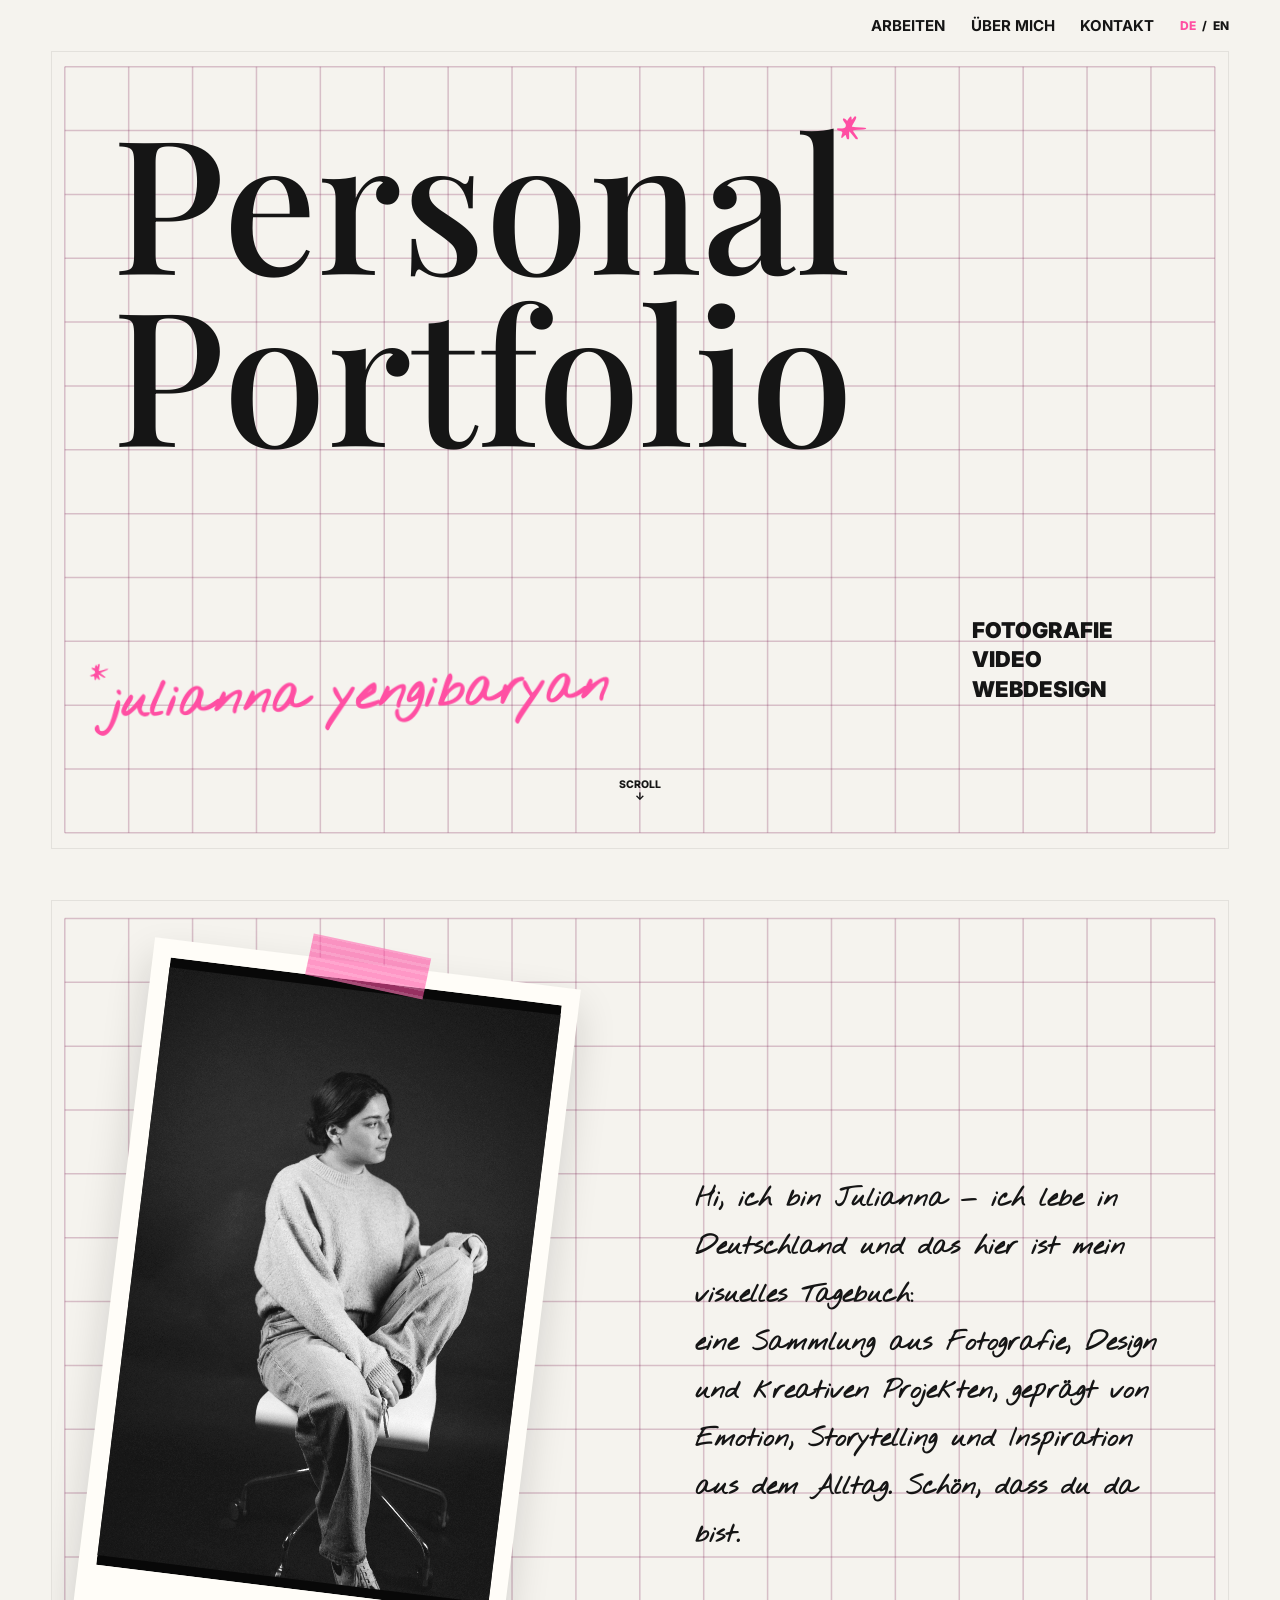
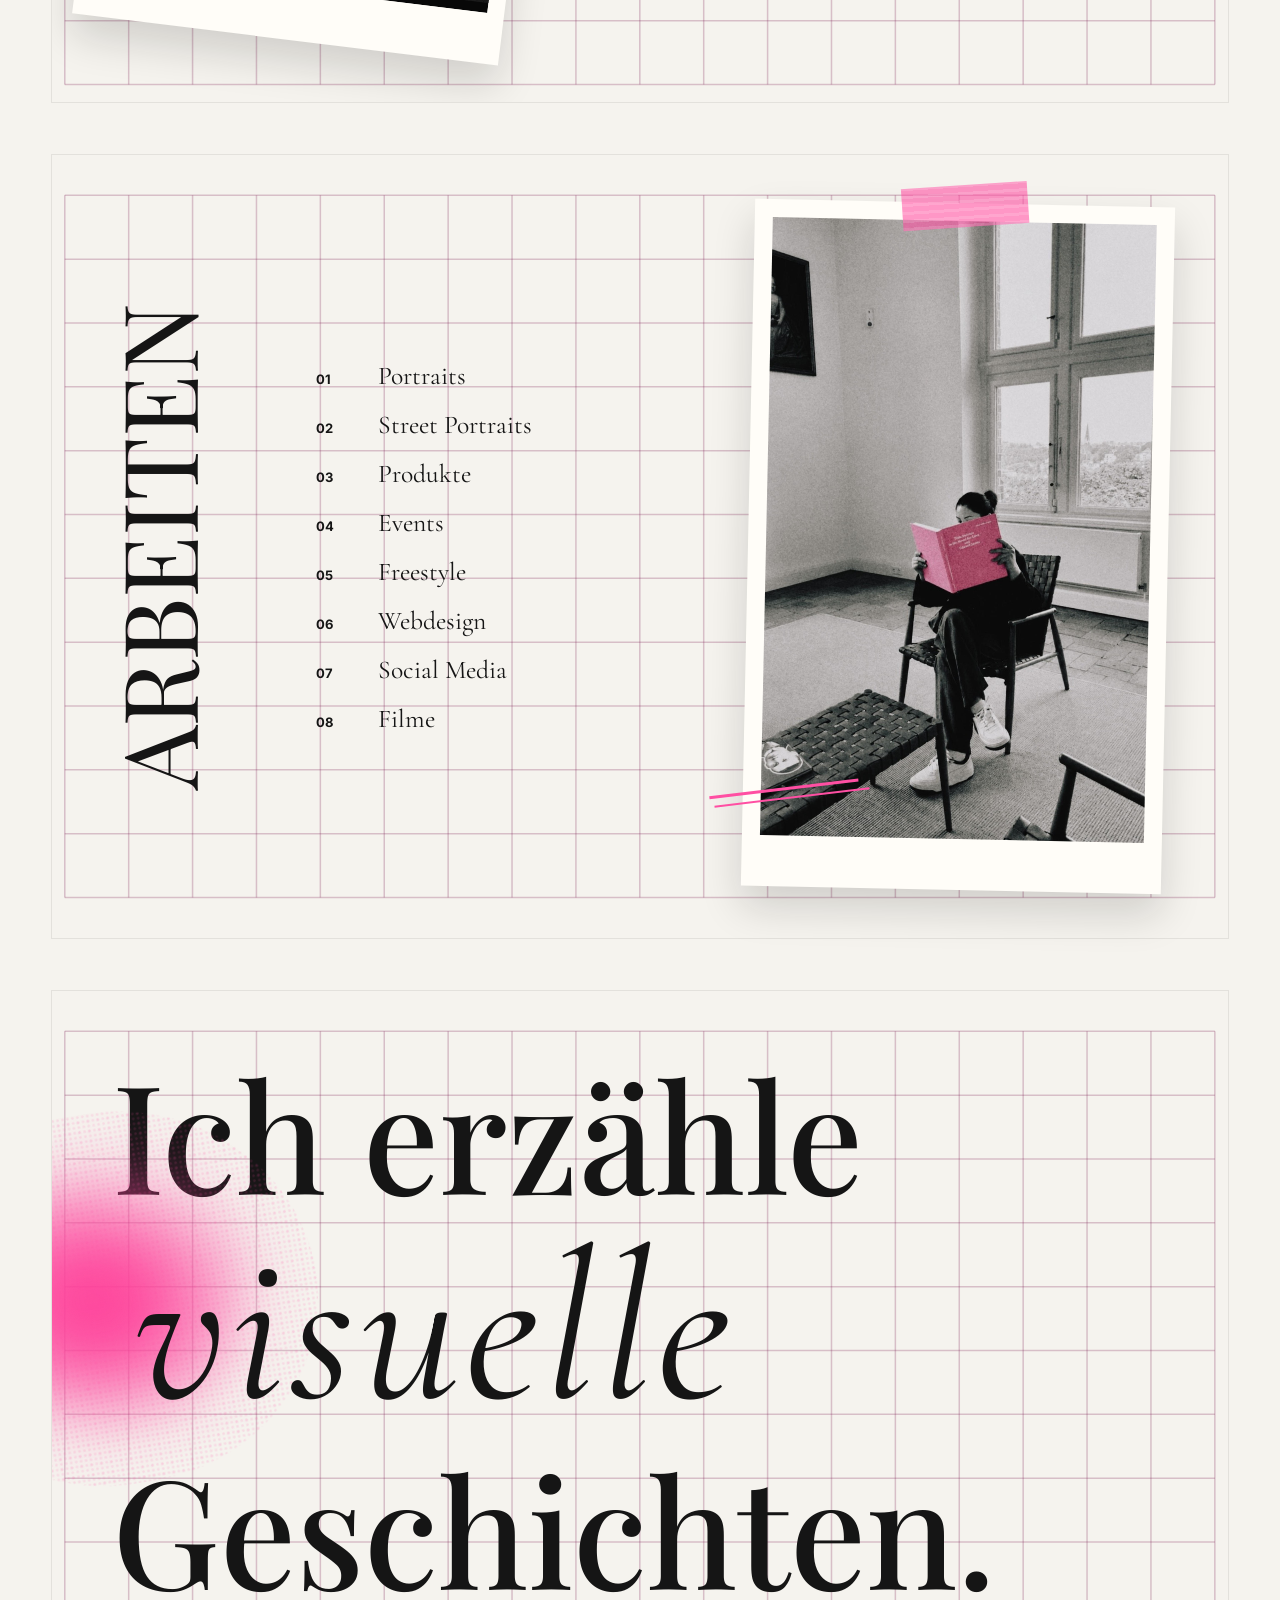
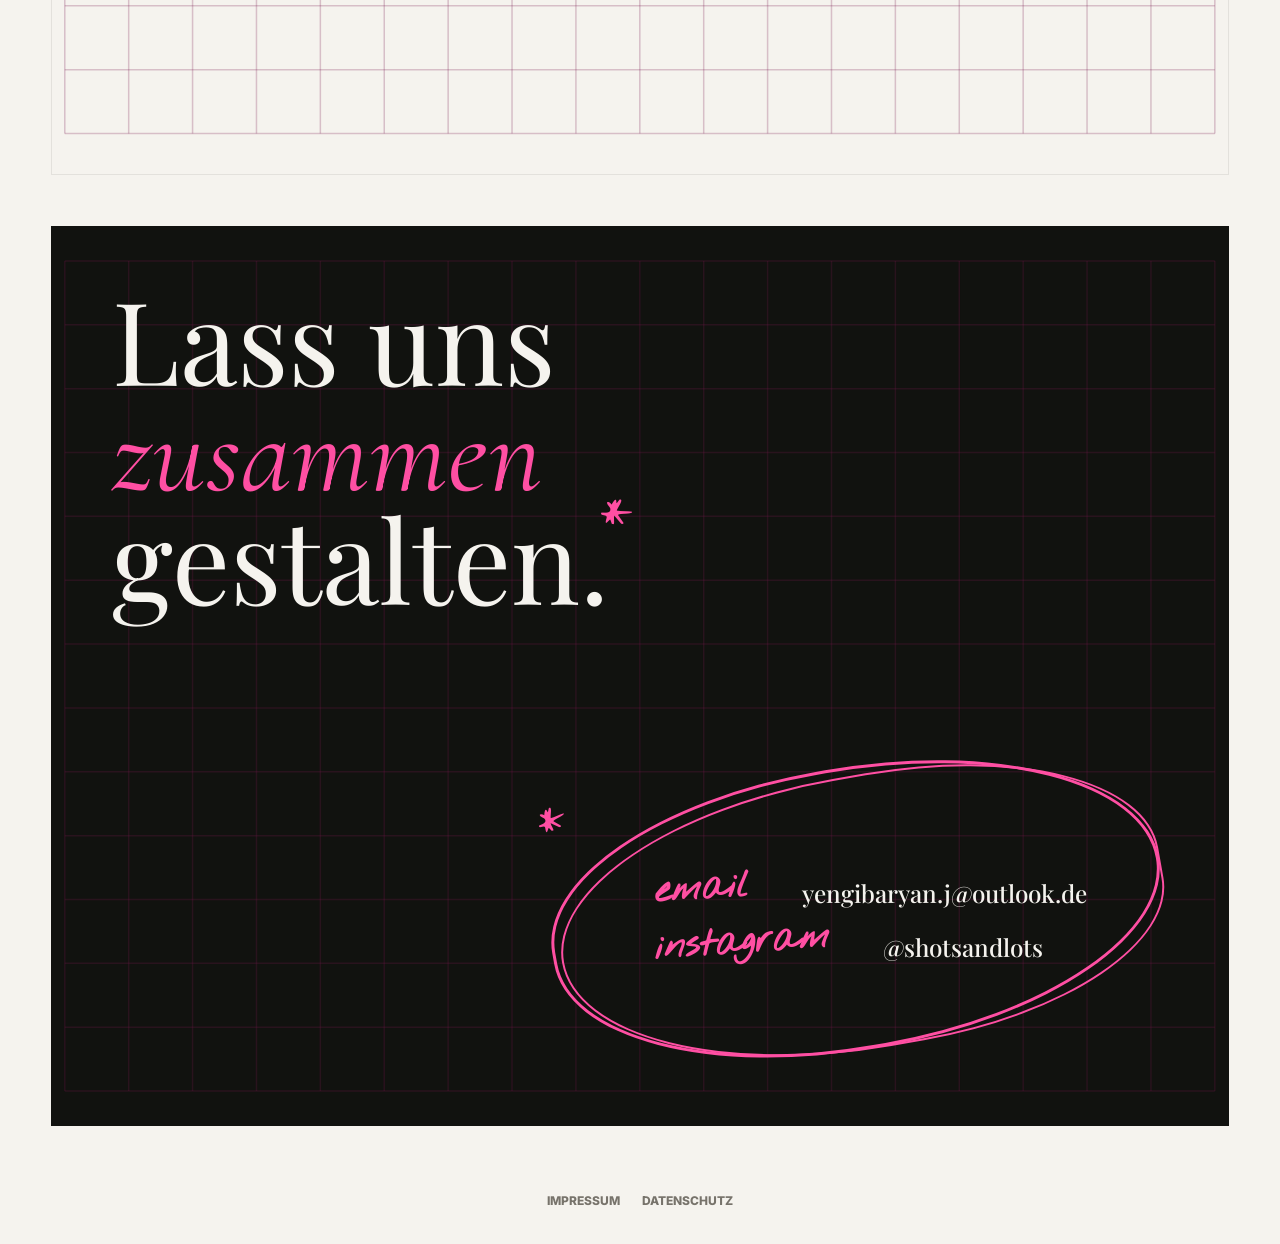
==== commit aad31fb3: "HA updates" ====
--- a/index.html
+++ b/index.html
@@ -8,8 +8,8 @@
       name="description"
       content="Creative Portfolio for Photography, Film, Web & Visual Design"
     >
-    <link rel="stylesheet" href="styles.css?v=20260624b">
-    <link rel="stylesheet" href="layout-overrides.css?v=20260624af">
+    <link rel="stylesheet" href="styles.css?v=20260706lighttext">
+    <link rel="stylesheet" href="layout-overrides.css?v=20260706lightboxnocircles">
   </head>
   <body>
     <div class="grain" aria-hidden="true"></div>
@@ -68,10 +68,10 @@
         <nav class="editorial-index" aria-label="Portfolio index">
           <a href="portraits.html"><span>01</span>Portraits</a>
           <a href="street-portraits.html"><span>02</span>Street Portraits</a>
-          <a href="produktfotografie.html"><span>03</span><em data-i18n="works.product">Produkte</em></a>
+          <a href="produkte.html"><span>03</span><em data-i18n="works.product">Produkte</em></a>
           <a href="events.html"><span>04</span>Events</a>
-          <a href="nature.html"><span>05</span>Freestyle</a>
-          <a href="mockups.html"><span>06</span>Webdesign</a>
+          <a href="freestyle.html"><span>05</span>Freestyle</a>
+          <a href="webdesign.html"><span>06</span>Webdesign</a>
           <a href="social-media.html"><span>07</span>Social Media</a>
           <a href="filme.html"><span>08</span>Filme</a>
         </nav>
@@ -128,7 +128,7 @@
           },
           works: { title: "Works", product: "Products" },
           ink: { title: "I create<br><span>visual</span><br>stories." },
-          contact: { title: "Let's<br>create<br><em class=\"contact-star-word\">together.<span class=\"pink-star quote-star\" aria-hidden=\"true\">*</span></em>", email: "email", instagram: "instagram" }
+          contact: { title: "Let’s<br>create<br><em class=\"contact-star-word\">together.<span class=\"pink-star quote-star\" aria-hidden=\"true\">*</span></em>", email: "email", instagram: "instagram" }
         }
       };
 
@@ -161,6 +161,87 @@
       });
 
       applyHomeLanguage();
+
+      const gridBoards = document.querySelectorAll(".editorial-home .board");
+      if (gridBoards.length) {
+        const readCssPixelValue = (name, fallback) => {
+          const value = getComputedStyle(document.documentElement).getPropertyValue(name);
+          const parsed = Number.parseFloat(value);
+          return Number.isFinite(parsed) ? parsed : fallback;
+        };
+
+        const findBalancedGrid = (width, height) => {
+          const targetCell = readCssPixelValue("--grid-bg-size", 64);
+          const targetPad = readCssPixelValue("--grid-bg-safe", 12);
+          const columns = Math.max(2, Math.floor((width - targetPad * 2) / targetCell));
+          const rows = Math.max(2, Math.floor((height - targetPad * 2) / targetCell));
+
+          return {
+            columns,
+            rows,
+            cell: targetCell,
+            padX: (width - columns * targetCell) / 2,
+            padY: (height - rows * targetCell) / 2
+          };
+        };
+
+        const updateGridBoard = (board) => {
+          const rect = board.getBoundingClientRect();
+          if (rect.width <= 0 || rect.height <= 0) return;
+          const { columns, rows, cell, padX, padY } = findBalancedGrid(rect.width, rect.height);
+          let grid = board.querySelector(":scope > .board-grid");
+
+          if (!grid) {
+            grid = document.createElementNS("http://www.w3.org/2000/svg", "svg");
+            grid.classList.add("board-grid");
+            grid.setAttribute("aria-hidden", "true");
+            grid.setAttribute("focusable", "false");
+            board.prepend(grid);
+          }
+
+          board.style.setProperty("--grid-cell", `${cell.toFixed(3)}px`);
+          board.style.setProperty("--grid-pad-x", `${padX.toFixed(3)}px`);
+          board.style.setProperty("--grid-pad-y", `${padY.toFixed(3)}px`);
+          grid.setAttribute("viewBox", `0 0 ${rect.width.toFixed(3)} ${rect.height.toFixed(3)}`);
+          grid.setAttribute("preserveAspectRatio", "none");
+          grid.replaceChildren();
+
+          const makeLine = (x1, y1, x2, y2) => {
+            const line = document.createElementNS("http://www.w3.org/2000/svg", "line");
+            line.setAttribute("x1", x1.toFixed(3));
+            line.setAttribute("y1", y1.toFixed(3));
+            line.setAttribute("x2", x2.toFixed(3));
+            line.setAttribute("y2", y2.toFixed(3));
+            grid.append(line);
+          };
+
+          const right = padX + columns * cell;
+          const bottom = padY + rows * cell;
+
+          for (let column = 0; column <= columns; column += 1) {
+            const x = padX + column * cell;
+            makeLine(x, padY, x, bottom);
+          }
+
+          for (let row = 0; row <= rows; row += 1) {
+            const y = padY + row * cell;
+            makeLine(padX, y, right, y);
+          }
+        };
+
+        const resizeGridObserver = new ResizeObserver((entries) => {
+          entries.forEach((entry) => updateGridBoard(entry.target));
+        });
+
+        gridBoards.forEach((board) => {
+          updateGridBoard(board);
+          resizeGridObserver.observe(board);
+        });
+
+        window.addEventListener("load", () => {
+          gridBoards.forEach(updateGridBoard);
+        });
+      }
 
       const fixedNav = document.querySelector(".home-board-nav");
       const homeStartLogo = document.querySelector(".home-start-logo");
--- a/layout-overrides.css
+++ b/layout-overrides.css
@@ -1,14 +1,15 @@
 :root {
   --grid-size: 48px;
+  --grid-bg-size: 64px;
   --grid-line: rgba(119, 22, 78, 0.24);
   --grid-safe: 12px;
+  --grid-bg-safe: 12px;
+  --grid-cell: var(--grid-size);
+  --grid-pad: var(--grid-safe);
 }
 
 body:not(:has(.editorial-home)) {
-  background:
-    linear-gradient(90deg, var(--grid-line) 1.5px, transparent 1.5px) 0 0 / var(--grid-size) var(--grid-size),
-    linear-gradient(var(--grid-line) 1.5px, transparent 1.5px) 0 0 / var(--grid-size) var(--grid-size),
-    var(--paper);
+  background: var(--paper);
 }
 
 body.collection-page,
@@ -18,13 +19,11 @@
 
 #collection-root,
 .legal-content {
+  position: relative;
   margin: 0 var(--outer-frame) var(--outer-frame);
   border: 1px solid rgba(21, 21, 21, 0.08);
   box-sizing: border-box;
-  background:
-    linear-gradient(90deg, var(--grid-line) 1.5px, transparent 1.5px) 0 0 / var(--grid-size) var(--grid-size),
-    linear-gradient(var(--grid-line) 1.5px, transparent 1.5px) 0 0 / var(--grid-size) var(--grid-size),
-    var(--paper);
+  background: var(--paper);
 }
 
 #collection-root {
@@ -57,7 +56,13 @@
   left: calc(var(--outer-frame) + 24px);
 }
 
+.home-start-logo {
+  display: none;
+  top: calc(var(--outer-frame) + 24px);
+}
+
 .home-board-nav {
+  top: calc(var(--outer-frame) + 24px);
   right: calc(var(--outer-frame) + 24px);
 }
 
@@ -95,25 +100,35 @@
 }
 
 .editorial-home {
-  padding-top: 0;
+  padding: var(--outer-frame);
 }
 
 .board-hero {
-  min-height: calc(100svh - var(--outer-frame));
+  min-height: calc(100svh - var(--outer-frame) * 2);
 }
 
 .editorial-home .board:not(.board-quote) {
-  background:
-    linear-gradient(90deg, var(--grid-line) 1.5px, transparent 1.5px) 0 0 / var(--grid-size) var(--grid-size),
-    linear-gradient(var(--grid-line) 1.5px, transparent 1.5px) 0 0 / var(--grid-size) var(--grid-size),
-    var(--paper);
+  background: var(--paper);
 }
 
 .editorial-home .board-quote {
-  background:
-    linear-gradient(90deg, var(--grid-line) 1.5px, transparent 1.5px) 0 0 / var(--grid-size) var(--grid-size),
-    linear-gradient(var(--grid-line) 1.5px, transparent 1.5px) 0 0 / var(--grid-size) var(--grid-size),
-    #11120f;
+  background: #11120f;
+}
+
+.board-grid {
+  position: absolute;
+  inset: 0;
+  z-index: 0;
+  display: block;
+  width: 100%;
+  height: 100%;
+  pointer-events: none;
+}
+
+.board-grid line {
+  stroke: var(--grid-line);
+  stroke-width: 1.5;
+  vector-effect: non-scaling-stroke;
 }
 
 .collection-hand,
@@ -227,8 +242,8 @@
     margin: 0;
     padding: 0;
     border: 0;
-    gap: clamp(22px, 2.4vw, 36px);
-    transform: translate(-50%, -50%) rotate(90deg);
+    gap: clamp(18px, 2.1vw, 34px);
+    transform: translate(-50%, -50%) rotate(-90deg);
     transform-origin: center;
   }
 
@@ -238,7 +253,7 @@
     border: 0;
     color: var(--ink);
     font-family: "Playfair Display", "Cormorant Garamond", Georgia, serif;
-    font-size: clamp(13px, 0.9vw, 15px);
+    font-size: clamp(16px, 1.18vw, 23px);
     font-weight: 500;
     letter-spacing: 0;
     line-height: 1;
@@ -258,6 +273,93 @@
 body[data-collection="produkt"] .collection-group-heading p {
   width: min(100%, 1040px);
   max-width: 1040px;
+}
+
+/* Final home ink title override. */
+.board-ink .ink-hero-title {
+  line-height: 0.96;
+}
+
+.board-ink .ink-hero-title span {
+  font-size: 1em;
+  transform: translateX(clamp(10px, 1.6vw, 28px)) scaleX(1.58);
+  transform-origin: left center;
+}
+
+body[data-language="en"] .board-ink .ink-hero-title span {
+  transform: translateX(clamp(10px, 1.6vw, 28px)) scaleX(1.28);
+}
+
+@media (max-width: 680px) {
+  .editorial-home .board-ink .ink-hero-title {
+    line-height: 1.12;
+  }
+
+  .editorial-home .board-ink .ink-hero-title span {
+    font-size: 1em;
+    transform: scaleX(1.58);
+    transform-origin: left center;
+  }
+
+  body[data-language="en"] .editorial-home .board-ink .ink-hero-title span {
+    transform: scaleX(1.28);
+  }
+}
+
+/* Home ink title spacing. */
+.board-ink .ink-hero-title {
+  line-height: 0.96;
+}
+
+.board-ink .ink-hero-title span {
+  font-size: 1em;
+}
+
+@media (max-width: 680px) {
+  .editorial-home .board-ink .ink-hero-title {
+    line-height: 1.12;
+  }
+
+  .editorial-home .board-ink .ink-hero-title span {
+    font-size: 1em;
+  }
+}
+
+/* Final visual/stories width matching. */
+.board-ink .ink-hero-title span {
+  font-size: 1.42em;
+  letter-spacing: 0.025em;
+  transform: translateX(clamp(10px, 1.6vw, 28px));
+  transform-origin: left center;
+}
+
+body[data-language="en"] .board-ink .ink-hero-title span {
+  font-size: 1.28em;
+  letter-spacing: 0.015em;
+  transform: translateX(clamp(10px, 1.6vw, 28px));
+}
+
+body[data-language="de"] .board-ink .ink-hero-title {
+  line-height: 1.08;
+}
+
+@media (max-width: 680px) {
+  .editorial-home .board-ink .ink-hero-title span {
+    font-size: 1.16em;
+    letter-spacing: 0.025em;
+    transform: none;
+    transform-origin: left center;
+  }
+
+  body[data-language="en"] .editorial-home .board-ink .ink-hero-title span {
+    font-size: 1.08em;
+    letter-spacing: 0.015em;
+    transform: none;
+  }
+
+  body[data-language="de"] .editorial-home .board-ink .ink-hero-title {
+    line-height: 1.2;
+  }
 }
 
 .hero-fields,
@@ -539,6 +641,59 @@
   display: none !important;
 }
 
+body.collection-page #collection-root,
+body.legal-page .legal-content {
+  width: auto;
+  max-width: none;
+  margin: var(--outer-frame);
+  background: var(--paper);
+}
+
+body.collection-page #collection-root,
+body.legal-page .legal-content {
+  min-height: calc(100svh - var(--outer-frame) * 2);
+}
+
+@media (min-width: 681px) {
+  body.collection-page .site-header .brand,
+  body.legal-page .site-header .brand {
+    top: calc(var(--outer-frame) + 24px);
+  }
+
+  body.collection-page .site-header .main-nav,
+  body.legal-page .site-header .main-nav {
+    top: calc(var(--outer-frame) + 38px);
+  }
+
+  body.collection-page .collection-hero {
+    padding-top: calc(var(--grid-size) * 2.5);
+  }
+
+  body.collection-page .collection-groups,
+  body.collection-page .collection-project-links,
+  body.collection-page .collection-group-heading,
+  body.collection-page .collection-gallery,
+  body[data-collection="produkt"] .collection-gallery,
+  body[data-collection="filme"] .collection-groups,
+  body[data-collection="social"] .collection-groups {
+    box-sizing: border-box;
+    width: min(1600px, calc(100% - var(--grid-size) * 4));
+    max-width: none;
+    margin-right: auto;
+    margin-left: auto;
+  }
+
+  body.collection-page .collection-gallery,
+  body[data-collection="produkt"] .collection-gallery {
+    padding-right: calc(var(--grid-size) * 2);
+    padding-left: calc(var(--grid-size) * 2);
+  }
+
+  body[data-collection="social"] .collection-group-heading {
+    transform: none;
+  }
+}
+
 @media (max-width: 680px) {
   :root {
     --grid-size: 36px;
@@ -546,7 +701,7 @@
   }
 
   .editorial-home {
-    padding-top: 0;
+    padding: 24px;
   }
 
   #collection-root,
@@ -554,16 +709,26 @@
     margin: 0 24px 24px;
   }
 
+  body.collection-page #collection-root,
+  body.legal-page .legal-content {
+    width: auto;
+    max-width: none;
+    margin: 24px;
+    min-height: calc(100svh - 48px);
+  }
+
   .board-hero {
-    min-height: calc(100svh - 24px);
+    min-height: calc(100svh - 48px);
   }
 
   .home-start-logo,
   .site-header .brand {
+    top: 28px;
     left: 28px;
   }
 
   .home-board-nav {
+    top: 28px;
     right: 28px;
   }
 
@@ -690,3 +855,770 @@
     transform: none;
   }
 }
+
+/* Mobile correction for the ink section on the home page. */
+@media (max-width: 680px) {
+  .editorial-home .board-ink {
+    min-height: 100svh;
+    height: auto;
+    display: flex;
+    align-items: flex-start;
+    justify-content: center;
+    padding: 10.5rem 1.4rem 4rem;
+    overflow: hidden;
+  }
+
+  .editorial-home .board-ink .ink-hero-title {
+    position: static;
+    top: auto;
+    left: auto;
+    transform: none;
+    width: 100%;
+    max-width: 22rem;
+    margin: 0;
+    font-size: clamp(3rem, 14vw, 4.4rem);
+    line-height: 1.02;
+  }
+}
+
+/* Unified, larger galleries with equal horizontal and vertical image gaps. */
+:root {
+  --gallery-gap: clamp(18px, 2.2vw, 34px);
+}
+
+body.collection-page .collection-gallery,
+body[data-collection="produkt"] .collection-gallery,
+body[data-collection="filme"] .collection-gallery,
+body[data-collection="social"] .collection-gallery,
+body:is([data-collection="mockups"], [data-collection="social"]) .collection-gallery {
+  box-sizing: border-box;
+  width: min(1760px, calc(100% - var(--grid-size) * 2));
+  max-width: none;
+  margin-right: auto;
+  margin-left: auto;
+  padding: var(--grid-size) 0 calc(var(--grid-size) * 1.5);
+  column-gap: var(--gallery-gap);
+}
+
+body.collection-page .collection-item {
+  margin-bottom: var(--gallery-gap);
+}
+
+body.collection-page .collection-group:has(.collection-video) .collection-gallery,
+body.collection-page .collection-gallery:has(.collection-video),
+body.collection-page .collection-group-social-media .collection-gallery,
+body[data-collection="filme"] .collection-gallery,
+body[data-collection="social"] .collection-gallery {
+  gap: var(--gallery-gap);
+}
+
+body.collection-page .collection-group-social-media .collection-gallery,
+body[data-collection="social"] .collection-gallery {
+  width: min(1180px, calc(100% - var(--grid-size) * 2));
+  grid-template-columns: repeat(2, minmax(0, 1fr));
+}
+
+body:is([data-collection="mockups"], [data-collection="social"]) .collection-groups,
+body[data-collection="filme"] .collection-groups {
+  width: min(1760px, calc(100% - var(--grid-size) * 2));
+}
+
+body[data-collection="produkt"] .collection-gallery {
+  padding-right: 0;
+  padding-left: 0;
+}
+
+@media (max-width: 680px) {
+  :root {
+    --gallery-gap: 18px;
+  }
+
+  body.collection-page .collection-gallery,
+  body[data-collection="produkt"] .collection-gallery,
+  body[data-collection="filme"] .collection-gallery,
+  body[data-collection="social"] .collection-gallery,
+  body:is([data-collection="mockups"], [data-collection="social"]) .collection-gallery {
+    width: calc(100% - var(--grid-size));
+    max-width: none;
+    padding: var(--grid-size) 0 calc(var(--grid-size) * 1.25);
+    column-count: 1;
+    column-gap: var(--gallery-gap);
+  }
+
+  body.collection-page .collection-group-social-media .collection-gallery,
+  body[data-collection="social"] .collection-gallery {
+    grid-template-columns: 1fr;
+  }
+}
+
+/* Legal pages use the same framed grid surface and typography scale as Works. */
+body.legal-page .legal-content {
+  padding: calc(var(--grid-size) * 2.5) calc(var(--grid-size) * 2) calc(var(--grid-size) * 1.75);
+}
+
+body.legal-page .legal-content .collection-hand {
+  width: fit-content;
+  margin: 0 0 18px;
+  color: var(--pink);
+  font-family: var(--hand);
+  font-size: clamp(20px, 2vw, 34px);
+  font-weight: 700;
+  line-height: 1;
+  transform: rotate(-2deg);
+}
+
+body.legal-page .legal-content h1 {
+  max-width: 1080px;
+  margin: 0 0 calc(var(--grid-size) * 1.25);
+  font-family: "Playfair Display", "Cormorant Garamond", Georgia, serif;
+  font-size: clamp(46px, 7vw, 112px);
+  font-weight: 500;
+  line-height: 0.9;
+}
+
+body.legal-page .legal-content section {
+  display: grid;
+  grid-template-columns: minmax(240px, 420px) minmax(0, 760px);
+  gap: var(--gallery-gap);
+  align-items: start;
+  width: min(1600px, calc(100% - var(--grid-size) * 2));
+  max-width: none;
+  margin-right: auto;
+  margin-left: auto;
+  padding: var(--grid-size) 0;
+  border-top: 0;
+}
+
+body.legal-page .legal-content h2 {
+  margin: 0;
+  font-family: "Playfair Display", "Cormorant Garamond", Georgia, serif;
+  font-size: clamp(32px, 4.6vw, 78px);
+  font-weight: 500;
+  line-height: 0.94;
+}
+
+body.legal-page .legal-content p {
+  max-width: 760px;
+  margin: 0;
+  color: var(--ink);
+  font-size: clamp(17px, 1.35vw, 22px);
+  line-height: 1.55;
+}
+
+body.legal-page .legal-content section p + p {
+  margin-top: 0.45em;
+}
+
+body.legal-page .legal-content a {
+  color: var(--pink);
+  border-bottom: 1px solid rgba(255, 79, 163, 0.55);
+  text-decoration: none;
+}
+
+@media (max-width: 680px) {
+  body.legal-page .legal-content {
+    padding: calc(var(--grid-size) * 2) calc(var(--grid-size) / 2) calc(var(--grid-size) * 1.5);
+  }
+
+  body.legal-page .legal-content section {
+    grid-template-columns: 1fr;
+    width: calc(100% - var(--grid-size));
+    padding: var(--grid-size) 0;
+  }
+
+  body.legal-page .legal-content h1 {
+    font-size: clamp(42px, 15vw, 72px);
+  }
+
+  body.legal-page .legal-content h2 {
+    font-size: clamp(30px, 10vw, 48px);
+  }
+}
+
+/* Larger media layouts for Webdesign, Filme and Social Media. */
+body[data-collection="mockups"] .collection-groups,
+body[data-collection="filme"] .collection-groups,
+body[data-collection="social"] .collection-groups {
+  width: min(1760px, calc(100% - var(--grid-size) * 2));
+  gap: calc(var(--grid-size) * 2);
+}
+
+body[data-collection="mockups"] .collection-group,
+body[data-collection="filme"] .collection-group,
+body[data-collection="social"] .collection-group {
+  grid-template-columns: minmax(420px, 0.88fr) minmax(620px, 1.35fr);
+  gap: calc(var(--grid-size) * 1.35);
+  align-items: start;
+  justify-content: center;
+}
+
+body[data-collection="mockups"] .collection-group-heading,
+body[data-collection="filme"] .collection-group-heading,
+body[data-collection="social"] .collection-group-heading {
+  width: 100%;
+  max-width: 560px;
+  justify-self: end;
+  transform: none;
+}
+
+body[data-collection="mockups"] .collection-group-heading p,
+body[data-collection="filme"] .collection-group-heading p,
+body[data-collection="social"] .collection-group-heading p {
+  max-width: 560px;
+  font-size: clamp(24px, 2.25vw, 38px);
+  line-height: 1.22;
+}
+
+body[data-collection="mockups"] .collection-gallery,
+body[data-collection="filme"] .collection-gallery,
+body[data-collection="social"] .collection-gallery,
+body.collection-page .collection-group-social-media .collection-gallery {
+  width: 100%;
+  max-width: none;
+  justify-self: stretch;
+  padding-top: 0;
+}
+
+body[data-collection="mockups"] .collection-gallery {
+  column-count: 1;
+}
+
+body[data-collection="mockups"] .collection-image-button,
+body[data-collection="mockups"] .collection-item img {
+  width: 100%;
+  max-height: min(82vh, 920px);
+  object-fit: contain;
+}
+
+body[data-collection="filme"] .collection-gallery {
+  grid-template-columns: repeat(auto-fit, minmax(min(100%, 520px), 1fr));
+}
+
+body[data-collection="social"] .collection-gallery,
+body.collection-page .collection-group-social-media .collection-gallery {
+  grid-template-columns: repeat(2, minmax(0, 1fr));
+}
+
+body[data-collection="filme"] .collection-video-button video,
+body[data-collection="social"] .collection-video-button video,
+body.collection-page .collection-group-social-media .collection-video video {
+  max-height: min(82vh, 920px);
+}
+
+@media (max-width: 900px) {
+  body[data-collection="mockups"] .collection-group,
+  body[data-collection="filme"] .collection-group,
+  body[data-collection="social"] .collection-group {
+    grid-template-columns: 1fr;
+    gap: var(--grid-size);
+  }
+
+  body[data-collection="mockups"] .collection-group-heading,
+  body[data-collection="filme"] .collection-group-heading,
+  body[data-collection="social"] .collection-group-heading {
+    max-width: 760px;
+    justify-self: start;
+  }
+}
+
+@media (max-width: 680px) {
+  body[data-collection="social"] .collection-gallery,
+  body.collection-page .collection-group-social-media .collection-gallery {
+    grid-template-columns: 1fr;
+  }
+
+  body[data-collection="filme"] .collection-video-button video,
+  body[data-collection="social"] .collection-video-button video,
+  body.collection-page .collection-group-social-media .collection-video video {
+    max-height: 78vh;
+  }
+}
+
+/* Product page text aligns with the other collection pages. */
+body[data-collection="produkt"] .collection-groups,
+body[data-collection="produkt"] .collection-group {
+  justify-items: stretch;
+  text-align: left;
+}
+
+body[data-collection="produkt"] .collection-group-heading {
+  width: min(1600px, calc(100% - var(--grid-size) * 2));
+  margin-right: auto;
+  margin-left: 0;
+  justify-items: stretch;
+  text-align: left;
+}
+
+body[data-collection="produkt"] .collection-group-heading h2,
+body[data-collection="produkt"] .collection-group-heading p {
+  justify-self: start;
+  text-align: left;
+  transform: none;
+}
+
+body[data-collection="produkt"] .collection-group-heading p {
+  width: min(100%, 1040px);
+  max-width: 1040px;
+}
+
+/* Final home ink title override. */
+.board-ink .ink-hero-title {
+  line-height: 0.96;
+}
+
+.board-ink .ink-hero-title span {
+  font-size: 1em;
+}
+
+@media (max-width: 680px) {
+  .editorial-home .board-ink .ink-hero-title {
+    line-height: 1.12;
+  }
+
+  .editorial-home .board-ink .ink-hero-title span {
+    font-size: 1em;
+  }
+}
+
+/* Final visual/stories width matching. */
+.board-ink .ink-hero-title span {
+  transform: translateX(clamp(10px, 1.6vw, 28px)) scaleX(1.58);
+  transform-origin: left center;
+}
+
+body[data-language="en"] .board-ink .ink-hero-title span {
+  transform: translateX(clamp(10px, 1.6vw, 28px)) scaleX(1.28);
+}
+
+@media (max-width: 680px) {
+  .editorial-home .board-ink .ink-hero-title span {
+    transform: scaleX(1.58);
+    transform-origin: left center;
+  }
+
+  body[data-language="en"] .editorial-home .board-ink .ink-hero-title span {
+    transform: scaleX(1.28);
+  }
+}
+
+/* Natural final ink word proportions. */
+.board-ink .ink-hero-title span {
+  font-size: 1.16em;
+  letter-spacing: 0.025em;
+  transform: translateX(clamp(10px, 1.6vw, 28px));
+  transform-origin: left center;
+}
+
+body[data-language="en"] .board-ink .ink-hero-title span {
+  font-size: 1.08em;
+  letter-spacing: 0.015em;
+  transform: translateX(clamp(10px, 1.6vw, 28px));
+}
+
+body[data-language="de"] .board-ink .ink-hero-title {
+  line-height: 1.08;
+}
+
+@media (max-width: 680px) {
+  .editorial-home .board-ink .ink-hero-title span {
+    font-size: 1.42em;
+    letter-spacing: 0.025em;
+    transform: none;
+  }
+
+  body[data-language="en"] .editorial-home .board-ink .ink-hero-title span {
+    font-size: 1.28em;
+    letter-spacing: 0.015em;
+    transform: none;
+  }
+
+  body[data-language="de"] .editorial-home .board-ink .ink-hero-title {
+    line-height: 1.2;
+  }
+}
+
+/* Final ink middle-word width via natural font size. */
+.board-ink .ink-hero-title span {
+  font-size: 1.42em;
+  letter-spacing: 0.025em;
+  transform: translateX(clamp(10px, 1.6vw, 28px));
+}
+
+body[data-language="en"] .board-ink .ink-hero-title span {
+  font-size: 1.28em;
+  letter-spacing: 0.015em;
+  transform: translateX(clamp(10px, 1.6vw, 28px));
+}
+
+/* End override: top controls sit in the empty paper frame, outside the grid. */
+:root {
+  --top-frame-height: clamp(78px, 7.2vw, 96px);
+  --top-chrome-y: 8px;
+}
+
+.home-chrome,
+.site-header,
+.collection-page .site-header,
+.legal-page .site-header {
+  position: fixed;
+  inset: 0 0 auto;
+  z-index: 120;
+  height: var(--top-frame-height);
+  min-height: var(--top-frame-height);
+  padding: 0;
+  background: var(--paper);
+  border: 0;
+  box-shadow: none;
+  backdrop-filter: none;
+}
+
+.home-start-logo {
+  display: none;
+  top: var(--top-chrome-y);
+  left: var(--outer-frame);
+  z-index: 121;
+}
+
+.site-header .brand {
+  position: fixed;
+  top: var(--top-chrome-y);
+  left: var(--outer-frame);
+  z-index: 121;
+}
+
+.home-board-nav {
+  position: fixed;
+  top: calc(var(--top-chrome-y) + 8px);
+  right: var(--outer-frame);
+  z-index: 121;
+}
+
+.site-header .main-nav {
+  position: fixed;
+  top: calc(var(--top-chrome-y) + 8px);
+  right: calc(var(--outer-frame) + 74px);
+  z-index: 121;
+}
+
+.site-header .language-toggle {
+  position: fixed;
+  top: calc(var(--top-chrome-y) + 11px);
+  right: var(--outer-frame);
+  z-index: 121;
+}
+
+body:has(.editorial-home) .site-header {
+  display: none;
+}
+
+.editorial-home {
+  padding-top: var(--top-frame-height) !important;
+}
+
+#collection-root,
+.legal-content {
+  margin-top: var(--top-frame-height) !important;
+}
+
+@media (max-width: 680px) {
+  :root {
+    --top-frame-height: 64px;
+    --top-chrome-y: 6px;
+  }
+
+  .home-chrome,
+  .site-header,
+  .collection-page .site-header,
+  .legal-page .site-header {
+    height: var(--top-frame-height);
+    min-height: var(--top-frame-height);
+  }
+
+  .site-header .brand {
+    top: 6px;
+    left: 24px;
+  }
+
+  .home-mobile-menu-toggle,
+  .site-header .mobile-menu-toggle {
+    top: 8px;
+    right: 24px;
+  }
+
+  .home-board-nav {
+    top: var(--top-frame-height);
+    right: 24px;
+  }
+
+  .site-header .main-nav {
+    top: var(--top-frame-height);
+    right: 24px;
+  }
+
+  .site-header .language-toggle {
+    top: 23px;
+    right: 82px;
+  }
+
+  .editorial-home {
+    padding-top: var(--top-frame-height) !important;
+  }
+
+  #collection-root,
+  .legal-content,
+  body.collection-page #collection-root,
+  body.legal-page .legal-content {
+    margin-top: var(--top-frame-height) !important;
+  }
+}
+
+/* Final alignment: subpage nav matches the home nav exactly. */
+.site-header .main-nav {
+  position: fixed;
+  top: calc(var(--top-chrome-y) + 8px);
+  right: var(--outer-frame);
+  z-index: 121;
+  display: flex;
+  gap: clamp(18px, 2vw, 34px);
+  align-items: center;
+}
+
+.site-header .main-nav .language-toggle {
+  position: static;
+  top: auto;
+  right: auto;
+  z-index: auto;
+}
+
+@media (max-width: 680px) {
+  .site-header .main-nav {
+    top: var(--top-frame-height);
+    right: 24px;
+  }
+
+  .site-header .main-nav .language-toggle {
+    position: static;
+  }
+}
+
+/* Screenshot fix: keep the top navigation clearly inside the empty paper frame. */
+:root {
+  --top-frame-height: var(--outer-frame);
+  --top-logo-y: 6px;
+  --top-nav-y: 16px;
+}
+
+.home-chrome,
+.site-header,
+.collection-page .site-header,
+.legal-page .site-header {
+  height: var(--top-frame-height) !important;
+  min-height: var(--top-frame-height) !important;
+  background: var(--paper) !important;
+}
+
+.home-start-logo {
+  display: none !important;
+}
+
+.site-header .brand {
+  top: var(--top-logo-y) !important;
+  left: var(--outer-frame) !important;
+}
+
+.home-board-nav,
+.site-header .main-nav {
+  top: var(--top-nav-y) !important;
+  right: var(--outer-frame) !important;
+}
+
+.site-header .main-nav .language-toggle {
+  position: static !important;
+  top: auto !important;
+  right: auto !important;
+}
+
+.editorial-home {
+  padding-top: var(--top-frame-height) !important;
+}
+
+#collection-root,
+.legal-content {
+  margin-top: var(--top-frame-height) !important;
+}
+
+@media (max-width: 680px) {
+  :root {
+    --top-frame-height: 24px;
+    --top-logo-y: 28px;
+    --top-nav-y: 28px;
+  }
+
+  .site-header .brand {
+    left: 24px !important;
+  }
+
+  .home-board-nav,
+  .site-header .main-nav {
+    right: 24px !important;
+  }
+}
+
+/* Final works/overlay fixes. */
+@media (min-width: 681px) {
+  body.collection-page .collection-switcher {
+    top: calc(50% + 34px) !important;
+    display: flex !important;
+    flex-direction: row-reverse !important;
+  }
+}
+
+.collection-item:hover::after {
+  content: none !important;
+}
+
+.collection-image-button {
+  position: relative;
+  overflow: hidden;
+}
+
+.collection-image-button::after,
+.collection-video-button > span {
+  position: absolute;
+  left: 18px;
+  bottom: 18px;
+  z-index: 3;
+  color: var(--pink);
+  font-family: var(--hand);
+  font-size: 24px;
+  font-weight: 700;
+  line-height: 1;
+  opacity: 0;
+  transform: rotate(-4deg);
+  transition: opacity 160ms ease;
+}
+
+.collection-image-button::after {
+  content: "larger";
+}
+
+.collection-video-button::after {
+  content: none;
+}
+
+.collection-image-button:hover::after,
+.collection-image-button:focus-visible::after,
+.collection-video-button:hover > span,
+.collection-video-button:focus-visible > span {
+  opacity: 1;
+}
+
+/* Works title/text font swap. */
+body.collection-page .collection-group-heading h2,
+body.collection-page .collection-group-heading h2 a {
+  font-family: "Playfair Display", "Cormorant Garamond", Georgia, serif !important;
+  font-weight: 500 !important;
+  letter-spacing: 0 !important;
+}
+
+body.collection-page .collection-group-heading p {
+  font-family: "The Secret Things", var(--hand) !important;
+  font-size: clamp(28px, 2.35vw, 42px) !important;
+  line-height: 1.16 !important;
+  font-weight: 400 !important;
+  letter-spacing: 0 !important;
+}
+
+/* Final legal page spacing. */
+body.legal-page {
+  padding-top: 0 !important;
+}
+
+body.legal-page .legal-content {
+  display: block !important;
+  margin-top: var(--outer-frame) !important;
+  padding-top: calc(var(--grid-size) * 0.45) !important;
+  padding-bottom: calc(var(--grid-size) * 2) !important;
+}
+
+body.legal-page .legal-content h1 {
+  margin-bottom: calc(var(--grid-size) * 1.5) !important;
+}
+
+body.legal-page .legal-content section {
+  display: block !important;
+  max-width: min(100%, 980px) !important;
+  margin: 0 0 calc(var(--grid-size) * 1.6) !important;
+  padding: 0 !important;
+}
+
+body.legal-page .legal-content h2 {
+  margin: 0 0 calc(var(--grid-size) * 0.45) !important;
+  line-height: 1.15 !important;
+}
+
+body.legal-page .legal-content p {
+  max-width: 920px !important;
+  margin: 0 0 calc(var(--grid-size) * 0.45) !important;
+  line-height: 1.55 !important;
+}
+
+/* Final lightbox control centering. */
+.lightbox-nav,
+.lightbox .close-lightbox {
+  display: grid !important;
+  place-items: center !important;
+  padding: 0 !important;
+  overflow: hidden !important;
+  font-size: 0 !important;
+  line-height: 1 !important;
+  text-align: center !important;
+}
+
+.lightbox-nav::before,
+.lightbox .close-lightbox::before {
+  position: absolute !important;
+  inset: 0 !important;
+  display: flex !important;
+  align-items: center !important;
+  justify-content: center !important;
+  color: currentColor !important;
+  font-family: Inter, Helvetica, Arial, sans-serif !important;
+  font-weight: 500 !important;
+  line-height: 1 !important;
+  transform: translateY(-0.03em) !important;
+}
+
+.lightbox-prev::before {
+  content: "←";
+  font-size: clamp(28px, 3vw, 46px) !important;
+}
+
+.lightbox-next::before {
+  content: "→";
+  font-size: clamp(28px, 3vw, 46px) !important;
+}
+
+.lightbox .close-lightbox::before {
+  content: "×";
+  font-size: clamp(24px, 1.9vw, 32px) !important;
+}
+
+/* Remove circular lightbox button frames. */
+.lightbox-nav,
+.close-lightbox,
+.lightbox .close-lightbox {
+  border: 0 !important;
+  border-radius: 0 !important;
+  background: transparent !important;
+  box-shadow: none !important;
+}
+
+.lightbox-nav:hover,
+.lightbox-nav:focus-visible,
+.close-lightbox:hover,
+.close-lightbox:focus-visible {
+  color: var(--paper) !important;
+  background: transparent !important;
+  outline: none !important;
+}
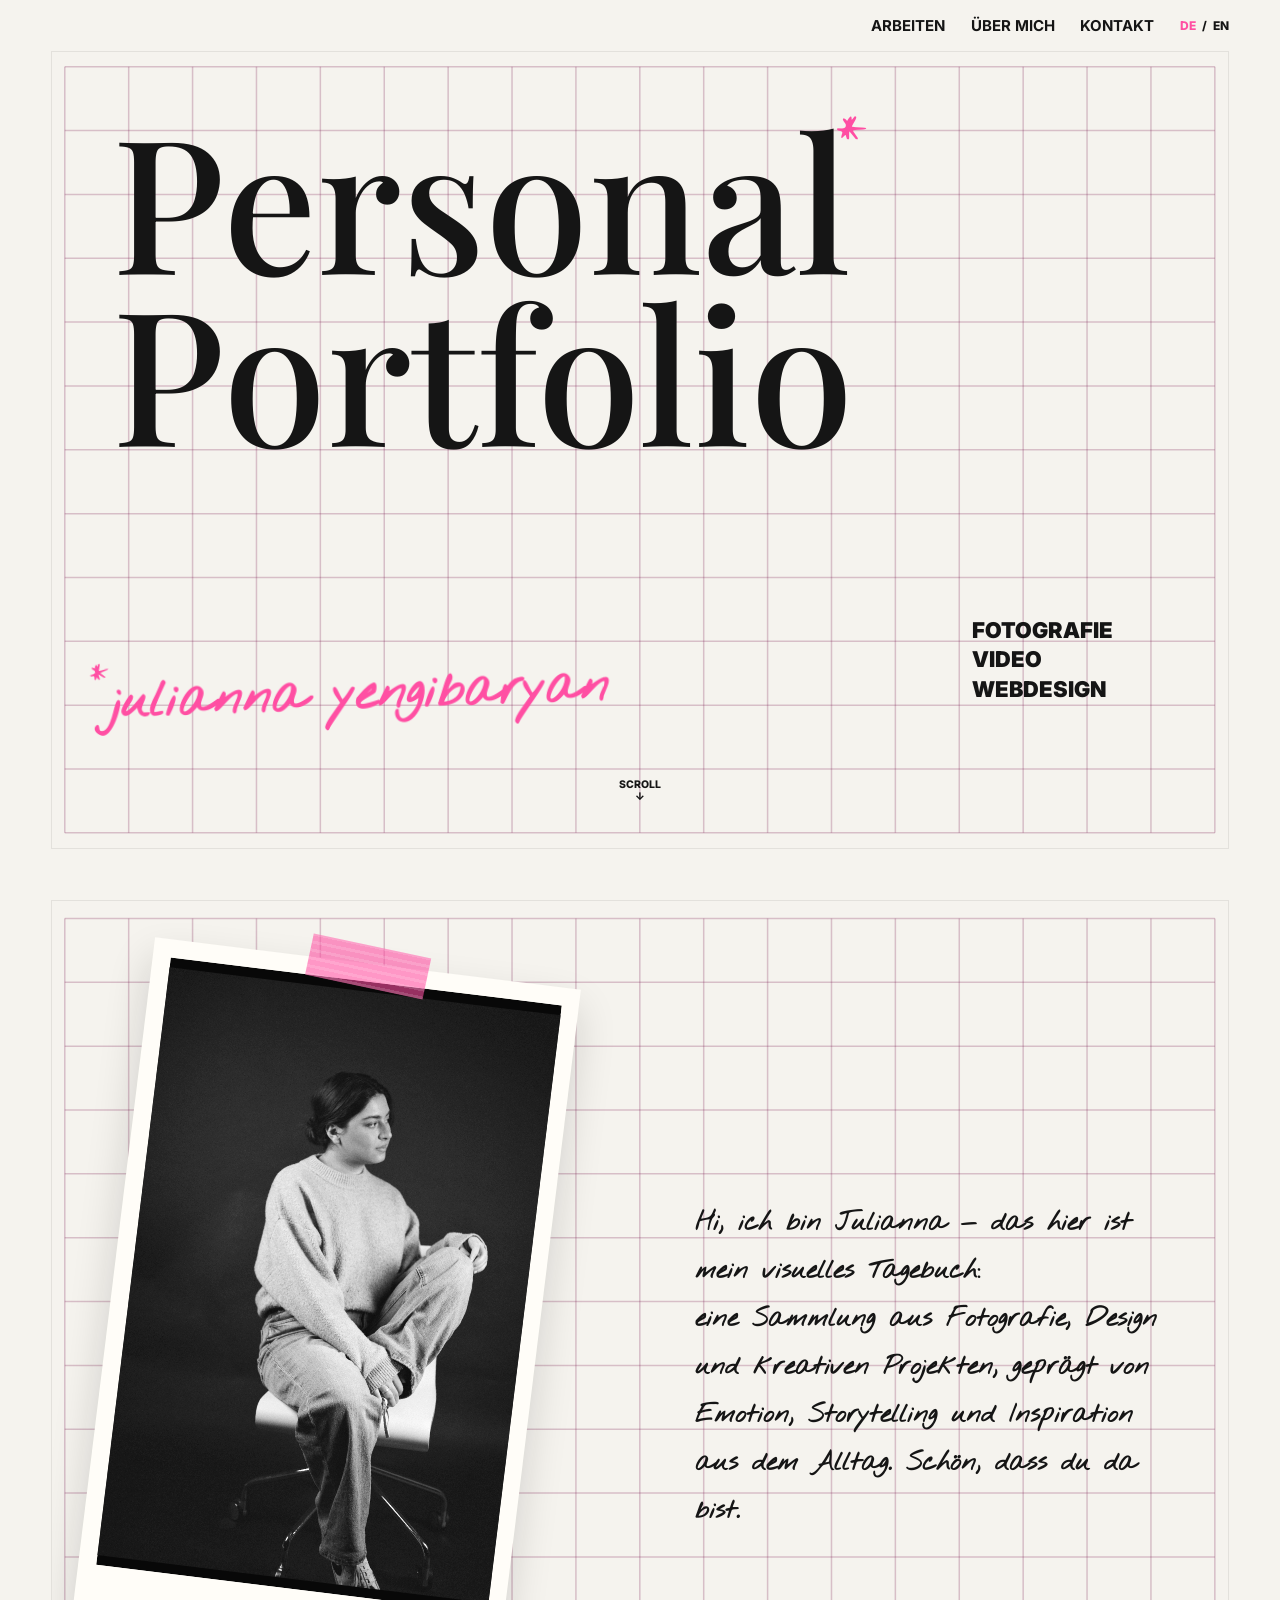
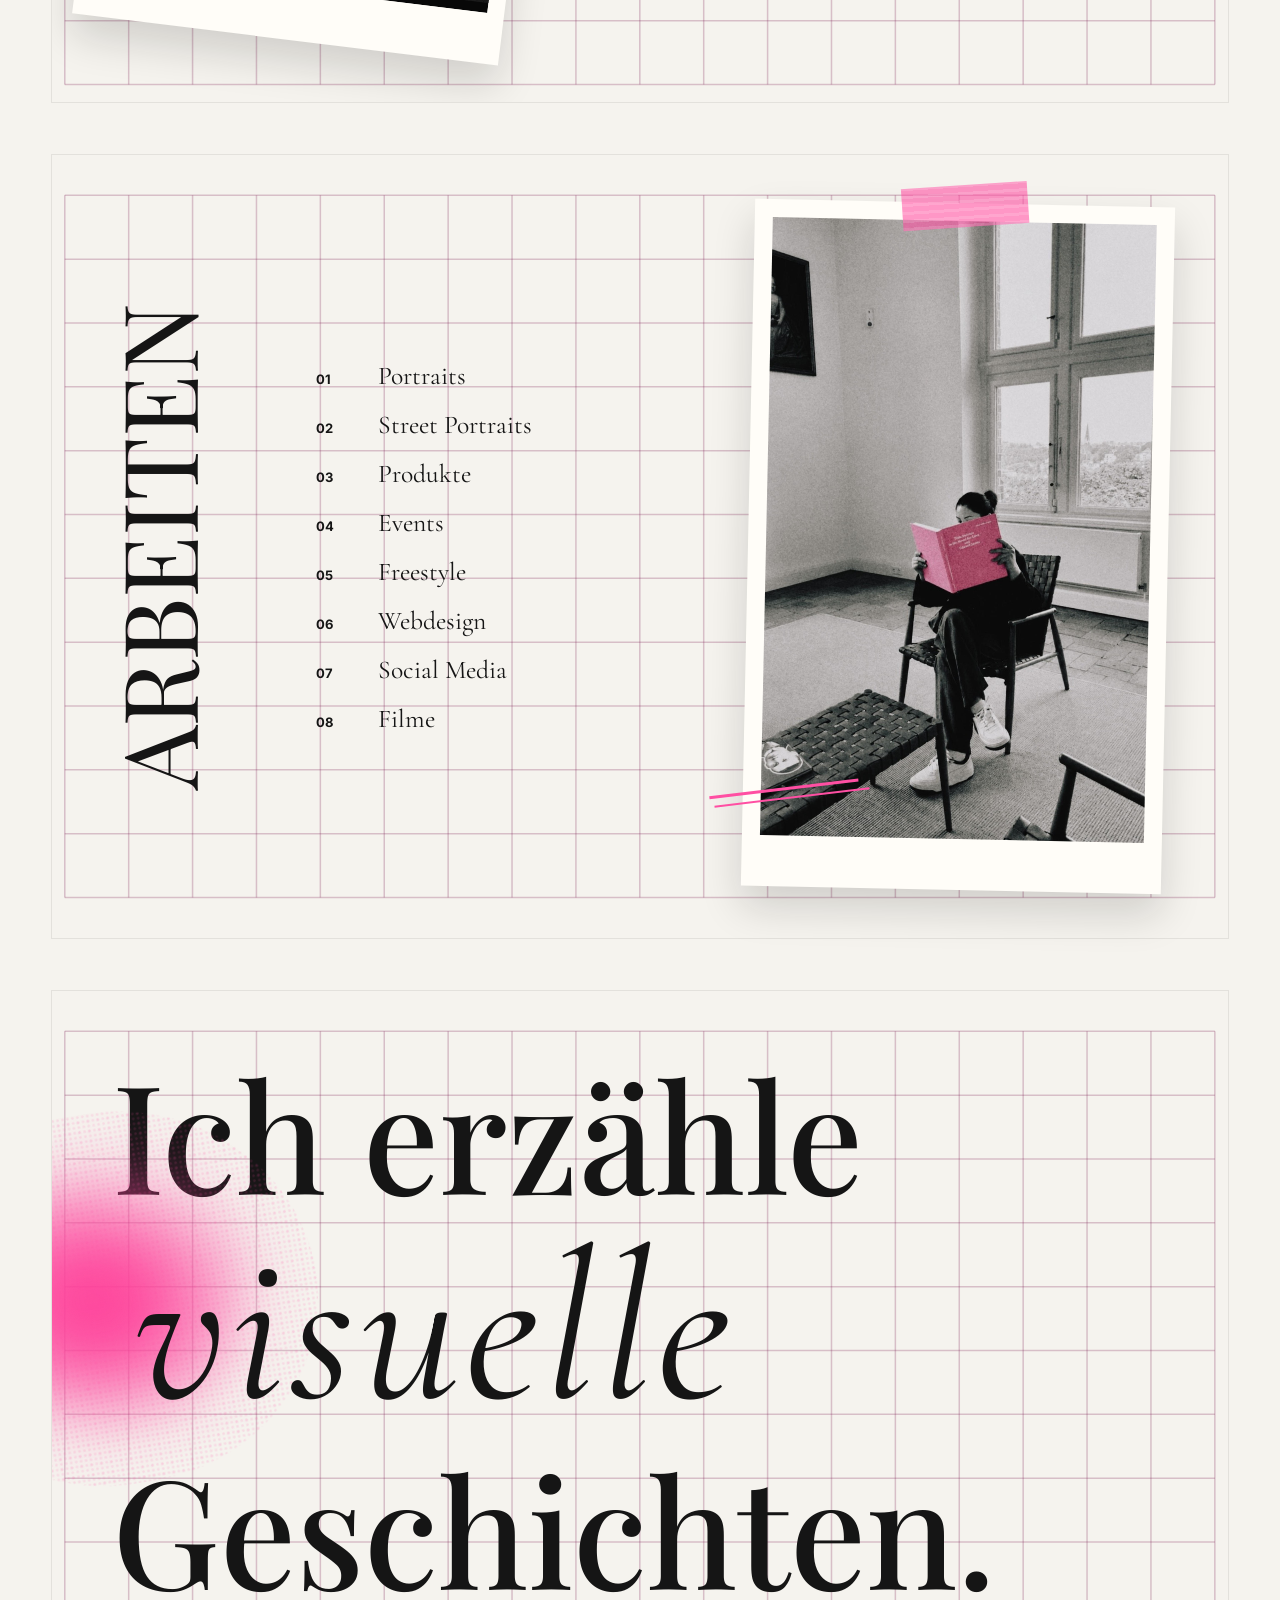
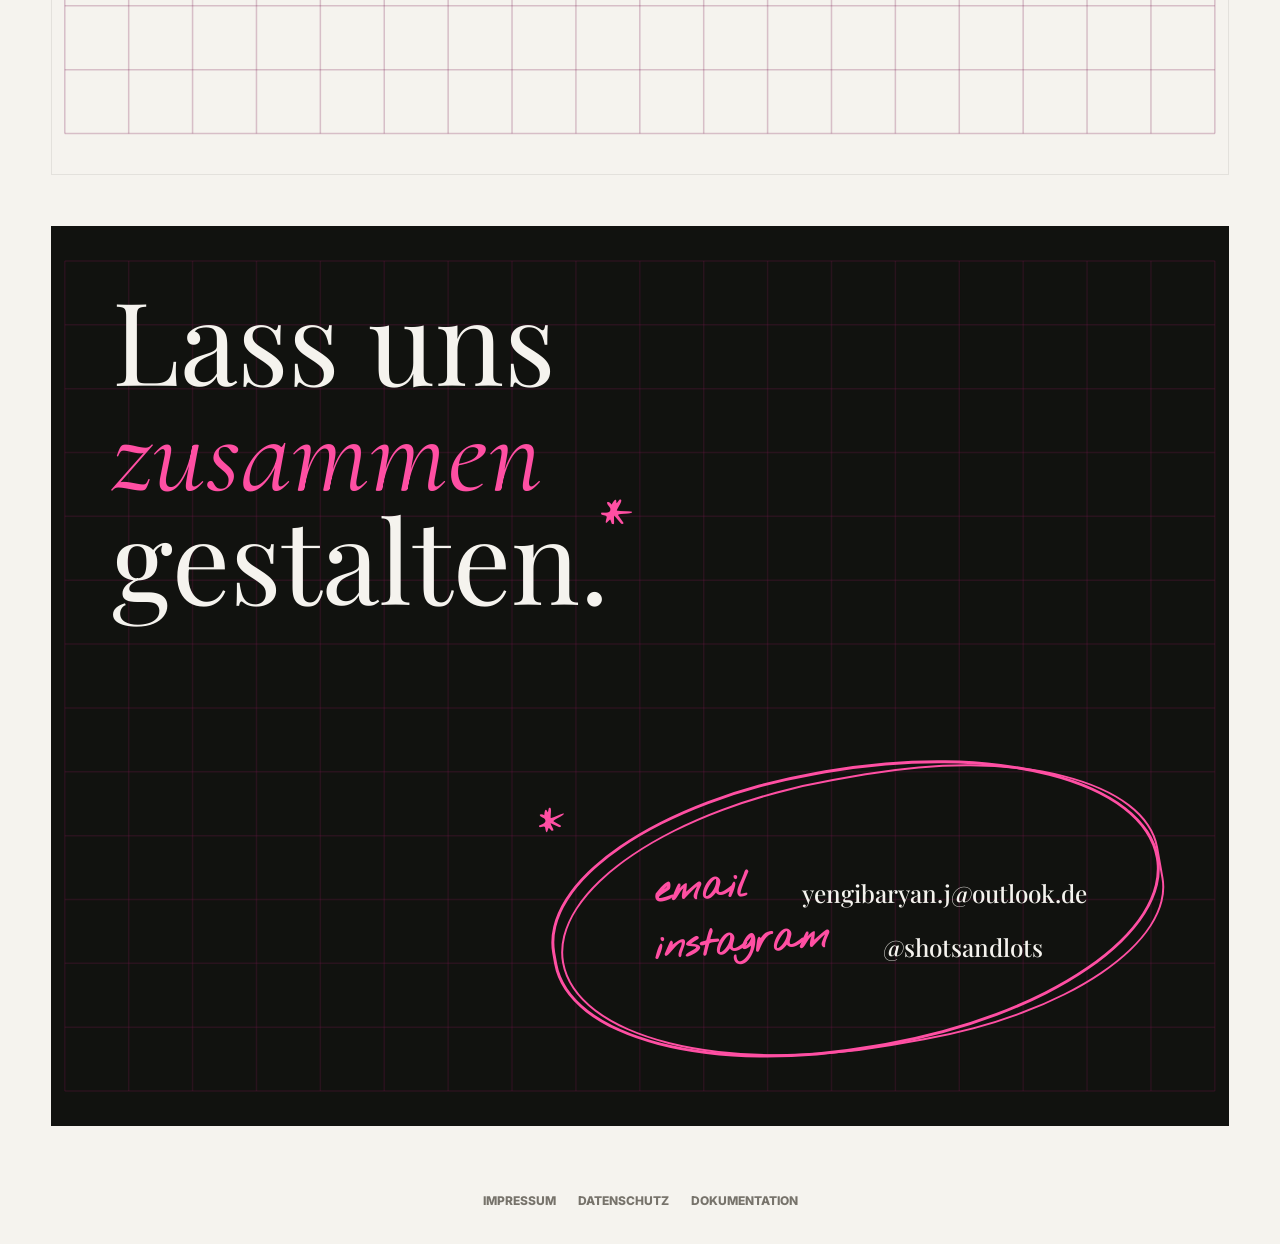
==== commit 4b784646: "doku enfernt" ====
--- a/index.html
+++ b/index.html
@@ -9,7 +9,7 @@
       content="Creative Portfolio for Photography, Film, Web & Visual Design"
     >
     <link rel="stylesheet" href="styles.css?v=20260706lighttext">
-    <link rel="stylesheet" href="layout-overrides.css?v=20260706lightboxnocircles">
+    <link rel="stylesheet" href="layout-overrides.css?v=20260706contactoval">
   </head>
   <body>
     <div class="grain" aria-hidden="true"></div>
@@ -59,7 +59,7 @@
         </figure>
         <div class="about-statement">
           <div class="about-name-slot" aria-hidden="true"></div>
-          <p data-i18n-html="about.text">Hi, ich bin Julianna — ich lebe in Deutschland und das hier ist mein visuelles Tagebuch:<br>eine Sammlung aus Fotografie, Design und kreativen Projekten, geprägt von Emotion, Storytelling und Inspiration aus dem Alltag. Schön, dass du da bist.</p>
+          <p data-i18n-html="about.text">Hi, ich bin Julianna — das hier ist mein visuelles Tagebuch:<br>eine Sammlung aus Fotografie, Design und kreativen Projekten, geprägt von Emotion, Storytelling und Inspiration aus dem Alltag. Schön, dass du da bist.</p>
         </div>
       </section>
 
@@ -106,6 +106,7 @@
     <footer class="legal-footer home-legal-footer">
       <a href="impressum.html">Impressum</a>
       <a href="datenschutz.html">Datenschutz</a>
+      <a href="dokumentation.html">Dokumentation</a>
     </footer>
 
     <script>
@@ -114,7 +115,7 @@
           nav: { index: "Index", works: "Arbeiten", about: "Über mich", contact: "Kontakt" },
           hero: { fields: "Fotografie<br>Video<br>Webdesign" },
           about: {
-            text: "Hi, ich bin Julianna — ich lebe in Deutschland und das hier ist mein visuelles Tagebuch:<br>eine Sammlung aus Fotografie, Design und kreativen Projekten, geprägt von Emotion, Storytelling und Inspiration aus dem Alltag. Schön, dass du da bist."
+            text: "Hi, ich bin Julianna — das hier ist mein visuelles Tagebuch:<br>eine Sammlung aus Fotografie, Design und kreativen Projekten, geprägt von Emotion, Storytelling und Inspiration aus dem Alltag. Schön, dass du da bist."
           },
           works: { title: "Arbeiten", product: "Produkte" },
           ink: { title: "Ich erzähle<br><span>visuelle</span><br>Geschichten." },
@@ -124,7 +125,7 @@
           nav: { index: "Index", works: "Works", about: "About", contact: "Contact" },
           hero: { fields: "Photography<br>Video<br>Web Design" },
           about: {
-            text: "Hi, I'm Julianna — based in Germany, this is my visual diary:<br>a collection of photography, design and creative projects shaped by emotion, storytelling and everyday inspiration. Enjoy your visit."
+            text: "Hi, I'm Julianna — this is my visual diary:<br>a collection of photography, design and creative projects shaped by emotion, storytelling and everyday inspiration. Enjoy your visit."
           },
           works: { title: "Works", product: "Products" },
           ink: { title: "I create<br><span>visual</span><br>stories." },
@@ -173,6 +174,7 @@
         const findBalancedGrid = (width, height) => {
           const targetCell = readCssPixelValue("--grid-bg-size", 64);
           const targetPad = readCssPixelValue("--grid-bg-safe", 12);
+          // Ganze Rasterfelder verhindern abgeschnittene Linien am Rand.
           const columns = Math.max(2, Math.floor((width - targetPad * 2) / targetCell));
           const rows = Math.max(2, Math.floor((height - targetPad * 2) / targetCell));
 
@@ -191,6 +193,7 @@
           const { columns, rows, cell, padX, padY } = findBalancedGrid(rect.width, rect.height);
           let grid = board.querySelector(":scope > .board-grid");
 
+          // Das SVG-Raster wird neu gezeichnet, wenn sich die Board-Größe ändert.
           if (!grid) {
             grid = document.createElementNS("http://www.w3.org/2000/svg", "svg");
             grid.classList.add("board-grid");
@@ -273,6 +276,7 @@
         const updateNavColor = () => {
           const rect = contactSection.getBoundingClientRect();
           const viewportMiddle = window.innerHeight * 0.35;
+          // Auf der dunklen Kontaktfläche braucht die Navigation eine helle Variante.
           const isDark = rect.top <= viewportMiddle && rect.bottom > 0;
           fixedNav.classList.toggle("on-dark", isDark);
           homeStartLogo?.classList.toggle("on-dark", isDark);
@@ -294,6 +298,7 @@
           const currentScrollY = window.scrollY;
           const isScrollingDown = currentScrollY > lastScrollY;
           const menuIsOpen = fixedNav?.classList.contains("menu-open");
+          // Beim Runterscrollen bleibt mehr Platz für den Inhalt.
           homeChrome.classList.toggle("nav-hidden", !menuIsOpen && isScrollingDown && currentScrollY > 90);
           lastScrollY = currentScrollY;
           tickingNav = false;
@@ -318,6 +323,7 @@
             return;
           }
 
+          // Erst messen, dann animieren. Sonst springt der Name beim Start.
           document.body.classList.remove("name-flight-ready");
           flyingName.style.removeProperty("--name-start-left");
           flyingName.style.removeProperty("--name-start-top");
@@ -342,6 +348,7 @@
           if (!start || mobileNameQuery.matches) return;
           const target = aboutNameSlot.getBoundingClientRect();
           const aboutTop = aboutSection.offsetTop;
+          // Der Name bewegt sich nur im Bereich kurz vor der About-Sektion.
           const aboutTravelStart = Math.max(1, aboutTop - window.innerHeight * 0.92);
           const aboutTravelEnd = Math.max(aboutTravelStart + 1, aboutTop - window.innerHeight * 0.2);
           const rawProgress = (window.scrollY - aboutTravelStart) / (aboutTravelEnd - aboutTravelStart);
--- a/layout-overrides.css
+++ b/layout-overrides.css
@@ -1563,6 +1563,146 @@
   line-height: 1.55 !important;
 }
 
+/* Documentation page */
+body.documentation-page {
+  --grid-line: rgba(119, 22, 78, 0.1);
+  --grid-magenta: rgba(104, 20, 72, 0.08);
+}
+
+body.documentation-page .documentation-content {
+  display: block !important;
+  padding-right: max(calc(var(--grid-size) * 1.2), 24px) !important;
+  padding-left: max(calc(var(--grid-size) * 1.2), 24px) !important;
+}
+
+body.documentation-page .documentation-content h1 {
+  max-width: 1080px !important;
+  margin-bottom: calc(var(--grid-size) * 1.2) !important;
+  font-size: clamp(48px, 8vw, 118px) !important;
+  line-height: 0.9 !important;
+}
+
+body.documentation-page .documentation-content .collection-hand {
+  color: var(--pink) !important;
+  font-family: var(--hand) !important;
+  font-size: clamp(18px, 2vw, 30px) !important;
+  font-weight: 700 !important;
+  line-height: 1 !important;
+}
+
+body.documentation-page .documentation-content section {
+  max-width: min(100%, 1240px) !important;
+  margin: 0 0 calc(var(--grid-size) * 1.8) !important;
+  padding: 0 !important;
+}
+
+body.documentation-page .documentation-content h2 {
+  max-width: 880px !important;
+  margin: 0 0 calc(var(--grid-size) * 0.48) !important;
+  color: var(--pink) !important;
+  font-family: var(--hand) !important;
+  font-size: clamp(30px, 4vw, 58px) !important;
+  font-weight: 700 !important;
+  line-height: 1.05 !important;
+}
+
+body.documentation-page .documentation-content p {
+  max-width: 1120px !important;
+  margin: 0 0 1.25rem !important;
+  font-family: "Cormorant Garamond", "Playfair Display", Georgia, serif !important;
+  font-size: clamp(22px, 1.85vw, 31px) !important;
+  line-height: 1.42 !important;
+}
+
+body.documentation-page .documentation-intro p:first-child {
+  max-width: 1000px !important;
+  font-family: "Playfair Display", "Cormorant Garamond", Georgia, serif !important;
+  font-size: clamp(28px, 3.4vw, 52px) !important;
+  line-height: 1.08 !important;
+}
+
+.process-grid {
+  display: grid;
+  grid-template-columns: repeat(3, minmax(0, 1fr));
+  gap: clamp(18px, 2vw, 32px);
+  max-width: 1160px;
+  margin: calc(var(--grid-size) * 0.9) 0 calc(var(--grid-size) * 1.1);
+}
+
+.process-card {
+  min-width: 0;
+  margin: 0;
+}
+
+.process-card img,
+.process-placeholder {
+  display: grid;
+  width: 100%;
+  aspect-ratio: 4 / 3;
+  place-items: center;
+  overflow: hidden;
+  border-radius: 7px;
+  background:
+    linear-gradient(90deg, var(--grid-line) 1px, transparent 1px) 0 0 / 32px 32px,
+    linear-gradient(var(--grid-line) 1px, transparent 1px) 0 0 / 32px 32px,
+    var(--paper);
+}
+
+.process-card img {
+  height: auto;
+  object-fit: cover;
+}
+
+.process-placeholder span {
+  color: var(--pink);
+  font-family: var(--hand);
+  font-size: clamp(28px, 4vw, 54px);
+  font-weight: 700;
+  line-height: 0.95;
+  text-align: center;
+  transform: rotate(-4deg);
+}
+
+.process-card figcaption {
+  max-width: 320px;
+  margin-top: 10px;
+  font-size: 12px;
+  font-weight: 800;
+  line-height: 1.25;
+  text-transform: uppercase;
+}
+
+body.documentation-page code {
+  font-family: Inter, Helvetica, Arial, sans-serif;
+  font-size: 0.9em;
+  font-weight: 800;
+}
+
+@media (max-width: 680px) {
+  body.documentation-page .documentation-content {
+    padding-right: 14px !important;
+    padding-left: 14px !important;
+  }
+
+  body.documentation-page .documentation-content section {
+    margin-bottom: calc(var(--grid-size) * 1.2) !important;
+  }
+
+  body.documentation-page .documentation-content p {
+    font-size: 16px !important;
+    line-height: 1.55 !important;
+  }
+
+  body.documentation-page .documentation-intro p:first-child {
+    font-size: clamp(25px, 8vw, 38px) !important;
+  }
+
+  .process-grid {
+    grid-template-columns: 1fr;
+    gap: 18px;
+  }
+}
+
 /* Final lightbox control centering. */
 .lightbox-nav,
 .lightbox .close-lightbox {
@@ -1622,3 +1762,271 @@
   background: transparent !important;
   outline: none !important;
 }
+
+/* Mobile collection pages: keep only the lined paper surface and widen project copy. */
+@media (max-width: 680px) {
+  body.collection-page {
+    background:
+      linear-gradient(90deg, var(--grid-line) 1px, transparent 1px) 0 0 / 48px 48px,
+      linear-gradient(var(--grid-line) 1px, transparent 1px) 0 0 / 48px 48px,
+      var(--paper) !important;
+    margin: 0 !important;
+    padding: 0 !important;
+    --grid-bg-size: 48px;
+    --grid-bg-safe: 0px;
+  }
+
+  body:has(.editorial-home),
+  .editorial-home,
+  body.legal-page {
+    margin: 0 !important;
+    padding: 0 !important;
+    background:
+      linear-gradient(90deg, var(--grid-line) 1px, transparent 1px) 0 0 / 48px 48px,
+      linear-gradient(var(--grid-line) 1px, transparent 1px) 0 0 / 48px 48px,
+      var(--paper) !important;
+  }
+
+  .editorial-home .board,
+  body.legal-page .legal-content {
+    margin: 0 !important;
+    border: 0 !important;
+    background:
+      linear-gradient(90deg, var(--grid-line) 1px, transparent 1px) 0 0 / 48px 48px,
+      linear-gradient(var(--grid-line) 1px, transparent 1px) 0 0 / 48px 48px,
+      var(--paper) !important;
+  }
+
+  body.collection-page .site-header {
+    background: transparent !important;
+  }
+
+  body.collection-page #collection-root {
+    width: 100% !important;
+    max-width: none !important;
+    min-height: 100svh !important;
+    margin-top: 0 !important;
+    margin-right: 0 !important;
+    margin-bottom: 0 !important;
+    margin-left: 0 !important;
+    border: 0 !important;
+    background:
+      linear-gradient(90deg, var(--grid-line) 1px, transparent 1px) 0 0 / 48px 48px,
+      linear-gradient(var(--grid-line) 1px, transparent 1px) 0 0 / 48px 48px,
+      var(--paper) !important;
+  }
+
+  body.collection-page #collection-root > .board-grid,
+  .editorial-home .board > .board-grid,
+  body.legal-page .legal-content > .board-grid {
+    display: none !important;
+  }
+
+  body.collection-page .collection-switcher {
+    display: none !important;
+  }
+
+  body.collection-page .collection-project-menu {
+    display: block !important;
+  }
+
+  body.collection-page .collection-project-menu summary {
+    display: none !important;
+  }
+
+  body.collection-page .collection-project-links {
+    display: flex !important;
+    box-sizing: border-box !important;
+    width: 100% !important;
+    max-width: none !important;
+    justify-content: center !important;
+    gap: 14px 18px !important;
+    padding: 10px 14px calc(var(--grid-size) * 0.7) !important;
+  }
+
+  body.collection-page .collection-project-links a {
+    font-size: clamp(11px, 3.2vw, 13px) !important;
+    line-height: 1.1 !important;
+  }
+
+  body.collection-page .collection-groups {
+    box-sizing: border-box !important;
+    width: 100% !important;
+    max-width: none !important;
+    gap: calc(var(--grid-size) * 1.7) !important;
+    padding-top: 0 !important;
+  }
+
+  body.collection-page .collection-group {
+    box-sizing: border-box !important;
+    width: 100% !important;
+    max-width: none !important;
+  }
+
+  body.collection-page .collection-group-heading,
+  body[data-collection="produkt"] .collection-group-heading {
+    box-sizing: border-box !important;
+    width: 100% !important;
+    max-width: none !important;
+    padding-right: 8px !important;
+    padding-left: 8px !important;
+  }
+
+  body.collection-page .collection-group-heading p,
+  body[data-collection="produkt"] .collection-group-heading p {
+    box-sizing: border-box !important;
+    display: block !important;
+    width: calc(100vw - 16px) !important;
+    max-width: none !important;
+    margin-top: 12px !important;
+    margin-right: auto !important;
+    margin-left: auto !important;
+    padding-right: 0 !important;
+    padding-left: 0 !important;
+    font-size: clamp(13px, 3.7vw, 16px) !important;
+    line-height: 1.34 !important;
+    text-align: left !important;
+  }
+
+  body.collection-page .collection-gallery,
+  body[data-collection="produkt"] .collection-gallery {
+    box-sizing: border-box !important;
+    display: grid !important;
+    grid-template-columns: repeat(3, minmax(0, 1fr)) !important;
+    gap: 16px !important;
+    row-gap: 16px !important;
+    column-gap: 16px !important;
+    width: calc(100% - 16px) !important;
+    max-width: none !important;
+    margin-right: auto !important;
+    margin-left: auto !important;
+    padding: 0 !important;
+    column-count: auto !important;
+    column-gap: 16px !important;
+  }
+
+  body.collection-page .collection-item,
+  body[data-collection="produkt"] .collection-item {
+    display: block !important;
+    min-width: 0 !important;
+    width: 100% !important;
+    margin-right: 0 !important;
+    margin-left: 0 !important;
+    margin-bottom: 0 !important;
+    break-inside: auto !important;
+  }
+
+  body.collection-page .collection-image-button,
+  body[data-collection="produkt"] .collection-image-button {
+    min-width: 0 !important;
+    width: 100% !important;
+    height: 100% !important;
+  }
+
+  body.collection-page .collection-item img,
+  body.collection-page .collection-item video {
+    display: block !important;
+    min-width: 0 !important;
+    width: 100% !important;
+    height: 100% !important;
+    max-height: none !important;
+    aspect-ratio: 1 / 1 !important;
+    object-fit: cover !important;
+    border-radius: 7px !important;
+  }
+
+  body:is([data-collection="mockups"], [data-collection="social"], [data-collection="filme"]) .collection-gallery,
+  body.collection-page .collection-group-social-media .collection-gallery {
+    grid-template-columns: 1fr !important;
+    gap: 20px !important;
+    row-gap: 20px !important;
+    column-gap: 20px !important;
+    padding-right: 10px !important;
+    padding-left: 10px !important;
+  }
+
+  body:is([data-collection="mockups"], [data-collection="social"], [data-collection="filme"]) .collection-item {
+    width: 100% !important;
+  }
+
+  body:is([data-collection="mockups"], [data-collection="social"], [data-collection="filme"]) .collection-image-button,
+  body:is([data-collection="mockups"], [data-collection="social"], [data-collection="filme"]) .collection-video-button {
+    height: auto !important;
+  }
+
+  body:is([data-collection="mockups"], [data-collection="social"]) .collection-item img,
+  body:is([data-collection="mockups"], [data-collection="social"]) .collection-item video,
+  body[data-collection="filme"] .collection-video-button video {
+    height: auto !important;
+    max-height: none !important;
+    aspect-ratio: auto !important;
+    object-fit: contain !important;
+  }
+}
+
+/* Diese Regel liegt am Ende, damit die mobile Kontaktseite wirklich dunkel bleibt. */
+@media (max-width: 680px) {
+  .editorial-home .board-quote {
+    position: relative !important;
+    min-height: calc(100svh - var(--outer-frame) * 2) !important;
+    overflow: hidden !important;
+    color: var(--paper) !important;
+    background:
+      linear-gradient(90deg, rgba(255, 79, 163, 0.12) 1px, transparent 1px) 0 0 / var(--grid-size) var(--grid-size),
+      linear-gradient(rgba(255, 79, 163, 0.12) 1px, transparent 1px) 0 0 / var(--grid-size) var(--grid-size),
+      #11120f !important;
+  }
+
+  .editorial-home .board-quote h2 {
+    position: absolute !important;
+    top: clamp(52px, 14vw, 78px) !important;
+    right: auto !important;
+    left: clamp(18px, 6vw, 28px) !important;
+    z-index: 2 !important;
+    width: calc(100% - 40px) !important;
+    margin: 0 !important;
+    color: var(--paper) !important;
+    font-size: clamp(48px, 14vw, 68px) !important;
+    line-height: 0.94 !important;
+    transform: none !important;
+  }
+
+  .editorial-home .board-quote h2 em,
+  .editorial-home .board-quote .contact-star-word {
+    color: var(--pink) !important;
+  }
+
+  .editorial-home .contact-email-frame {
+    position: absolute !important;
+    right: auto !important;
+    bottom: clamp(112px, 25vw, 150px) !important;
+    left: 50% !important;
+    z-index: 3 !important;
+    width: min(76vw, 310px) !important;
+    max-width: none !important;
+    color: var(--paper) !important;
+    text-align: center !important;
+    transform: translateX(-50%) !important;
+  }
+
+  .editorial-home .contact-email-frame span {
+    color: var(--pink) !important;
+  }
+
+  .editorial-home .contact-email-frame a {
+    color: var(--paper) !important;
+    font-size: clamp(14px, 3.8vw, 17px) !important;
+    overflow-wrap: anywhere !important;
+  }
+
+  .editorial-home .quote-circle {
+    position: absolute !important;
+    right: auto !important;
+    bottom: clamp(84px, 20vw, 120px) !important;
+    left: 50% !important;
+    z-index: 1 !important;
+    width: min(92vw, 380px) !important;
+    height: clamp(150px, 39vw, 190px) !important;
+    transform: translateX(-50%) rotate(-9deg) !important;
+  }
+}
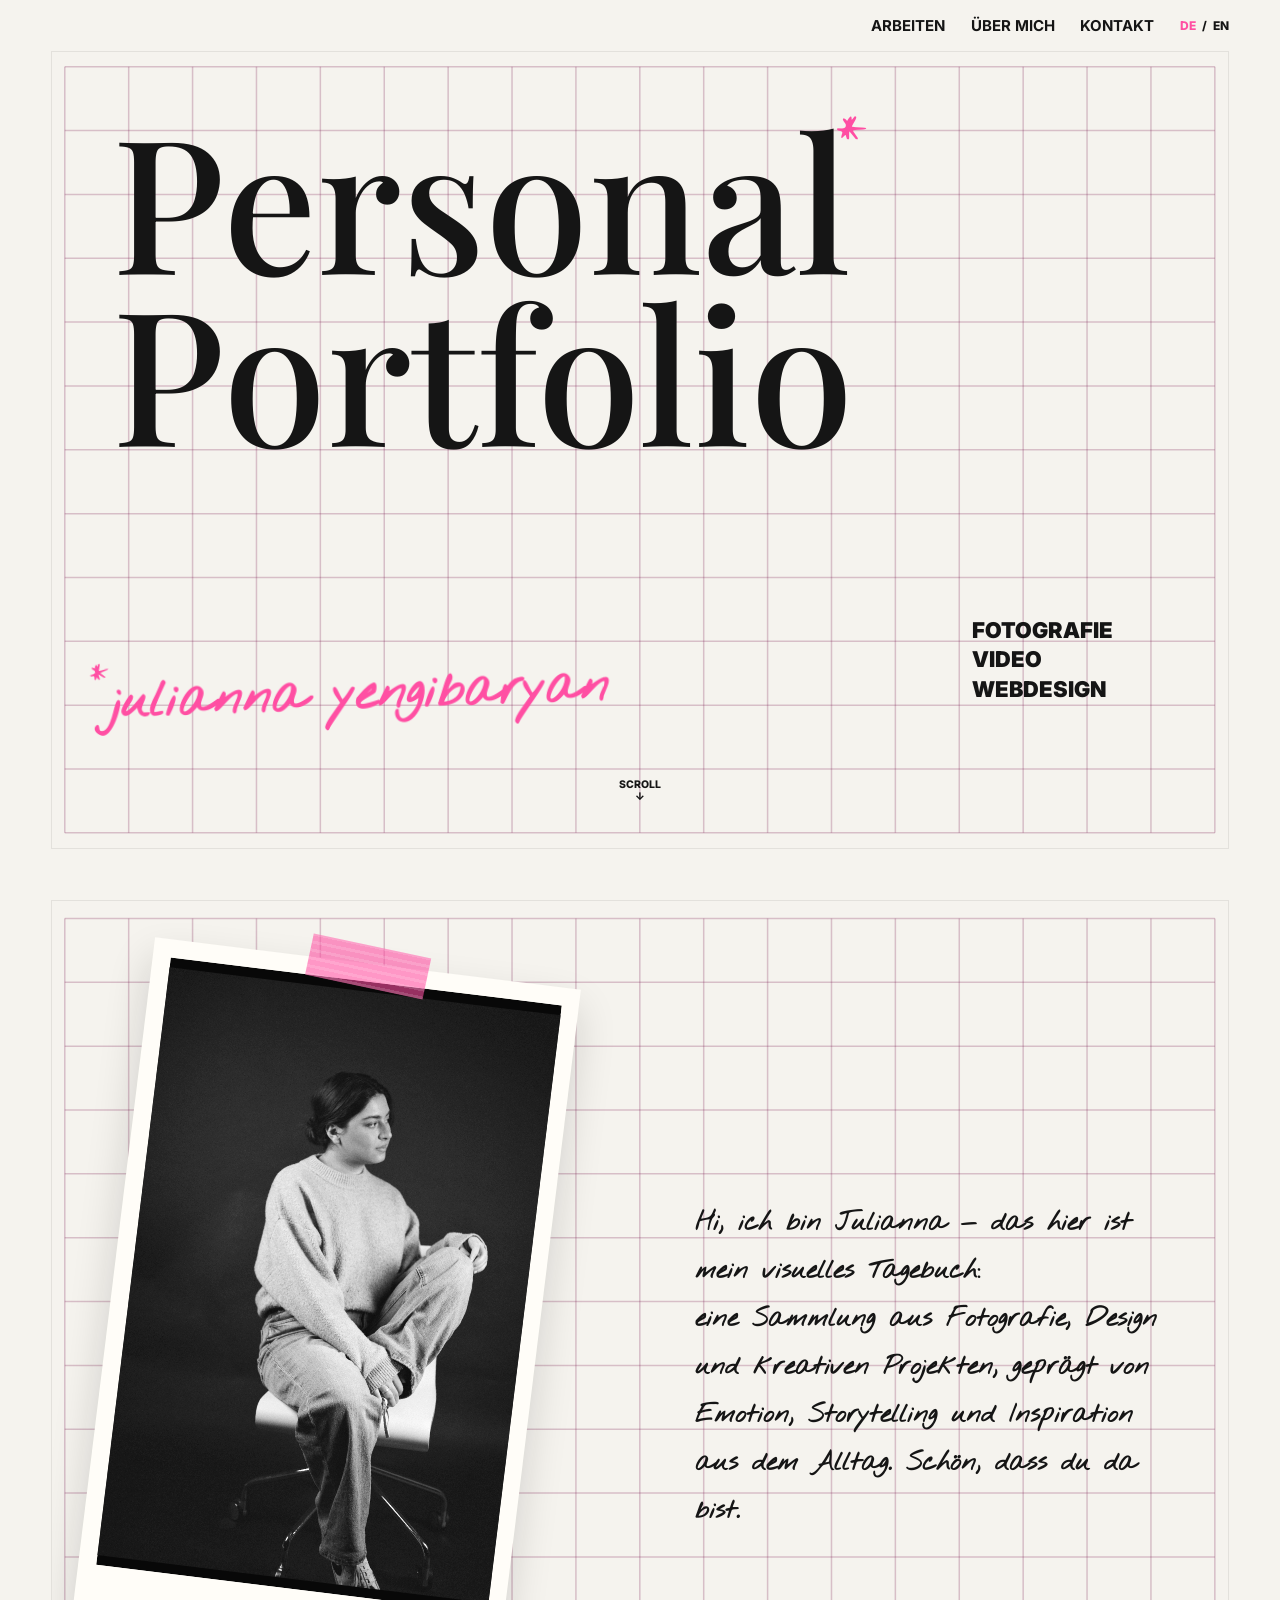
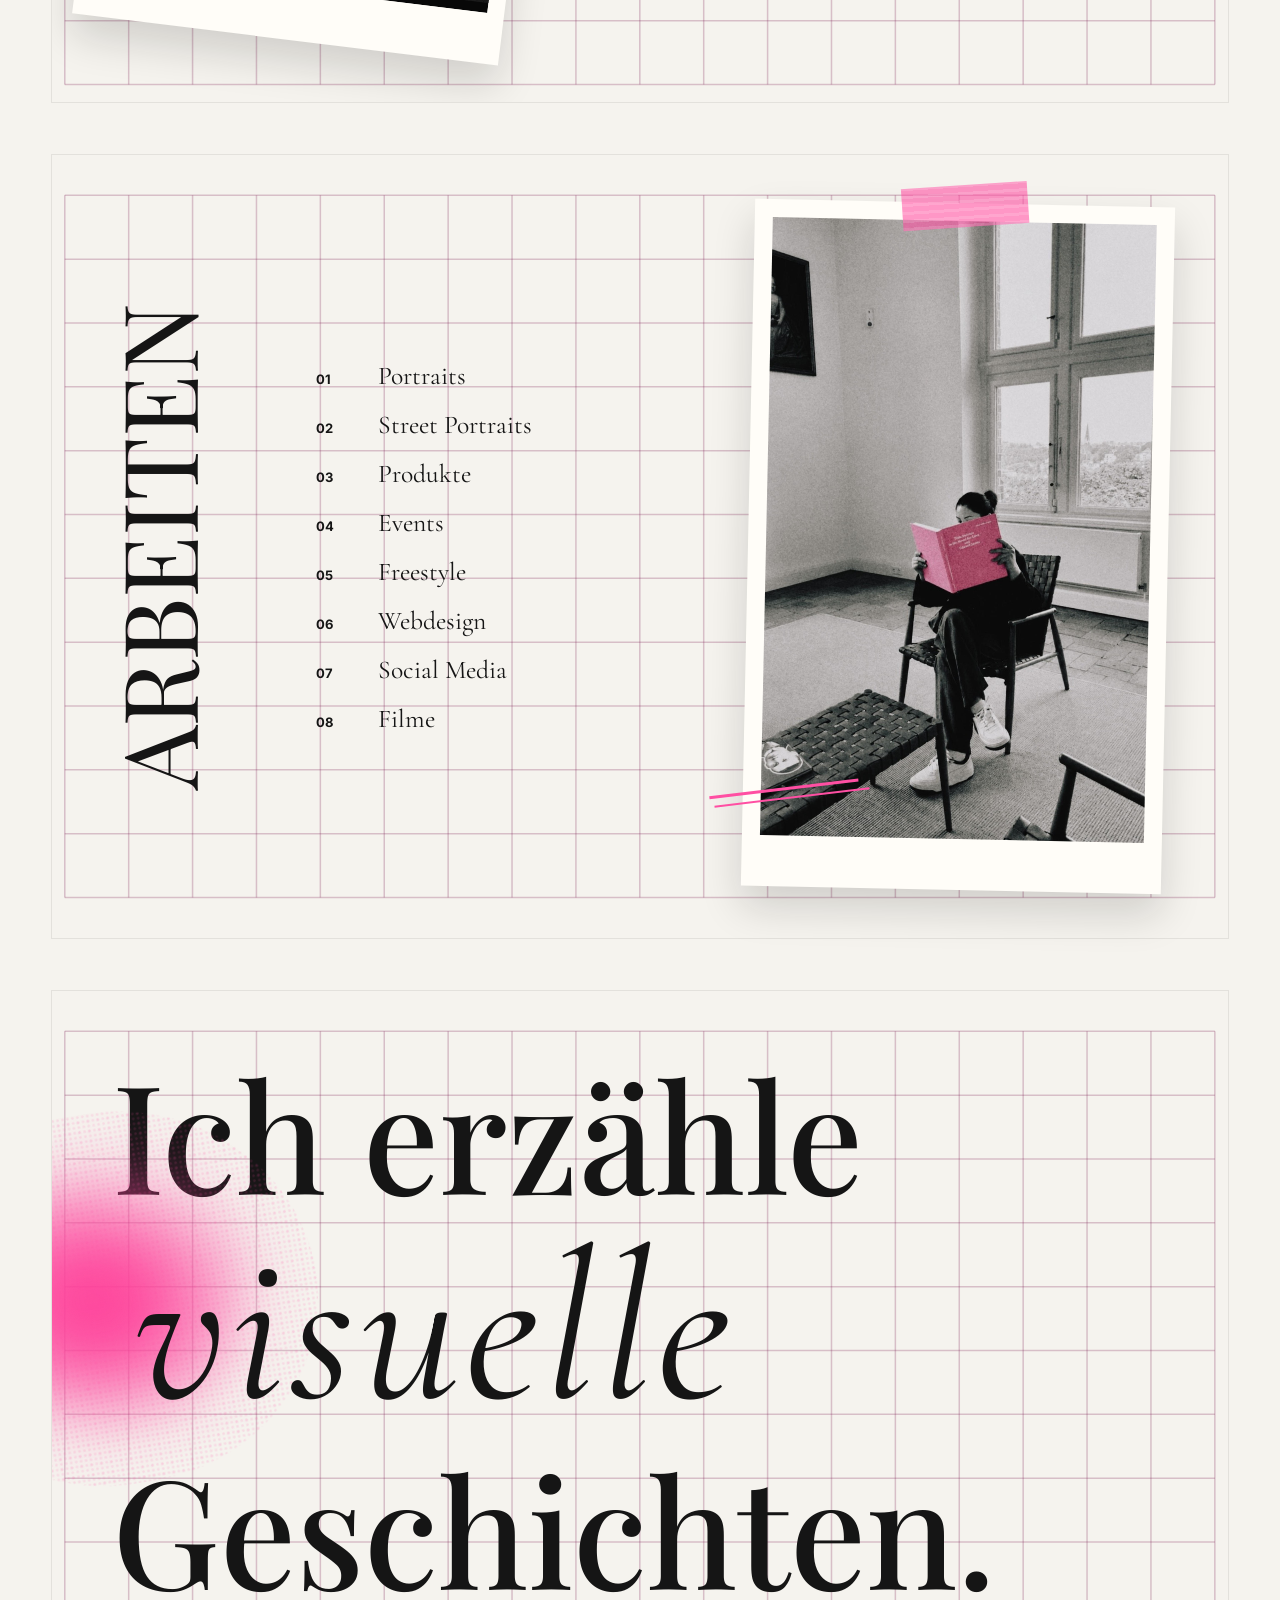
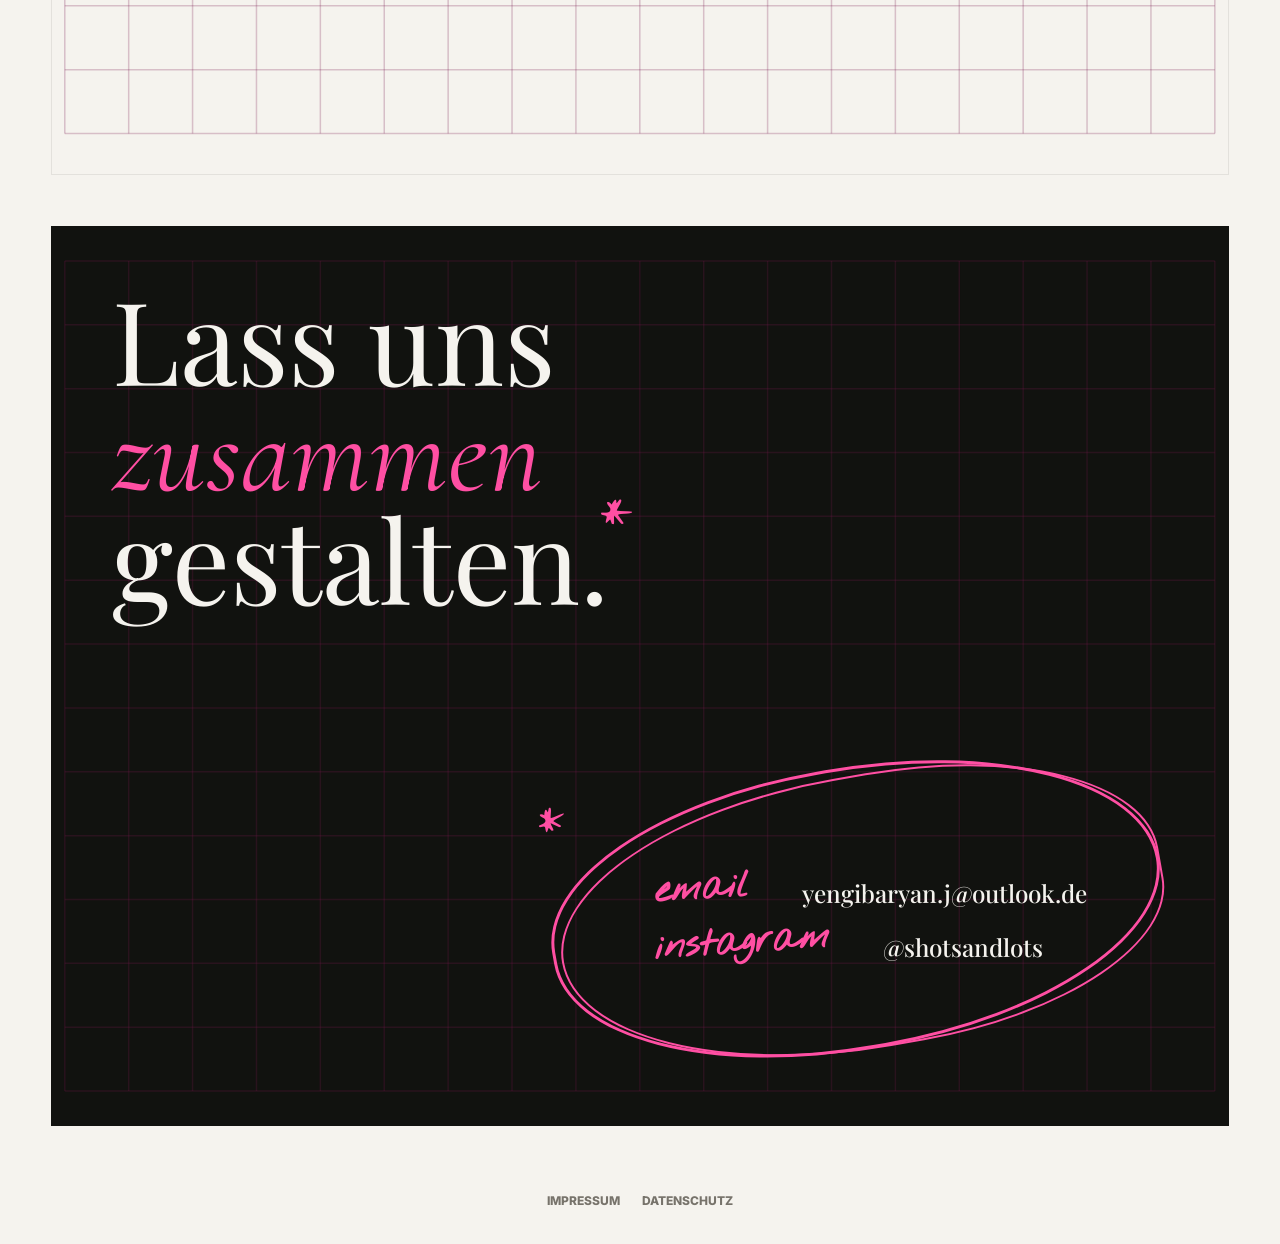
==== commit 84391a0d: "doku entfernt 2" ====
--- a/index.html
+++ b/index.html
@@ -106,7 +106,6 @@
     <footer class="legal-footer home-legal-footer">
       <a href="impressum.html">Impressum</a>
       <a href="datenschutz.html">Datenschutz</a>
-      <a href="dokumentation.html">Dokumentation</a>
     </footer>
 
     <script>
